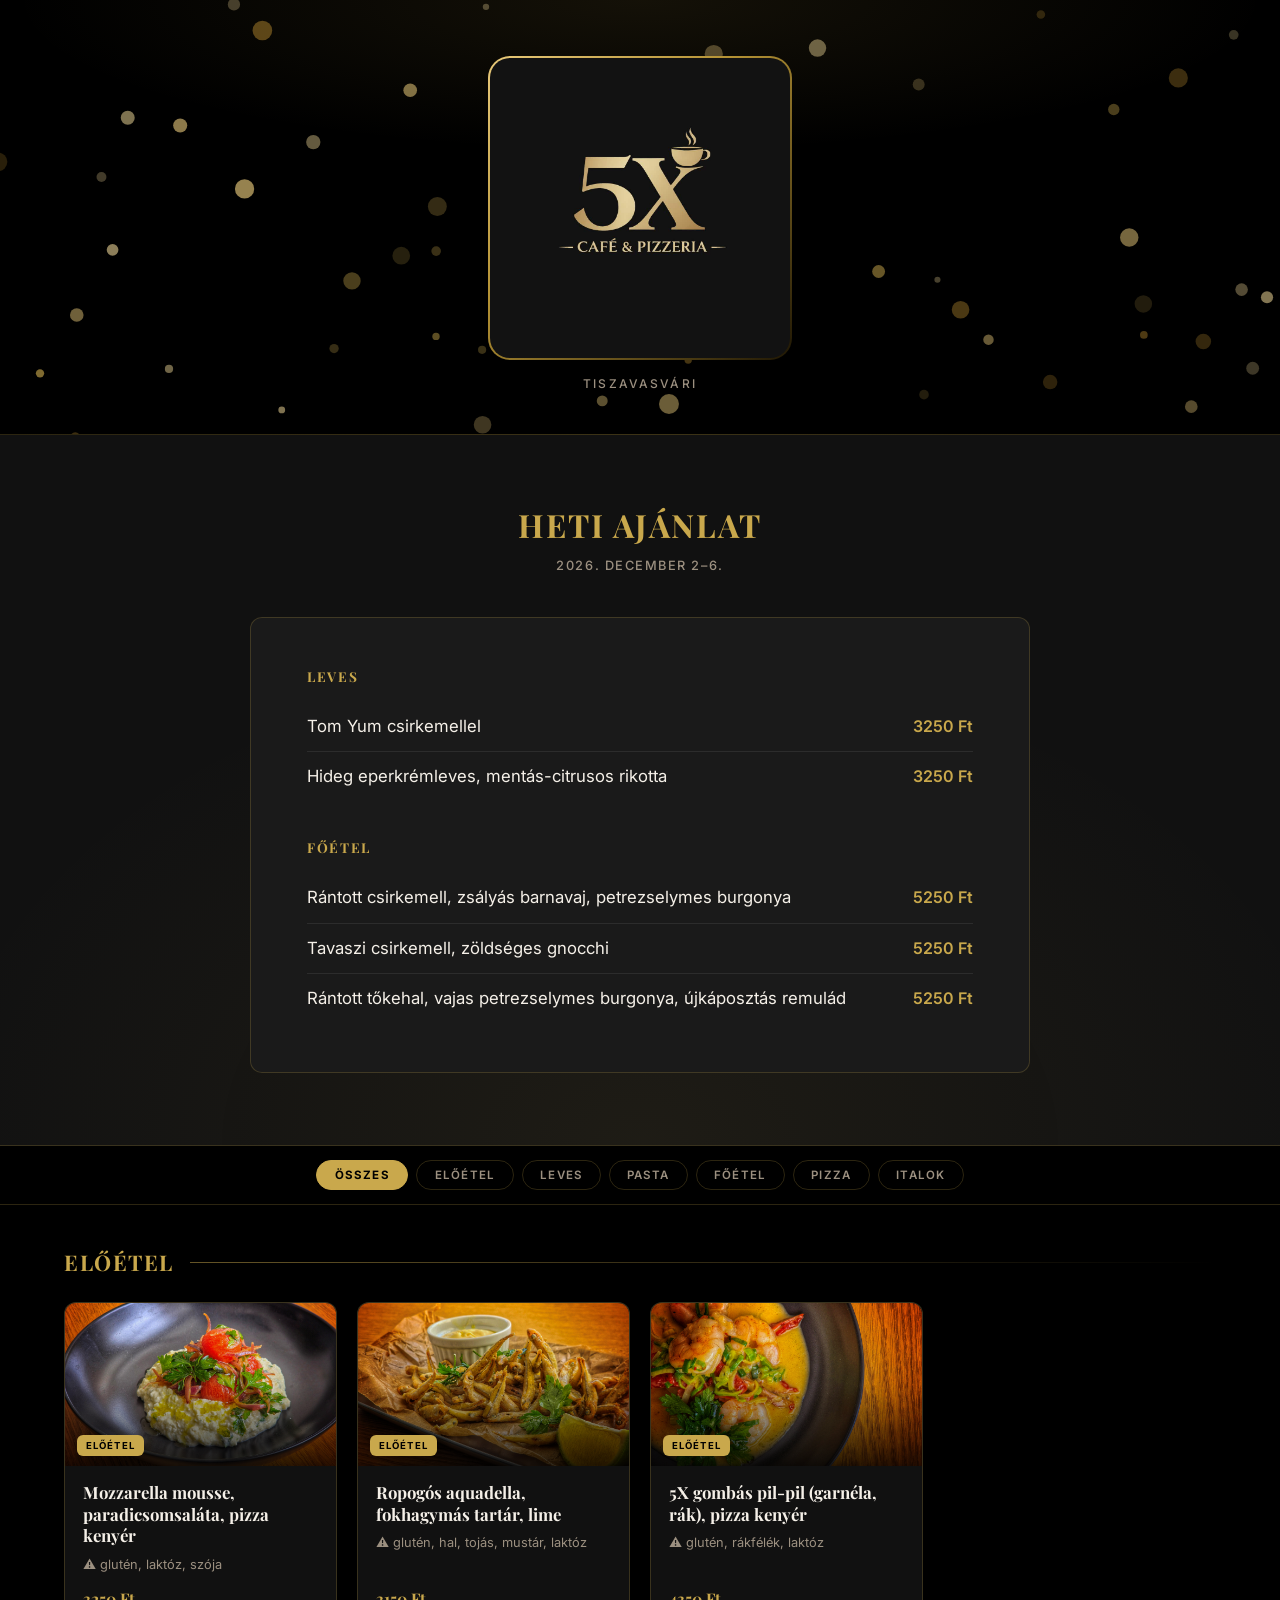
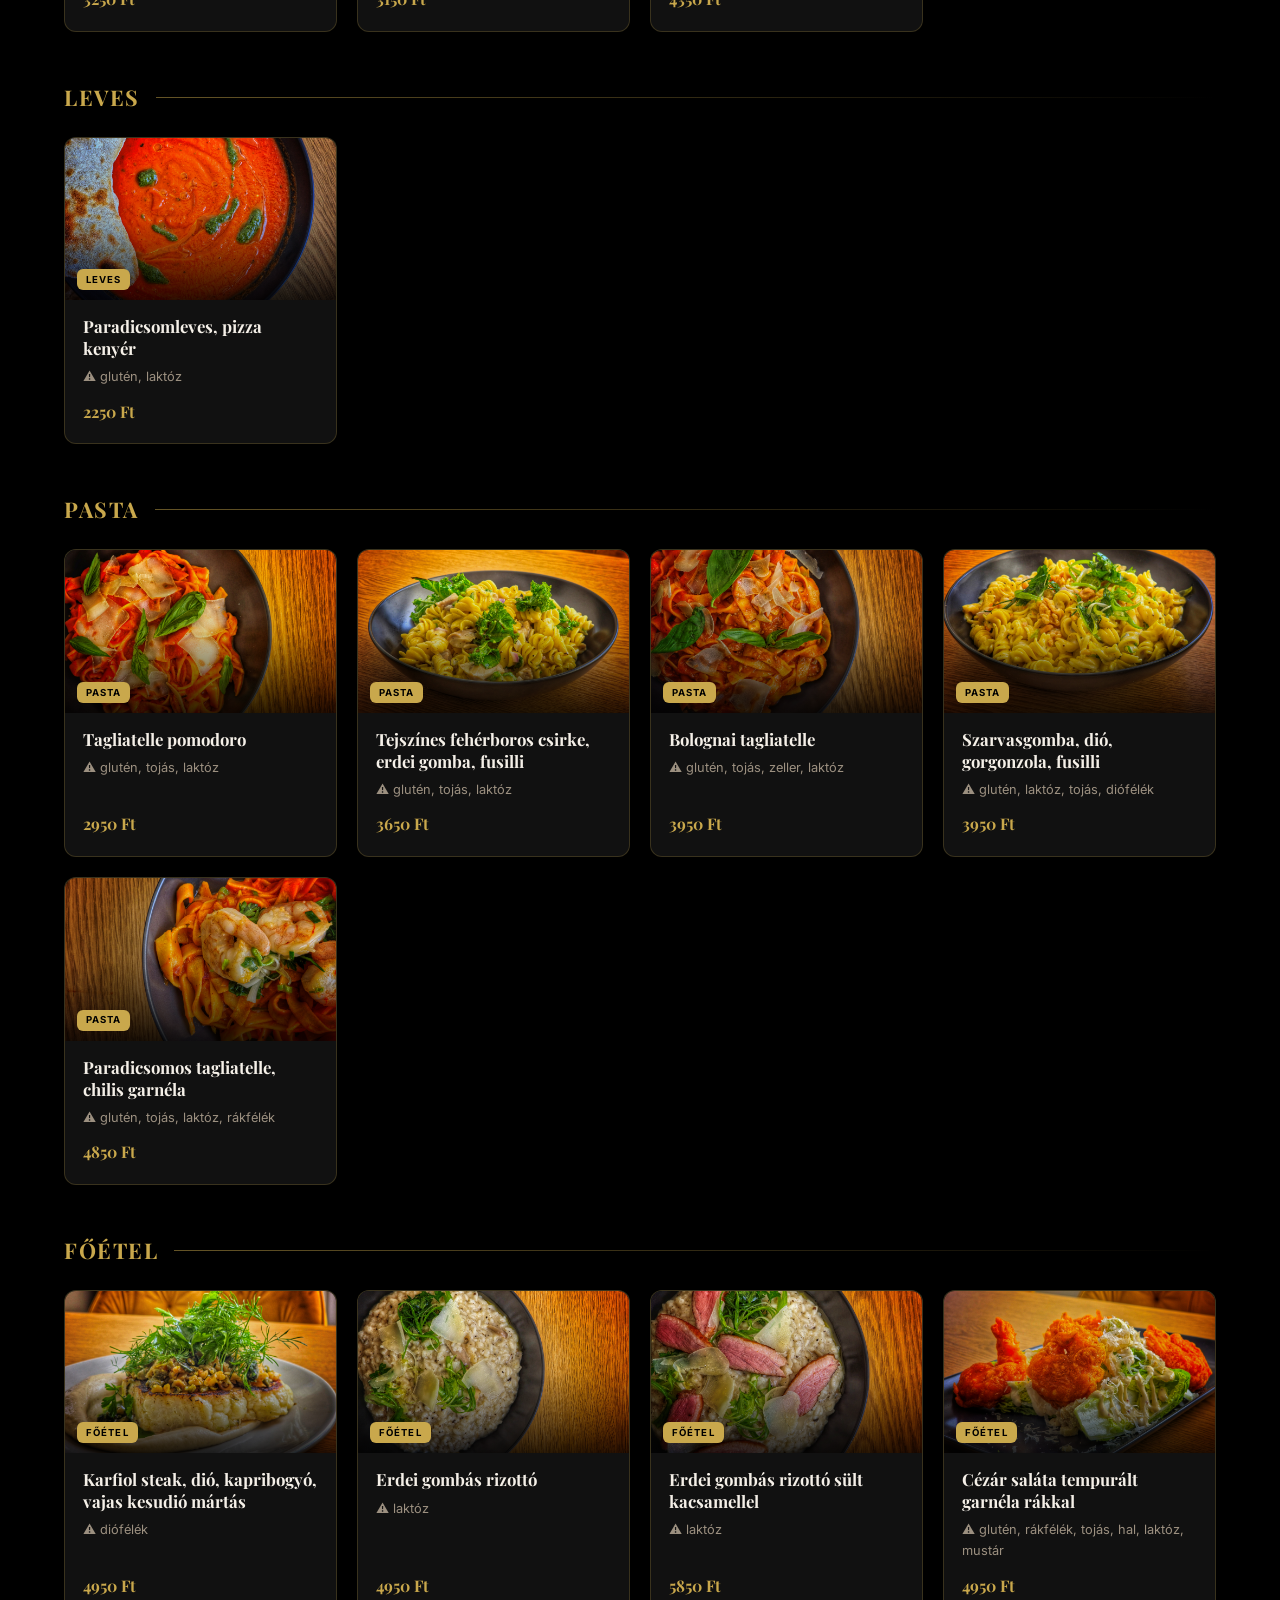
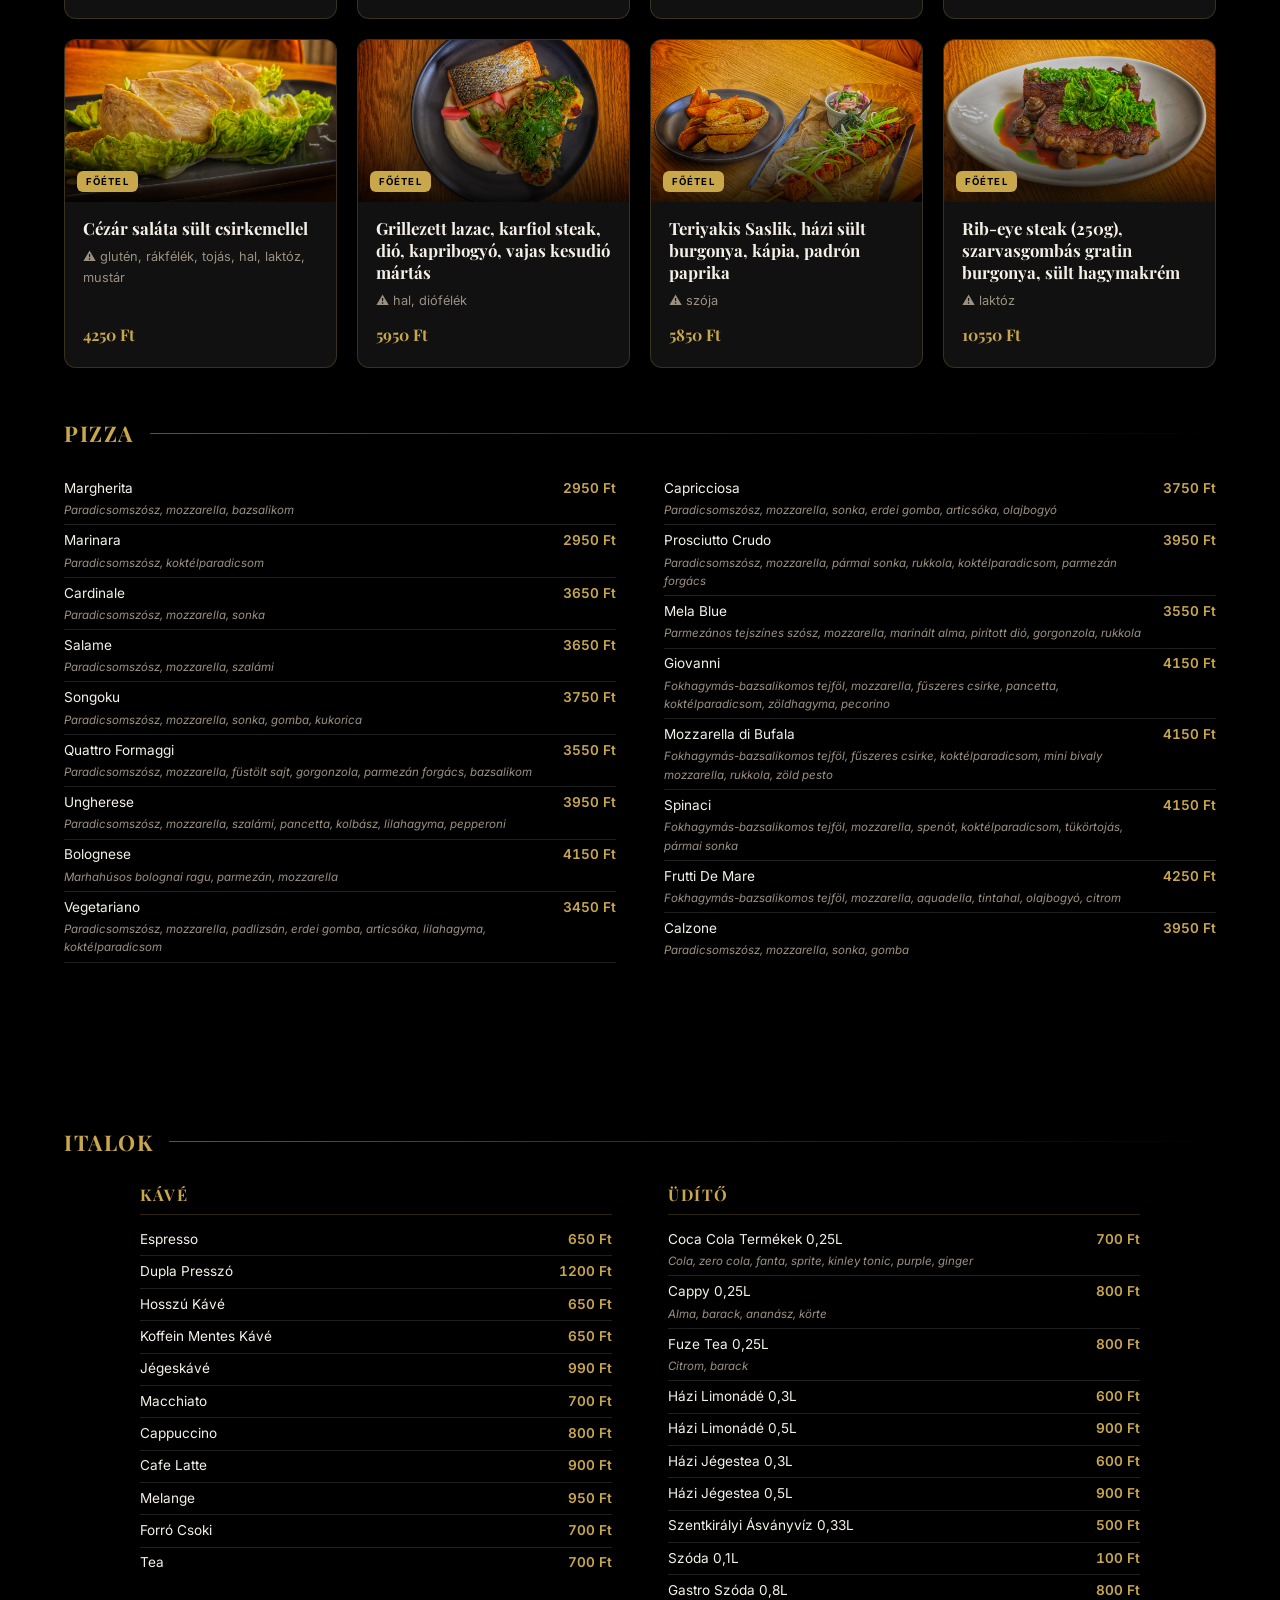
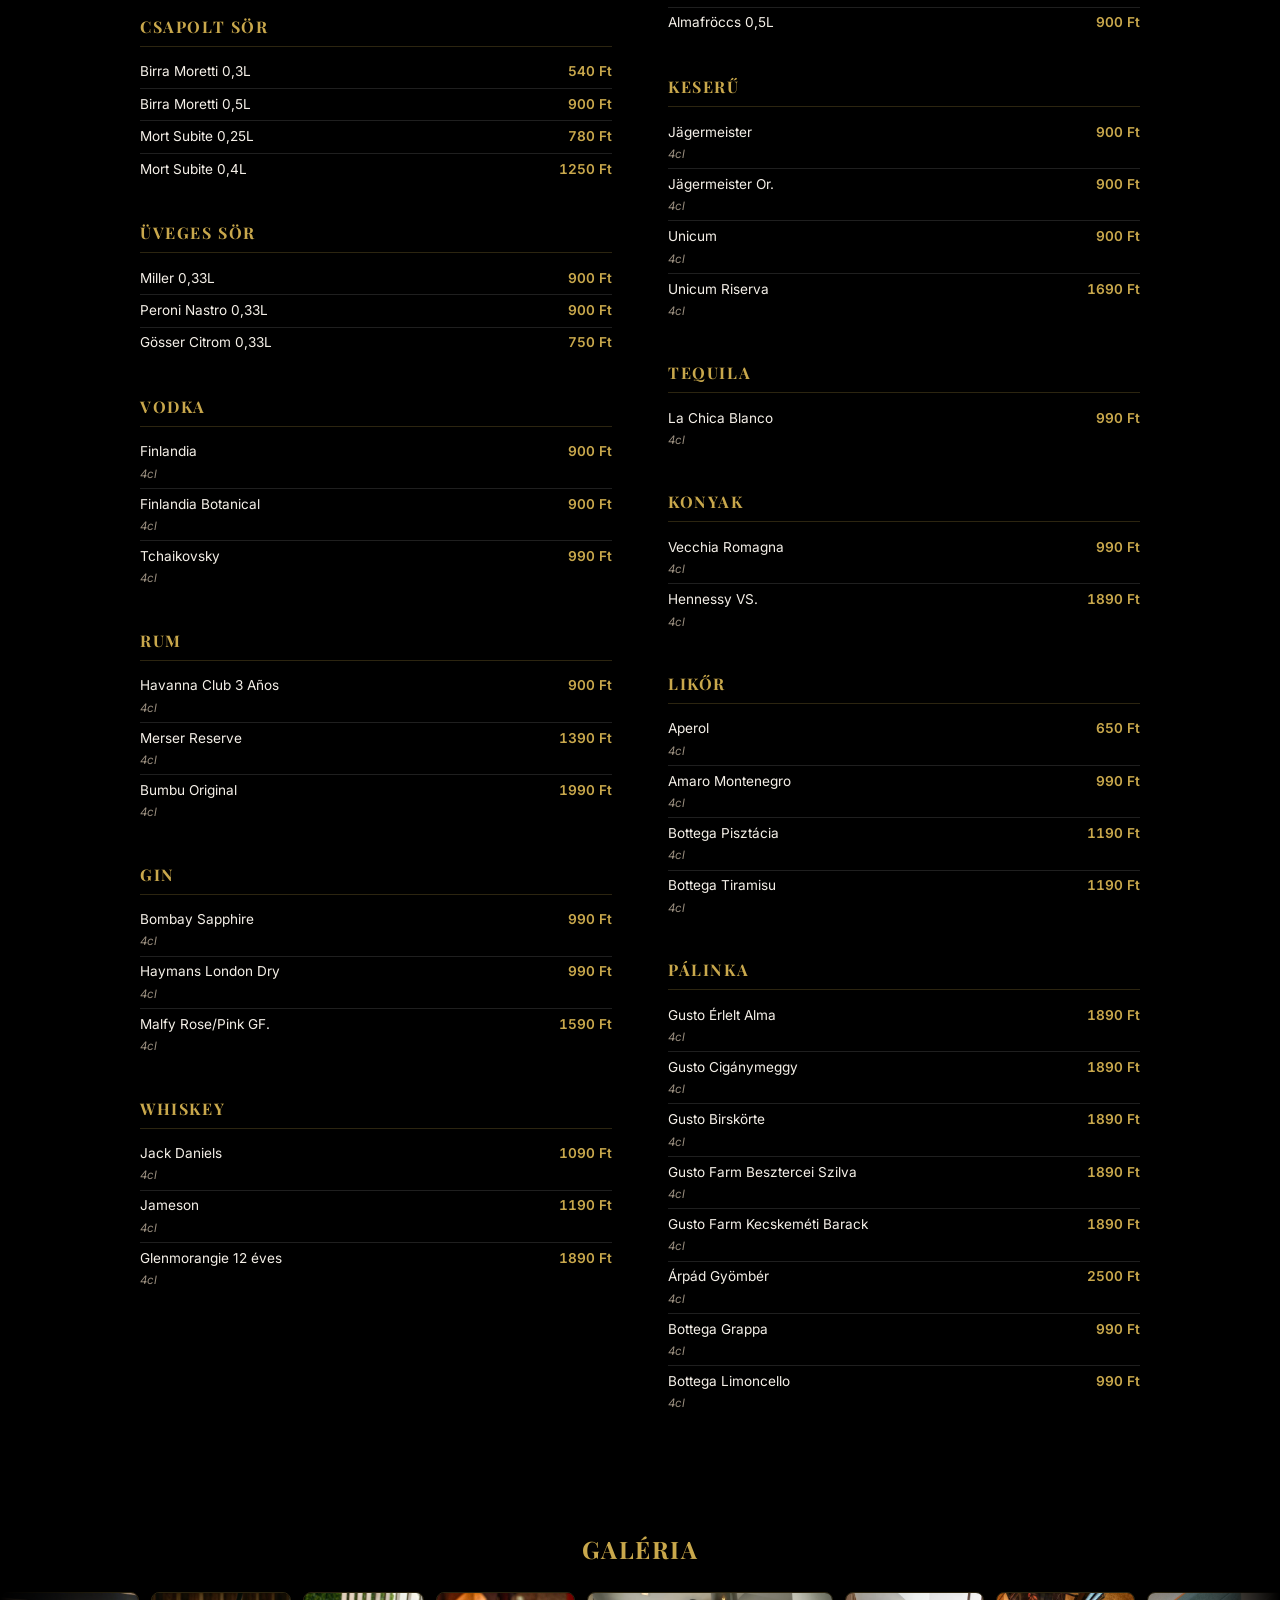
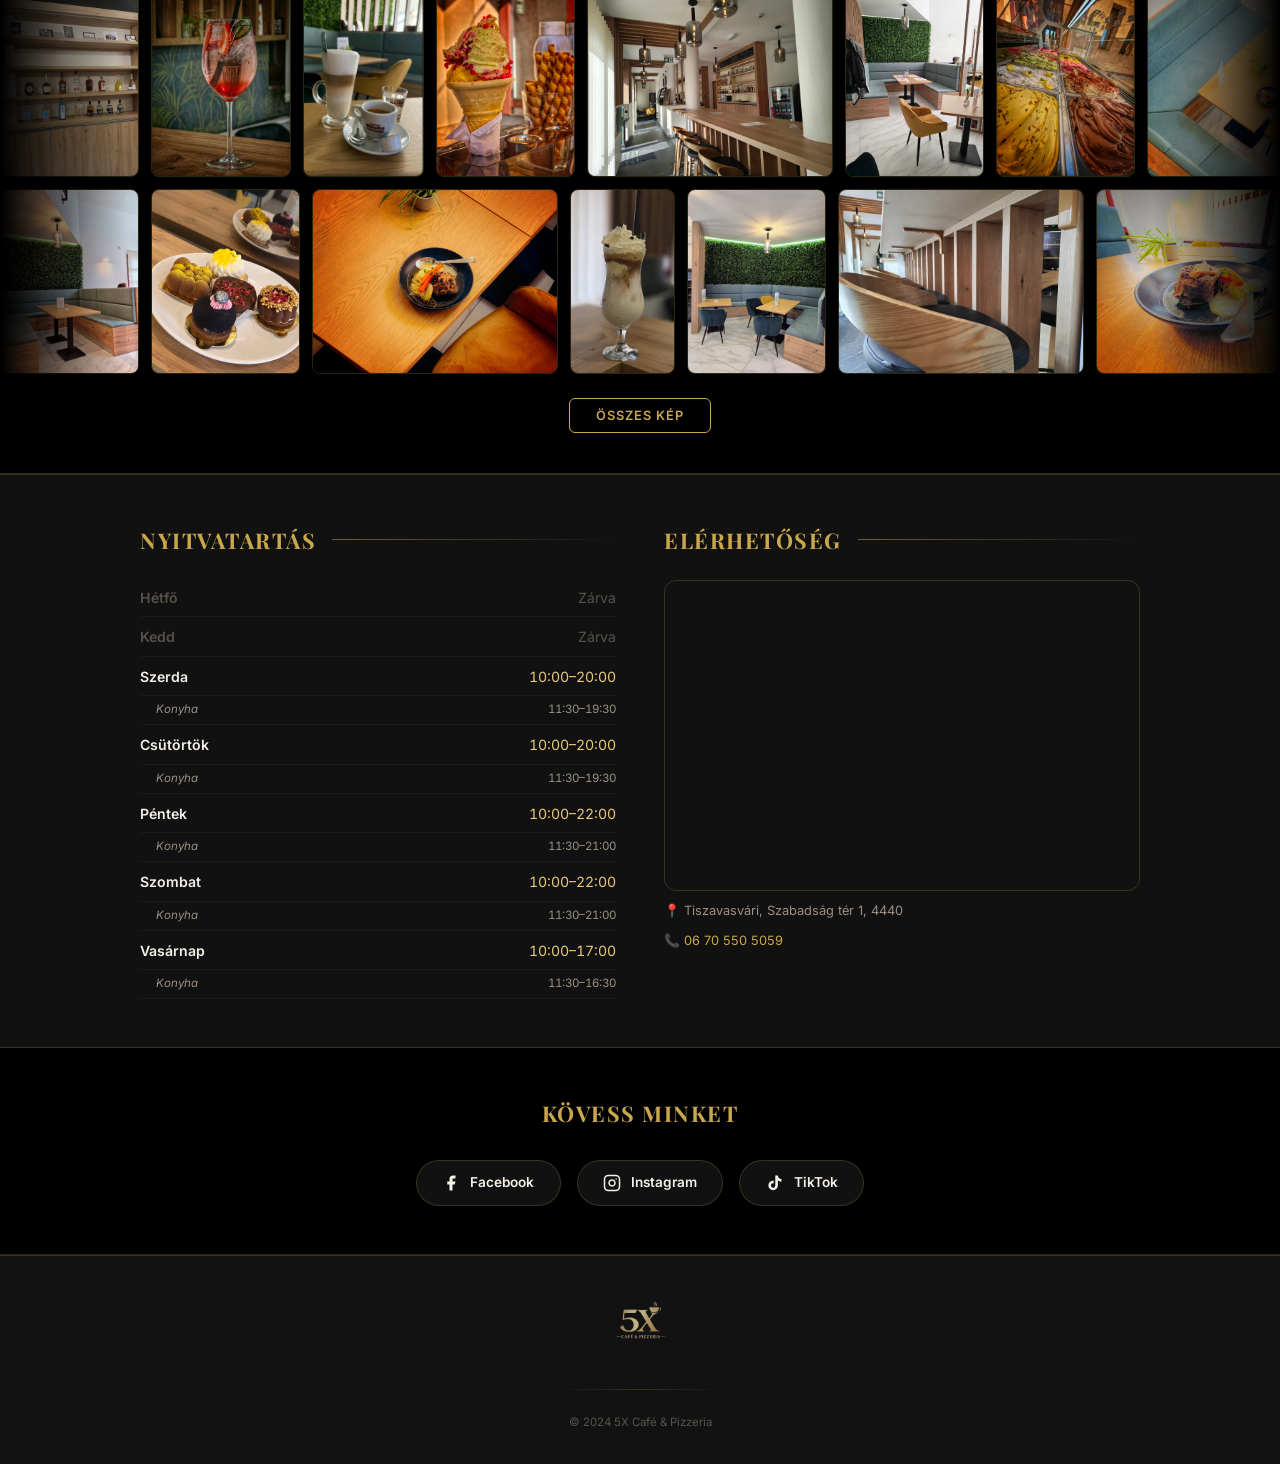
==== index.html @ 46a251c7 "Initial commit" ====
<!DOCTYPE html>
<html lang="hu">
<head>
  <meta charset="UTF-8" />
  <meta name="viewport" content="width=device-width, initial-scale=1.0" />
  <meta name="theme-color" content="#000000" />
  <title>5X Café &amp; Pizzeria</title>
  <link rel="preconnect" href="https://fonts.googleapis.com" />
  <link rel="preconnect" href="https://fonts.gstatic.com" crossorigin />
  <link href="https://fonts.googleapis.com/css2?family=Playfair+Display:ital,wght@0,700;1,400&family=Inter:wght@400;500;600&display=swap" rel="stylesheet" />
  <link rel="stylesheet" href="style.css" />
</head>
<body>

  <!-- HEADER -->
  <header class="site-header">
    <canvas class="header-particles" id="header-particles"></canvas>
    <div class="site-logo-frame">
      <img src="brand_assets/logo_1.jpg" alt="5X Café &amp; Pizzeria" class="site-logo" />
    </div>
    <p class="site-tagline">Tiszavasvári</p>
  </header>

  <!-- WEEKLY MENU -->
  <section class="weekly-section" id="weekly-section"></section>

  <!-- CATEGORY NAV -->
  <div id="nav-anchor"></div>
  <nav class="category-nav" id="category-nav" aria-label="Kategóriák"></nav>

  <!-- MENU -->
  <main class="menu-section" id="food-section">
    <div id="menu-container"></div>
  </main>

  <!-- DRINKS -->
  <section class="drinks-section" id="drinks-section" hidden>
    <div class="menu-section" style="padding-top:0;padding-bottom:0">
      <h2 class="category-heading">Italok</h2>
    </div>
    <div class="drinks-columns" id="drinks-container"></div>
  </section>

  <!-- GALLERY -->
  <section class="gallery-section" id="gallery-section"></section>

  <!-- INFO SECTION -->
  <section class="info-section">
    <div class="info-grid">

      <!-- Opening hours -->
      <div class="info-block">
        <h2 class="info-heading">Nyitvatartás</h2>
        <ul class="hours-list">
          <li class="hours-row closed">
            <span class="hours-day">Hétfő</span>
            <span class="hours-time">Zárva</span>
          </li>
          <li class="hours-row closed">
            <span class="hours-day">Kedd</span>
            <span class="hours-time">Zárva</span>
          </li>
          <li class="hours-row">
            <span class="hours-day">Szerda</span>
            <span class="hours-time">10:00–20:00</span>
          </li>
          <li class="hours-kitchen">
            <span class="hours-kitchen-label">Konyha</span>
            <span class="hours-kitchen-time">11:30–19:30</span>
          </li>
          <li class="hours-row">
            <span class="hours-day">Csütörtök</span>
            <span class="hours-time">10:00–20:00</span>
          </li>
          <li class="hours-kitchen">
            <span class="hours-kitchen-label">Konyha</span>
            <span class="hours-kitchen-time">11:30–19:30</span>
          </li>
          <li class="hours-row">
            <span class="hours-day">Péntek</span>
            <span class="hours-time">10:00–22:00</span>
          </li>
          <li class="hours-kitchen">
            <span class="hours-kitchen-label">Konyha</span>
            <span class="hours-kitchen-time">11:30–21:00</span>
          </li>
          <li class="hours-row">
            <span class="hours-day">Szombat</span>
            <span class="hours-time">10:00–22:00</span>
          </li>
          <li class="hours-kitchen">
            <span class="hours-kitchen-label">Konyha</span>
            <span class="hours-kitchen-time">11:30–21:00</span>
          </li>
          <li class="hours-row">
            <span class="hours-day">Vasárnap</span>
            <span class="hours-time">10:00–17:00</span>
          </li>
          <li class="hours-kitchen">
            <span class="hours-kitchen-label">Konyha</span>
            <span class="hours-kitchen-time">11:30–16:30</span>
          </li>
        </ul>
      </div>

      <!-- Map -->
      <div class="info-block">
        <h2 class="info-heading">Elérhetőség</h2>
        <div class="map-wrap">
          <iframe
            src="https://www.google.com/maps?q=5X+Caf%C3%A9+%26+Pizzeria+Tiszavasvári&output=embed"
            allowfullscreen
            loading="lazy"
            referrerpolicy="no-referrer-when-downgrade"
            title="5X Café &amp; Pizzeria térképen"
          ></iframe>
        </div>
        <p class="map-address">&#128205; Tiszavasvári, Szabadság tér 1, 4440</p>
        <p class="map-address"><a href="tel:+36705505059">&#128222; 06 70 550 5059</a></p>
      </div>

    </div>
  </section>

  <!-- SOCIAL SECTION -->
  <section class="social-section">
    <h2 class="social-heading">Kövess minket</h2>
    <div class="social-links">
      <a href="https://www.facebook.com/profile.php?id=61586674042817" target="_blank" rel="noopener" class="social-btn social-btn--facebook">
        <svg class="social-icon" viewBox="0 0 24 24" fill="currentColor"><path d="M18 2h-3a5 5 0 0 0-5 5v3H7v4h3v8h4v-8h3l1-4h-4V7a1 1 0 0 1 1-1h3z"/></svg>
        Facebook
      </a>
      <a href="https://www.instagram.com/5xcafepizzeria" target="_blank" rel="noopener" class="social-btn social-btn--instagram">
        <svg class="social-icon" viewBox="0 0 24 24" fill="none" stroke="currentColor" stroke-width="2" stroke-linecap="round" stroke-linejoin="round"><rect x="2" y="2" width="20" height="20" rx="5" ry="5"/><path d="M16 11.37A4 4 0 1 1 12.63 8 4 4 0 0 1 16 11.37z"/><line x1="17.5" y1="6.5" x2="17.51" y2="6.5"/></svg>
        Instagram
      </a>
      <a href="https://www.tiktok.com/@5xcafpizzria" target="_blank" rel="noopener" class="social-btn social-btn--tiktok">
        <svg class="social-icon" viewBox="0 0 24 24" fill="currentColor"><path d="M19.59 6.69a4.83 4.83 0 0 1-3.77-4.25V2h-3.45v13.67a2.89 2.89 0 0 1-2.88 2.5 2.89 2.89 0 0 1-2.89-2.89 2.89 2.89 0 0 1 2.89-2.89c.28 0 .54.04.79.1V9.01a6.33 6.33 0 0 0-.79-.05 6.34 6.34 0 0 0-6.34 6.34 6.34 6.34 0 0 0 6.34 6.34 6.34 6.34 0 0 0 6.33-6.34V8.69a8.17 8.17 0 0 0 4.78 1.52V6.75a4.85 4.85 0 0 1-1.01-.06z"/></svg>
        TikTok
      </a>
    </div>
  </section>

  <!-- FOOTER -->
  <footer class="site-footer">
    <img src="brand_assets/logo_1.jpg" alt="5X Café &amp; Pizzeria" class="footer-logo" />
    <div class="footer-divider"></div>
    <div class="footer-info">
      <span class="footer-copy">&copy; 2024 5X Café &amp; Pizzeria</span>
    </div>
  </footer>

  <!-- OVERLAY -->
  <div class="overlay" id="overlay"></div>

  <!-- LIGHTBOX -->
  <div class="lightbox" id="lightbox">
    <button class="lightbox-close" id="lightbox-close">&#x2715;</button>
    <button class="lightbox-prev" id="lightbox-prev">&#8249;</button>
    <button class="lightbox-next" id="lightbox-next">&#8250;</button>
    <div class="lightbox-content" id="lightbox-content"></div>
    <p class="lightbox-caption" id="lightbox-caption"></p>
  </div>

  <script src="script.js"></script>
</body>
</html>
---- style.css ----
/* ===== BRAND TOKENS ===== */
:root {
  --gold:        #C9A84C;
  --gold-light:  #E8C97A;
  --gold-dark:   #8B6914;
  --gold-dim:    rgba(201, 168, 76, 0.12);
  --gold-border: rgba(201, 168, 76, 0.22);

  --bg:          #000000;
  --surface:     #111111;
  --surface-2:   #1a1a1a;
  --surface-3:   #222222;

  --text:        #F5F0E8;
  --text-muted:  #9C9080;

  --radius:      12px;
  --radius-sm:   6px;
}

/* ===== RESET ===== */
*, *::before, *::after { box-sizing: border-box; margin: 0; padding: 0; }

html {
  scroll-behavior: smooth;
  overflow-anchor: none;
}

body {
  font-family: 'Inter', -apple-system, BlinkMacSystemFont, sans-serif;
  background: var(--bg);
  color: var(--text);
  line-height: 1.6;
  min-height: 100vh;
  overflow-x: hidden;
}

/* ===== NOISE TEXTURE ===== */
body::before {
  content: '';
  position: fixed;
  inset: 0;
  background-image: url("data:image/svg+xml,%3Csvg xmlns='http://www.w3.org/2000/svg' width='300' height='300'%3E%3Cfilter id='n'%3E%3CfeTurbulence type='fractalNoise' baseFrequency='0.75' numOctaves='4' stitchTiles='stitch'/%3E%3C/filter%3E%3Crect width='300' height='300' filter='url(%23n)' opacity='0.035'/%3E%3C/svg%3E");
  pointer-events: none;
  z-index: 0;
}

/* ===== HEADER ===== */
.site-header {
  position: relative;
  z-index: 1;
  display: flex;
  flex-direction: column;
  align-items: center;
  padding: 3.5rem 1.5rem 2.5rem;
  background:
    radial-gradient(ellipse 70% 50% at 50% 0%, rgba(201,168,76,0.10) 0%, transparent 70%),
    var(--bg);
  border-bottom: 1px solid var(--gold-border);
}

.header-particles {
  position: absolute;
  inset: 0;
  width: 100%;
  height: 100%;
  pointer-events: none;
  z-index: 0;
}

.site-logo-frame {
  position: relative;
  z-index: 1;
  display: inline-block;
  padding: 2px;
  border-radius: 22px;
  background: linear-gradient(
    135deg,
    #E8C97A 0%,
    #b49234 40%,
    #1f1704 100%
  );
}

.site-logo {
  display: block;
  width: min(300px, 78vw);
  height: auto;
  object-fit: contain;
  border-radius: 20px;
}

.site-tagline {
  position: relative;
  z-index: 1;
  margin-top: 0.9rem;
  font-size: 0.75rem;
  font-weight: 500;
  letter-spacing: 0.18em;
  text-transform: uppercase;
  color: var(--text-muted);
}

/* ===== WEEKLY MENU ===== */
.weekly-section {
  position: relative;
  z-index: 1;
  padding: 4rem 1.5rem 4.5rem;
  background:
    radial-gradient(ellipse 80% 100% at 50% 100%, rgba(201,168,76,0.07) 0%, transparent 70%),
    var(--surface);
  border-bottom: 1px solid var(--gold-border);
}

.weekly-header {
  display: flex;
  flex-direction: column;
  align-items: center;
  text-align: center;
  margin-bottom: 2.5rem;
}

.weekly-title {
  font-family: 'Playfair Display', Georgia, serif;
  font-size: 2rem;
  font-weight: 700;
  color: var(--gold);
  letter-spacing: 0.06em;
  text-transform: uppercase;
  margin-bottom: 0.4rem;
}

.weekly-subtitle {
  font-size: 0.8rem;
  font-weight: 500;
  letter-spacing: 0.12em;
  text-transform: uppercase;
  color: var(--text-muted);
}

.weekly-card {
  max-width: 780px;
  margin: 0 auto;
  background: var(--surface-2);
  border: 1px solid var(--gold-border);
  border-radius: var(--radius);
  overflow: hidden;
}

.weekly-card-body {
  padding: 3rem 3.5rem;
  display: flex;
  flex-direction: column;
  gap: 2.2rem;
}

.weekly-cat-name {
  font-family: 'Playfair Display', Georgia, serif;
  font-size: 0.85rem;
  font-weight: 700;
  color: var(--gold);
  letter-spacing: 0.12em;
  text-transform: uppercase;
  margin-bottom: 0.9rem;
}

.weekly-dish-list {
  list-style: none;
  display: flex;
  flex-direction: column;
  gap: 0;
}

.weekly-dish-item {
  display: grid;
  grid-template-columns: 1fr auto;
  column-gap: 2rem;
  align-items: baseline;
  padding: 0.75rem 0;
  border-bottom: 1px solid rgba(255,255,255,0.08);
}
.weekly-dish-item:last-child { border-bottom: none; }

.weekly-dish-name {
  font-size: 1.05rem;
  color: var(--text);
  line-height: 1.5;
}

.weekly-dish-price {
  font-size: 1rem;
  font-weight: 600;
  color: var(--gold);
  white-space: nowrap;
}

@media (max-width: 650px) {
  .weekly-section { padding: 2.5rem 1rem 3rem; }
  .weekly-title { font-size: 1.4rem; }
  .weekly-header { margin-bottom: 1.75rem; }
  .weekly-card-body { padding: 1.75rem 1.25rem; gap: 1.5rem; }
  .weekly-dish-name { font-size: 0.9rem; }
  .weekly-dish-price { font-size: 0.88rem; }
}

/* ===== CATEGORY NAV ===== */
.category-nav {
  position: sticky;
  top: 0;
  z-index: 100;
  display: flex;
  justify-content: center;
  flex-wrap: wrap;
  gap: 0.5rem;
  padding: 0.9rem 1.5rem;
  background: rgba(0, 0, 0, 0.94);
  backdrop-filter: blur(16px);
  -webkit-backdrop-filter: blur(16px);
  border-bottom: 1px solid var(--gold-border);
}

.category-btn {
  background: transparent;
  border: 1px solid var(--gold-border);
  color: var(--text-muted);
  font-family: 'Inter', sans-serif;
  font-size: 0.72rem;
  font-weight: 600;
  letter-spacing: 0.1em;
  text-transform: uppercase;
  padding: 0.42rem 1.1rem;
  border-radius: 999px;
  cursor: pointer;
  transition:
    background 0.18s ease,
    color 0.18s ease,
    border-color 0.18s ease,
    transform 0.12s ease;
}

.category-btn:hover {
  border-color: var(--gold);
  color: var(--gold-light);
}

.category-btn:active { transform: scale(0.96); }

.category-btn:focus-visible {
  outline: 2px solid var(--gold);
  outline-offset: 2px;
}

.category-btn.active {
  background: var(--gold);
  border-color: var(--gold);
  color: #000;
  font-weight: 700;
}

/* ===== MENU SECTION ===== */
.menu-section {
  position: relative;
  z-index: 1;
  max-width: 1200px;
  margin: 0 auto;
  padding: 2.5rem 1.5rem 5rem;
}

/* ===== CATEGORY BLOCK ===== */
.category-section { margin-bottom: 3rem; }

.category-heading {
  font-family: 'Playfair Display', Georgia, serif;
  font-size: 1.35rem;
  font-weight: 700;
  color: var(--gold);
  letter-spacing: 0.07em;
  text-transform: uppercase;
  margin-bottom: 1.4rem;
  display: flex;
  align-items: center;
  gap: 1rem;
}

.category-heading::after {
  content: '';
  flex: 1;
  height: 1px;
  background: linear-gradient(to right, rgba(201,168,76,0.5), transparent);
}

/* ===== MENU GRID ===== */
.menu-grid {
  display: grid;
  grid-template-columns: repeat(auto-fill, minmax(240px, 1fr));
  gap: 1.25rem;
}

/* ===== MENU CARD ===== */
.menu-card {
  background: var(--surface);
  border: 1px solid var(--gold-border);
  border-radius: var(--radius);
  overflow: hidden;
  cursor: pointer;
  display: flex;
  flex-direction: column;
  transition:
    transform 0.22s cubic-bezier(0.34, 1.56, 0.64, 1),
    box-shadow 0.22s ease,
    border-color 0.22s ease;
}

.menu-card:hover {
  transform: translateY(-6px);
  border-color: rgba(201, 168, 76, 0.45);
  box-shadow:
    0 16px 48px rgba(0, 0, 0, 0.55),
    0 0 0 1px rgba(201, 168, 76, 0.08),
    0 4px 20px rgba(201, 168, 76, 0.07);
}

.menu-card:active { transform: translateY(-2px); }

.menu-card:focus-visible {
  outline: 2px solid var(--gold);
  outline-offset: 2px;
}

.card-img-wrap {
  position: relative;
  padding-top: 60%;
  overflow: hidden;
  background: var(--surface-2);
}

.card-img-wrap img {
  position: absolute;
  inset: 0;
  width: 100%;
  height: 100%;
  object-fit: cover;
  transition: transform 0.4s ease;
}

.menu-card:hover .card-img-wrap img { transform: scale(1.06); }

.card-img-wrap::after {
  content: '';
  position: absolute;
  inset: 0;
  background: linear-gradient(to top, rgba(0,0,0,0.82) 0%, rgba(0,0,0,0.15) 50%, transparent 100%);
}

.card-badge {
  position: absolute;
  bottom: 10px;
  left: 12px;
  z-index: 1;
  background: var(--gold);
  color: #000;
  font-size: 0.6rem;
  font-weight: 700;
  letter-spacing: 0.12em;
  text-transform: uppercase;
  padding: 0.18rem 0.55rem;
  border-radius: var(--radius-sm);
}

.card-body {
  padding: 1rem 1.1rem 1.2rem;
  display: flex;
  flex-direction: column;
  flex: 1;
}

.card-price {
  margin-top: auto;
  padding-top: 0.7rem;
}

.card-name {
  font-family: 'Playfair Display', Georgia, serif;
  font-size: 1.05rem;
  font-weight: 700;
  color: var(--text);
  line-height: 1.3;
  margin-bottom: 0.4rem;
}

.card-desc {
  font-size: 0.8rem;
  color: var(--text-muted);
  line-height: 1.65;
  display: -webkit-box;
  -webkit-line-clamp: 2;
  -webkit-box-orient: vertical;
  line-clamp: 2;
  overflow: hidden;
}

.card-price {
  font-family: 'Playfair Display', Georgia, serif;
  font-size: 1rem;
  font-weight: 700;
  color: var(--gold);
}

/* ===== DRINKS SECTION ===== */
.drinks-section {
  position: relative;
  z-index: 1;
  background: var(--bg);
  padding: 2rem 2rem 4rem;
}

.drinks-columns {
  max-width: 1000px;
  margin: 0 auto;
  columns: 2;
  column-gap: 3.5rem;
}

.drinks-block {
  break-inside: avoid;
  margin-bottom: 2.2rem;
}

.drinks-block-heading {
  font-family: 'Playfair Display', Georgia, serif;
  font-size: 1rem;
  font-weight: 700;
  color: var(--gold);
  letter-spacing: 0.1em;
  text-transform: uppercase;
  margin-bottom: 0.6rem;
  padding-bottom: 0.4rem;
  border-bottom: 1px solid var(--gold-border);
}

.drinks-list {
  list-style: none;
}

.drinks-list--two-col {
  columns: 2;
  column-gap: 3rem;
}

.drinks-list--two-col .drinks-item {
  break-inside: avoid;
}

@media (max-width: 600px) {
  .drinks-list--two-col { columns: 1; }
}

.drinks-item {
  display: grid;
  grid-template-columns: 1fr auto;
  grid-template-areas:
    "name price"
    "sub  .";
  align-items: baseline;
  column-gap: 0.75rem;
  padding: 0.3rem 0;
  border-bottom: 1px solid rgba(255, 255, 255, 0.12);
}

.drinks-item:last-child {
  border-bottom: none;
}

.drinks-name {
  grid-area: name;
  font-size: 0.85rem;
  color: var(--text);
}

.drinks-sub {
  grid-area: sub;
  font-size: 0.72rem;
  color: var(--text-muted);
  font-style: italic;
  margin-top: 0.1rem;
}

.drinks-dots { display: none; }

.drinks-price {
  grid-area: price;
  font-size: 0.85rem;
  font-weight: 600;
  color: var(--gold);
  white-space: nowrap;
  font-variant-numeric: tabular-nums;
}

@media (max-width: 650px) {
  .drinks-columns { columns: 1; }
  .drinks-section { padding: 2rem 1.2rem 3rem; }
}

/* ===== OVERLAY ===== */
.overlay {
  position: fixed;
  inset: 0;
  background: rgba(0, 0, 0, 0.82);
  backdrop-filter: blur(6px);
  -webkit-backdrop-filter: blur(6px);
  z-index: 200;
  opacity: 0;
  pointer-events: none;
  transition: opacity 0.25s ease;
}

.overlay.active {
  opacity: 1;
  pointer-events: all;
}

/* ===== POPUP ===== */
.popup {
  position: fixed;
  top: 50%;
  left: 50%;
  transform: translate(-50%, -50%) scale(0.93);
  z-index: 300;
  background: var(--surface);
  border: 1px solid rgba(201, 168, 76, 0.35);
  border-radius: 16px;
  width: min(520px, calc(100vw - 2rem));
  max-height: calc(100dvh - 3rem);
  overflow-y: auto;
  opacity: 0;
  pointer-events: none;
  transition:
    opacity 0.25s ease,
    transform 0.28s cubic-bezier(0.34, 1.56, 0.64, 1);
  box-shadow:
    0 32px 80px rgba(0, 0, 0, 0.85),
    0 0 0 1px rgba(201, 168, 76, 0.08);
  scrollbar-width: thin;
  scrollbar-color: var(--gold-dark) transparent;
}

.popup.active {
  opacity: 1;
  pointer-events: all;
  transform: translate(-50%, -50%) scale(1);
}

.popup-img-wrap {
  position: relative;
  padding-top: 52%;
  overflow: hidden;
  border-radius: 16px 16px 0 0;
  background: var(--surface-2);
}

.popup-img-wrap img {
  position: absolute;
  inset: 0;
  width: 100%;
  height: 100%;
  object-fit: cover;
}

.popup-img-wrap::after {
  content: '';
  position: absolute;
  inset: 0;
  background: linear-gradient(to top, rgba(17,17,17,0.95) 0%, transparent 55%);
}

.popup-body {
  padding: 1.4rem 1.6rem 2rem;
}

.popup-badge {
  display: inline-block;
  background: var(--gold-dim);
  border: 1px solid rgba(201, 168, 76, 0.4);
  color: var(--gold);
  font-size: 0.62rem;
  font-weight: 700;
  letter-spacing: 0.13em;
  text-transform: uppercase;
  padding: 0.18rem 0.65rem;
  border-radius: var(--radius-sm);
  margin-bottom: 0.75rem;
}

.popup-name {
  font-family: 'Playfair Display', Georgia, serif;
  font-size: 1.65rem;
  font-weight: 700;
  color: var(--text);
  line-height: 1.2;
  letter-spacing: -0.02em;
  margin-bottom: 0.65rem;
}

.popup-desc {
  font-size: 0.88rem;
  color: var(--text-muted);
  line-height: 1.8;
}

.popup-allergen-label {
  font-weight: 600;
  color: var(--text-muted);
  font-size: 0.8rem;
}

.popup-price {
  margin-top: 1.1rem;
  font-family: 'Playfair Display', Georgia, serif;
  font-size: 1.45rem;
  font-weight: 700;
  color: var(--gold);
}

.popup-close {
  position: absolute;
  top: 12px;
  right: 12px;
  z-index: 10;
  width: 36px;
  height: 36px;
  display: flex;
  align-items: center;
  justify-content: center;
  background: rgba(0, 0, 0, 0.65);
  backdrop-filter: blur(4px);
  border: 1px solid rgba(255, 255, 255, 0.15);
  border-radius: 50%;
  color: var(--text);
  font-size: 1rem;
  line-height: 1;
  cursor: pointer;
  transition: background 0.15s ease, border-color 0.15s ease, transform 0.12s ease;
}

.popup-close:hover {
  background: rgba(201, 168, 76, 0.18);
  border-color: var(--gold);
}

.popup-close:active { transform: scale(0.92); }

/* ===== GALLERY ===== */
.gallery-section {
  position: relative;
  z-index: 1;
  padding: 3rem 0 2.5rem;
  background: var(--bg);
  border-bottom: 1px solid var(--gold-border);
}

.gallery-header {
  display: flex;
  flex-direction: column;
  align-items: center;
  text-align: center;
  margin-bottom: 1.5rem;
  padding: 0 1.5rem;
}

.gallery-title {
  font-family: 'Playfair Display', Georgia, serif;
  font-size: 1.5rem;
  font-weight: 700;
  color: var(--gold);
  letter-spacing: 0.06em;
  text-transform: uppercase;
}

/* Marquee strip */
.gallery-strip-wrap {
  display: flex;
  flex-direction: column;
  gap: 0.75rem;
  overflow: hidden;
  -webkit-mask-image: linear-gradient(to right, transparent 0%, black 10%, black 90%, transparent 100%);
  mask-image: linear-gradient(to right, transparent 0%, black 10%, black 90%, transparent 100%);
}

.gallery-row-outer {
  overflow: hidden;
}

@keyframes gallery-scroll {
  from { transform: translateX(0); }
  to   { transform: translateX(-50%); }
}

.gallery-row-track {
  display: flex;
  gap: 0.75rem;
  width: max-content;
  will-change: transform;
}

.gallery-tile {
  flex-shrink: 0;
  cursor: pointer;
  display: flex;
  flex-direction: column;
  align-items: flex-start;
}

.gallery-tile-img {
  position: relative;
  height: 185px;
  overflow: hidden;
  border-radius: 8px;
  border: 1px solid var(--gold-border);
}

.gallery-tile-img img {
  height: 100%;
  width: auto;
  display: block;
  transition: transform 0.35s ease;
  pointer-events: none;
}

.gallery-tile:hover .gallery-tile-img img {
  transform: scale(1.05);
}

.gallery-tile-caption {
  font-size: 0.72rem;
  color: var(--text-muted);
  padding: 0.3rem 0.1rem 0;
  white-space: nowrap;
  overflow: hidden;
  text-overflow: ellipsis;
}

/* Play icon */
.gallery-play-icon {
  position: absolute;
  top: 50%;
  left: 50%;
  transform: translate(-50%, -50%);
  width: 44px;
  height: 44px;
  background: rgba(201,168,76,0.85);
  border-radius: 50%;
  display: flex;
  align-items: center;
  justify-content: center;
  pointer-events: none;
}
.gallery-play-icon svg {
  width: 18px;
  height: 18px;
  fill: #000;
  margin-left: 3px;
}

/* "Összes kép" button */
.gallery-footer {
  display: flex;
  justify-content: center;
  margin-top: 1.5rem;
  padding: 0 1.5rem;
}
.gallery-more-btn {
  background: transparent;
  border: 1px solid var(--gold);
  color: var(--gold);
  font-family: 'Inter', sans-serif;
  font-size: 0.8rem;
  font-weight: 600;
  letter-spacing: 0.08em;
  text-transform: uppercase;
  padding: 0.55rem 1.6rem;
  border-radius: 6px;
  cursor: pointer;
  transition: background 0.2s ease, color 0.2s ease;
}
.gallery-more-btn:hover { background: var(--gold); color: #000; }

/* "Összes kép" full-screen overlay */
.gallery-all-overlay {
  position: fixed;
  inset: 0;
  z-index: 350;
  background: rgba(0,0,0,0.94);
  overflow-y: auto;
  padding: 1.25rem 1rem 2rem;
}
.gallery-all-header {
  display: flex;
  align-items: center;
  justify-content: space-between;
  max-width: 900px;
  margin: 0 auto 1.25rem;
}
.gallery-all-title {
  font-family: 'Playfair Display', Georgia, serif;
  color: var(--gold);
  font-size: 1.2rem;
  font-weight: 700;
  letter-spacing: 0.06em;
  text-transform: uppercase;
}
.gallery-all-close {
  background: none;
  border: 1px solid rgba(255,255,255,0.3);
  color: #fff;
  width: 36px;
  height: 36px;
  border-radius: 50%;
  cursor: pointer;
  font-size: 1rem;
  display: flex;
  align-items: center;
  justify-content: center;
  transition: border-color 0.2s ease, background 0.2s ease;
}
.gallery-all-close:hover { background: rgba(255,255,255,0.1); border-color: #fff; }

.gallery-all-grid {
  display: grid;
  grid-template-columns: repeat(3, 1fr);
  gap: 0.5rem;
  max-width: 900px;
  margin: 0 auto;
}
.gallery-all-thumb {
  aspect-ratio: 1;
  overflow: hidden;
  border-radius: 8px;
  cursor: pointer;
  background: var(--surface-2);
}
.gallery-all-thumb img {
  width: 100%;
  height: 100%;
  object-fit: cover;
  display: block;
  transition: transform 0.3s ease;
}
.gallery-all-thumb:hover img { transform: scale(1.06); }

@media (max-width: 600px) {
  .gallery-tile-img { height: 125px; }
  .gallery-all-grid { grid-template-columns: repeat(2, 1fr); }
}

/* ===== LIGHTBOX ===== */
.lightbox {
  position: fixed;
  inset: 0;
  z-index: 400;
  background: rgba(0,0,0,0.95);
  display: flex;
  flex-direction: column;
  align-items: center;
  justify-content: center;
  opacity: 0;
  pointer-events: none;
  transition: opacity 0.25s ease;
}

.lightbox.active {
  opacity: 1;
  pointer-events: all;
}

.lightbox-content {
  max-width: min(90vw, 1000px);
  max-height: 80vh;
  display: flex;
  align-items: center;
  justify-content: center;
}

.lightbox-content img {
  max-width: 100%;
  max-height: 80vh;
  border-radius: 8px;
  object-fit: contain;
}

.lightbox-content video {
  max-width: 100%;
  max-height: 80vh;
  border-radius: 8px;
  outline: none;
}

.lightbox-caption {
  margin-top: 1rem;
  font-size: 0.82rem;
  color: var(--text-muted);
  text-align: center;
}

.lightbox-close {
  position: fixed;
  top: 1rem;
  right: 1.2rem;
  background: rgba(255,255,255,0.1);
  border: 1px solid rgba(255,255,255,0.2);
  color: #fff;
  width: 40px;
  height: 40px;
  border-radius: 50%;
  font-size: 1rem;
  cursor: pointer;
  display: flex;
  align-items: center;
  justify-content: center;
  transition: background 0.15s ease;
}
.lightbox-close:hover { background: rgba(201,168,76,0.25); border-color: var(--gold); }

.lightbox-prev,
.lightbox-next {
  position: fixed;
  top: 50%;
  transform: translateY(-50%);
  background: rgba(255,255,255,0.08);
  border: 1px solid rgba(255,255,255,0.15);
  color: #fff;
  width: 44px;
  height: 44px;
  border-radius: 50%;
  font-size: 1.6rem;
  line-height: 1;
  cursor: pointer;
  display: flex;
  align-items: center;
  justify-content: center;
  transition: background 0.15s ease;
}
.lightbox-prev { left: 1rem; }
.lightbox-next { right: 1rem; }
.lightbox-prev:hover,
.lightbox-next:hover { background: rgba(201,168,76,0.2); border-color: var(--gold); }
.lightbox-prev:active,
.lightbox-next:active { transform: translateY(-50%) scale(0.94); }

/* ===== INFO SECTION ===== */
.info-section {
  position: relative;
  z-index: 1;
  background: var(--surface);
  border-top: 1px solid var(--gold-border);
  border-bottom: 1px solid var(--gold-border);
  padding: 3rem 1.5rem;
}

.info-grid {
  display: grid;
  grid-template-columns: 1fr 1fr;
  gap: 3rem;
  max-width: 1000px;
  margin: 0 auto;
}

.info-heading {
  font-family: 'Playfair Display', Georgia, serif;
  font-size: 1.35rem;
  font-weight: 700;
  color: var(--gold);
  letter-spacing: 0.07em;
  text-transform: uppercase;
  margin-bottom: 1.4rem;
  display: flex;
  align-items: center;
  gap: 1rem;
}

.info-heading::after {
  content: '';
  flex: 1;
  height: 1px;
  background: linear-gradient(to right, rgba(201,168,76,0.5), transparent);
}

/* Hours list */
.hours-list {
  list-style: none;
  display: flex;
  flex-direction: column;
  gap: 0.1rem;
}

.hours-row {
  display: flex;
  justify-content: space-between;
  align-items: baseline;
  padding: 0.45rem 0;
  border-bottom: 1px solid rgba(255,255,255,0.04);
}

.hours-row.closed .hours-day,
.hours-row.closed .hours-time {
  color: var(--text-muted);
  opacity: 0.5;
}

.hours-day {
  font-weight: 600;
  font-size: 0.88rem;
  color: var(--text);
}

.hours-time {
  font-size: 0.88rem;
  color: var(--gold-light);
  font-variant-numeric: tabular-nums;
}

.hours-kitchen {
  display: flex;
  justify-content: space-between;
  padding: 0.15rem 0 0.35rem 1rem;
  border-bottom: 1px solid rgba(255,255,255,0.04);
}

.hours-kitchen-label {
  font-size: 0.72rem;
  color: var(--text-muted);
  font-style: italic;
}

.hours-kitchen-time {
  font-size: 0.72rem;
  color: var(--text-muted);
  font-variant-numeric: tabular-nums;
}

/* Map */
.map-wrap {
  position: relative;
  width: 100%;
  padding-top: 65%;
  border-radius: var(--radius);
  overflow: hidden;
  border: 1px solid var(--gold-border);
}

.map-wrap iframe {
  position: absolute;
  inset: 0;
  width: 100%;
  height: 100%;
  border: none;
  filter: grayscale(30%) brightness(0.9);
}

.map-address {
  margin-top: 0.6rem;
  font-size: 0.8rem;
  color: var(--text-muted);
}

.map-address a {
  color: var(--gold);
  text-decoration: none;
  transition: color 0.15s ease;
}
.map-address a:hover { color: var(--gold-light); }

@media (max-width: 700px) {
  .info-grid {
    grid-template-columns: 1fr;
    gap: 2.5rem;
  }
}

/* ===== SOCIAL SECTION ===== */
.social-section {
  position: relative;
  z-index: 1;
  display: flex;
  flex-direction: column;
  align-items: center;
  padding: 3rem 1.5rem;
  background: var(--bg);
  border-bottom: 1px solid var(--gold-border);
}

.social-heading {
  font-family: 'Playfair Display', Georgia, serif;
  font-size: 1.35rem;
  font-weight: 700;
  color: var(--gold);
  letter-spacing: 0.07em;
  text-transform: uppercase;
  margin-bottom: 1.8rem;
}

.social-links {
  display: flex;
  gap: 1rem;
  flex-wrap: wrap;
  justify-content: center;
}

.social-btn {
  display: flex;
  align-items: center;
  gap: 0.6rem;
  padding: 0.7rem 1.6rem;
  border-radius: 999px;
  font-family: 'Inter', sans-serif;
  font-size: 0.85rem;
  font-weight: 600;
  text-decoration: none;
  border: 1px solid var(--gold-border);
  color: var(--text);
  background: var(--surface);
  transition: transform 0.15s ease, background 0.18s ease, border-color 0.18s ease;
}

.social-btn:hover {
  transform: translateY(-3px);
  border-color: var(--gold);
}

.social-btn:active { transform: translateY(0); }

.social-btn--facebook:hover { background: rgba(24, 119, 242, 0.12); border-color: #1877f2; }
.social-btn--instagram:hover { background: rgba(225, 48, 108, 0.12); border-color: #e1306c; }
.social-btn--tiktok:hover { background: rgba(255, 255, 255, 0.07); border-color: #fff; }

.social-icon {
  width: 18px;
  height: 18px;
  flex-shrink: 0;
}

/* ===== FOOTER ===== */
.site-footer {
  position: relative;
  z-index: 1;
  display: flex;
  flex-direction: column;
  align-items: center;
  padding: 1.5rem 1.5rem 2rem;
  border-top: 1px solid var(--gold-border);
  background: #121212;
}

.footer-logo {
  width: 90px;
  height: auto;
  border-radius: 4px;
  opacity: 0.85;
}

.footer-divider {
  width: 160px;
  height: 1px;
  background: linear-gradient(to right, transparent, var(--gold-border), transparent);
  margin: 1.2rem 0;
}

.footer-info {
  display: flex;
  flex-direction: column;
  align-items: center;
  gap: 0.35rem;
  font-size: 0.82rem;
  color: var(--text-muted);
}

.footer-info a {
  color: var(--gold);
  text-decoration: none;
  transition: color 0.15s ease;
}
.footer-info a:hover { color: var(--gold-light); }

.footer-copy {
  margin-top: 0.25rem;
  font-size: 0.72rem;
  opacity: 0.5;
}

/* ===== SCROLLBAR ===== */
::-webkit-scrollbar { width: 5px; }
::-webkit-scrollbar-track { background: transparent; }
::-webkit-scrollbar-thumb { background: var(--gold-dark); border-radius: 3px; }

/* ===== MOBILE ===== */
@media (max-width: 600px) {
  .site-header { padding: 2.5rem 1rem 1.8rem; }
  .site-logo { width: 210px; }
  .menu-section { padding: 1.8rem 1rem 4rem; }

  .menu-grid {
    grid-template-columns: repeat(auto-fill, minmax(155px, 1fr));
    gap: 0.9rem;
  }

  .card-name { font-size: 0.92rem; }
  .card-body { padding: 0.8rem 0.85rem 1rem; }

  .popup { border-radius: 12px; }
  .popup-name { font-size: 1.3rem; }
  .popup-body { padding: 1.1rem 1.2rem 1.6rem; }

  .category-nav { padding: 0.7rem 1rem; gap: 0.4rem; }
}
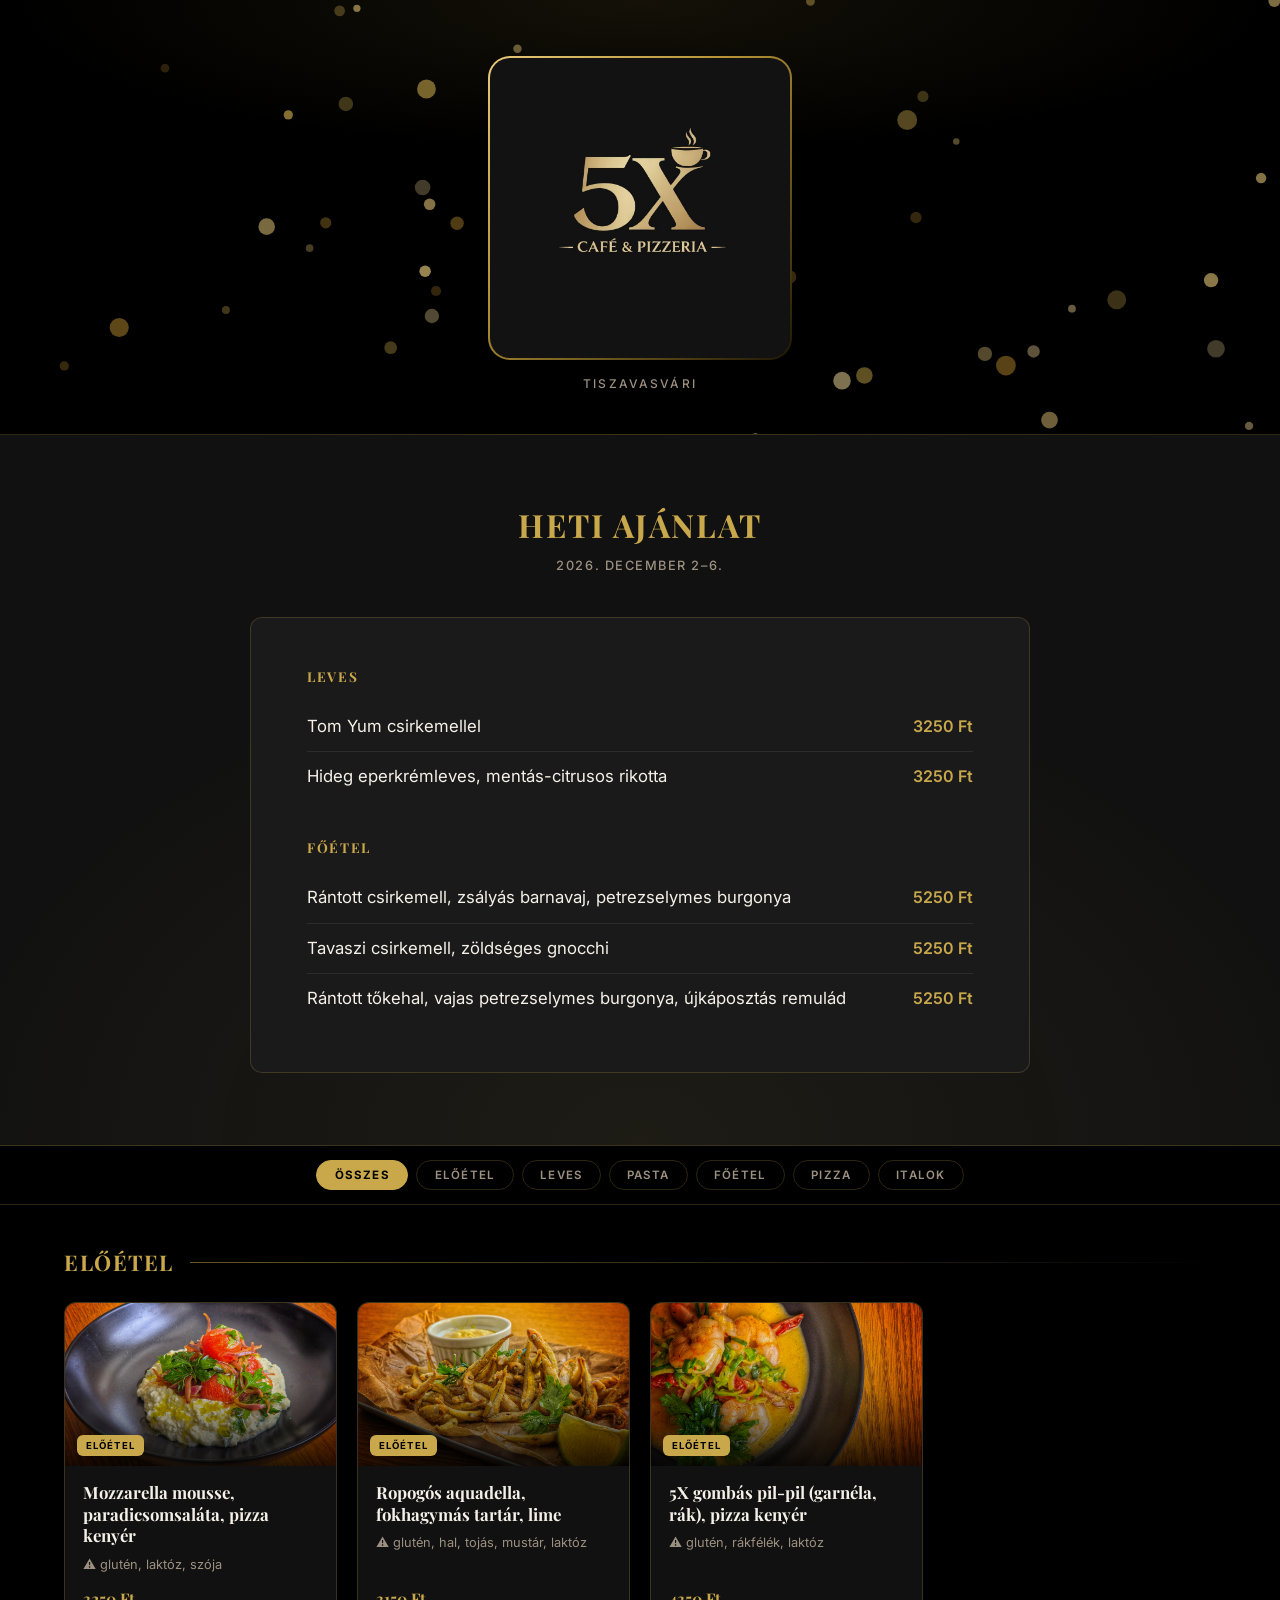
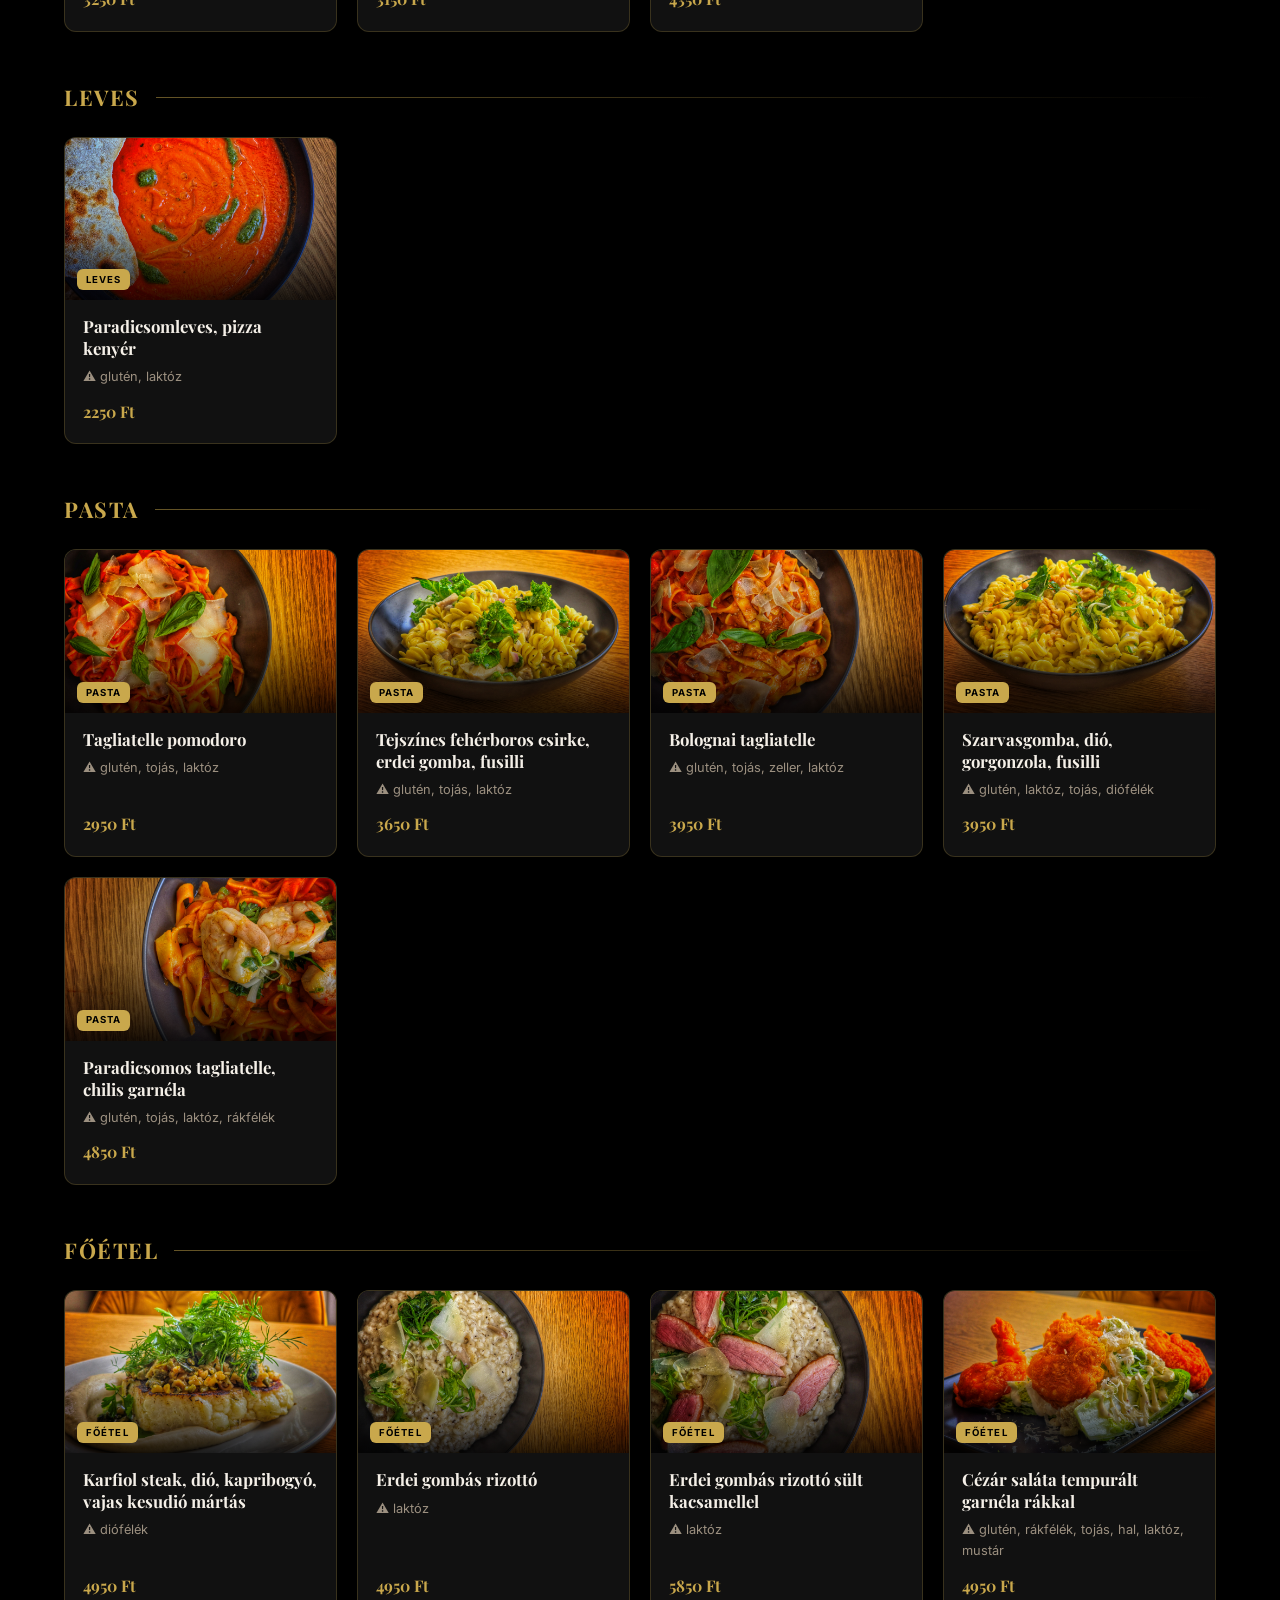
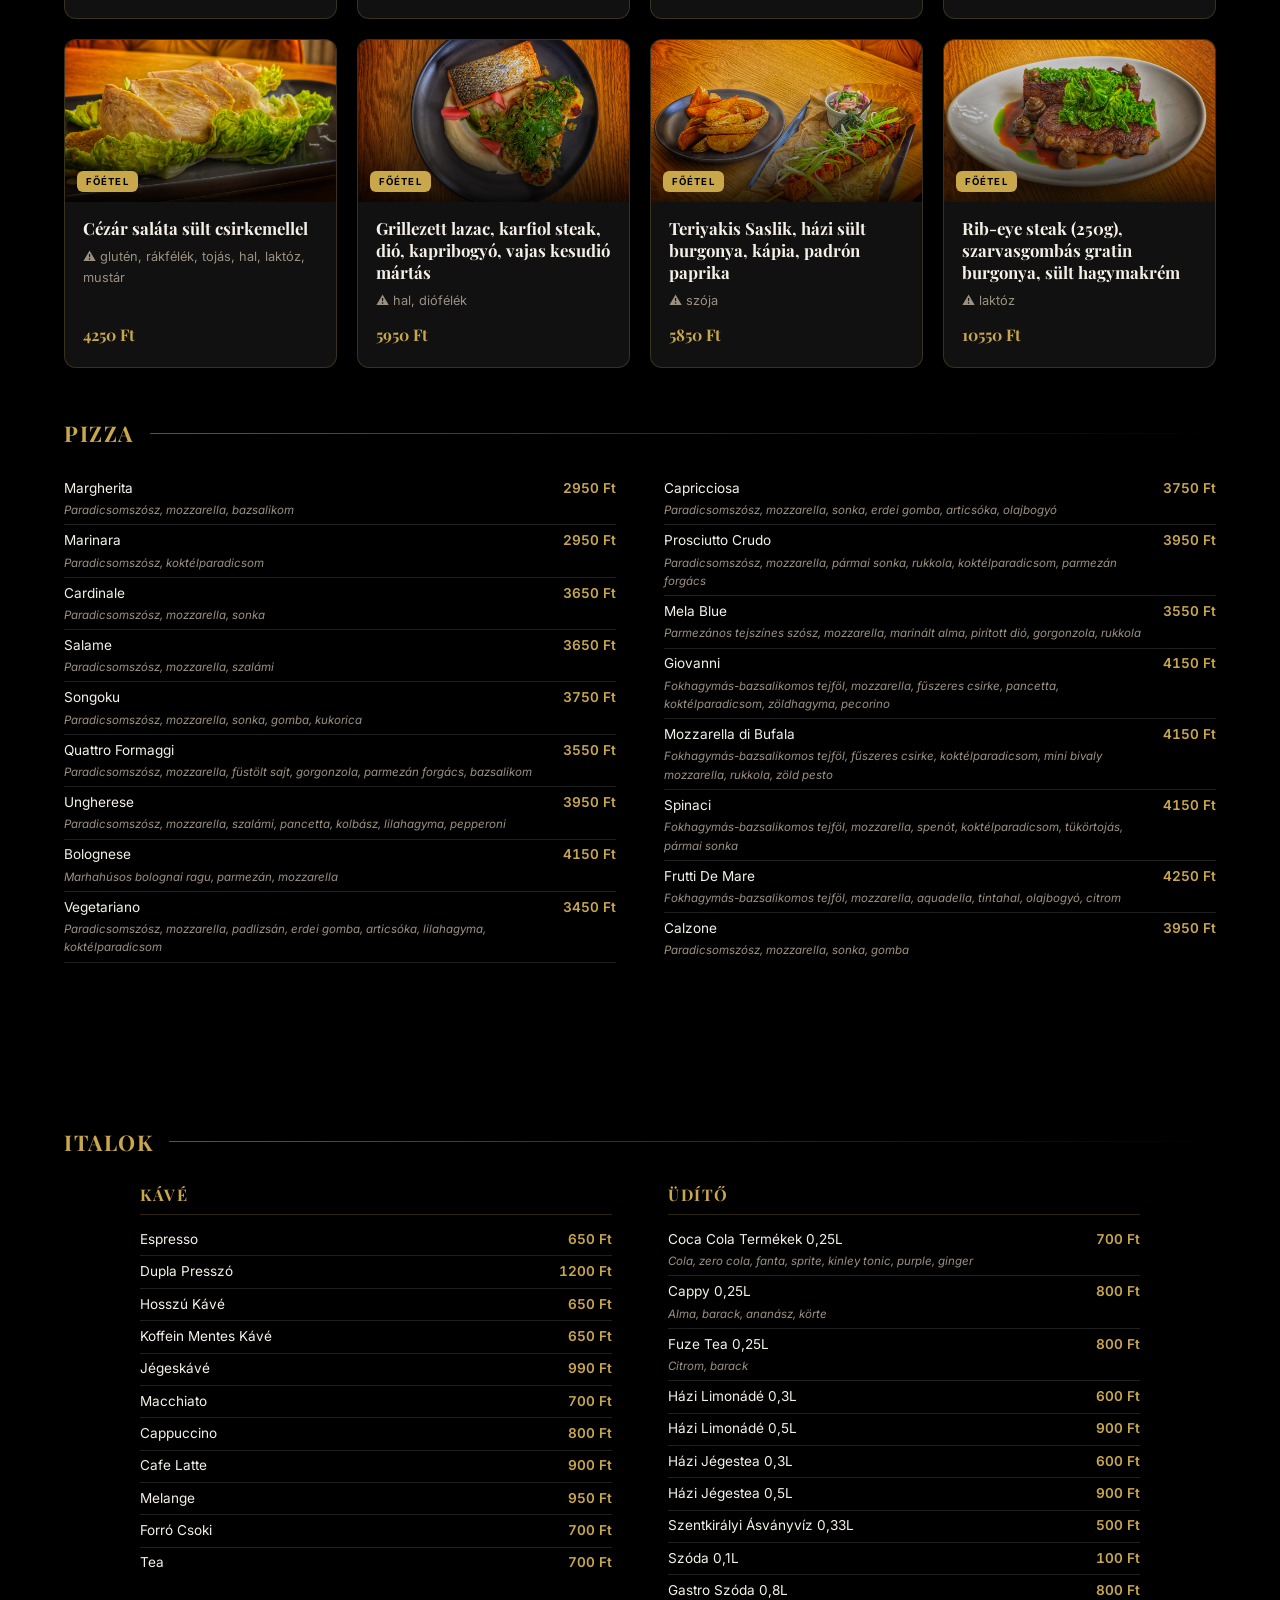
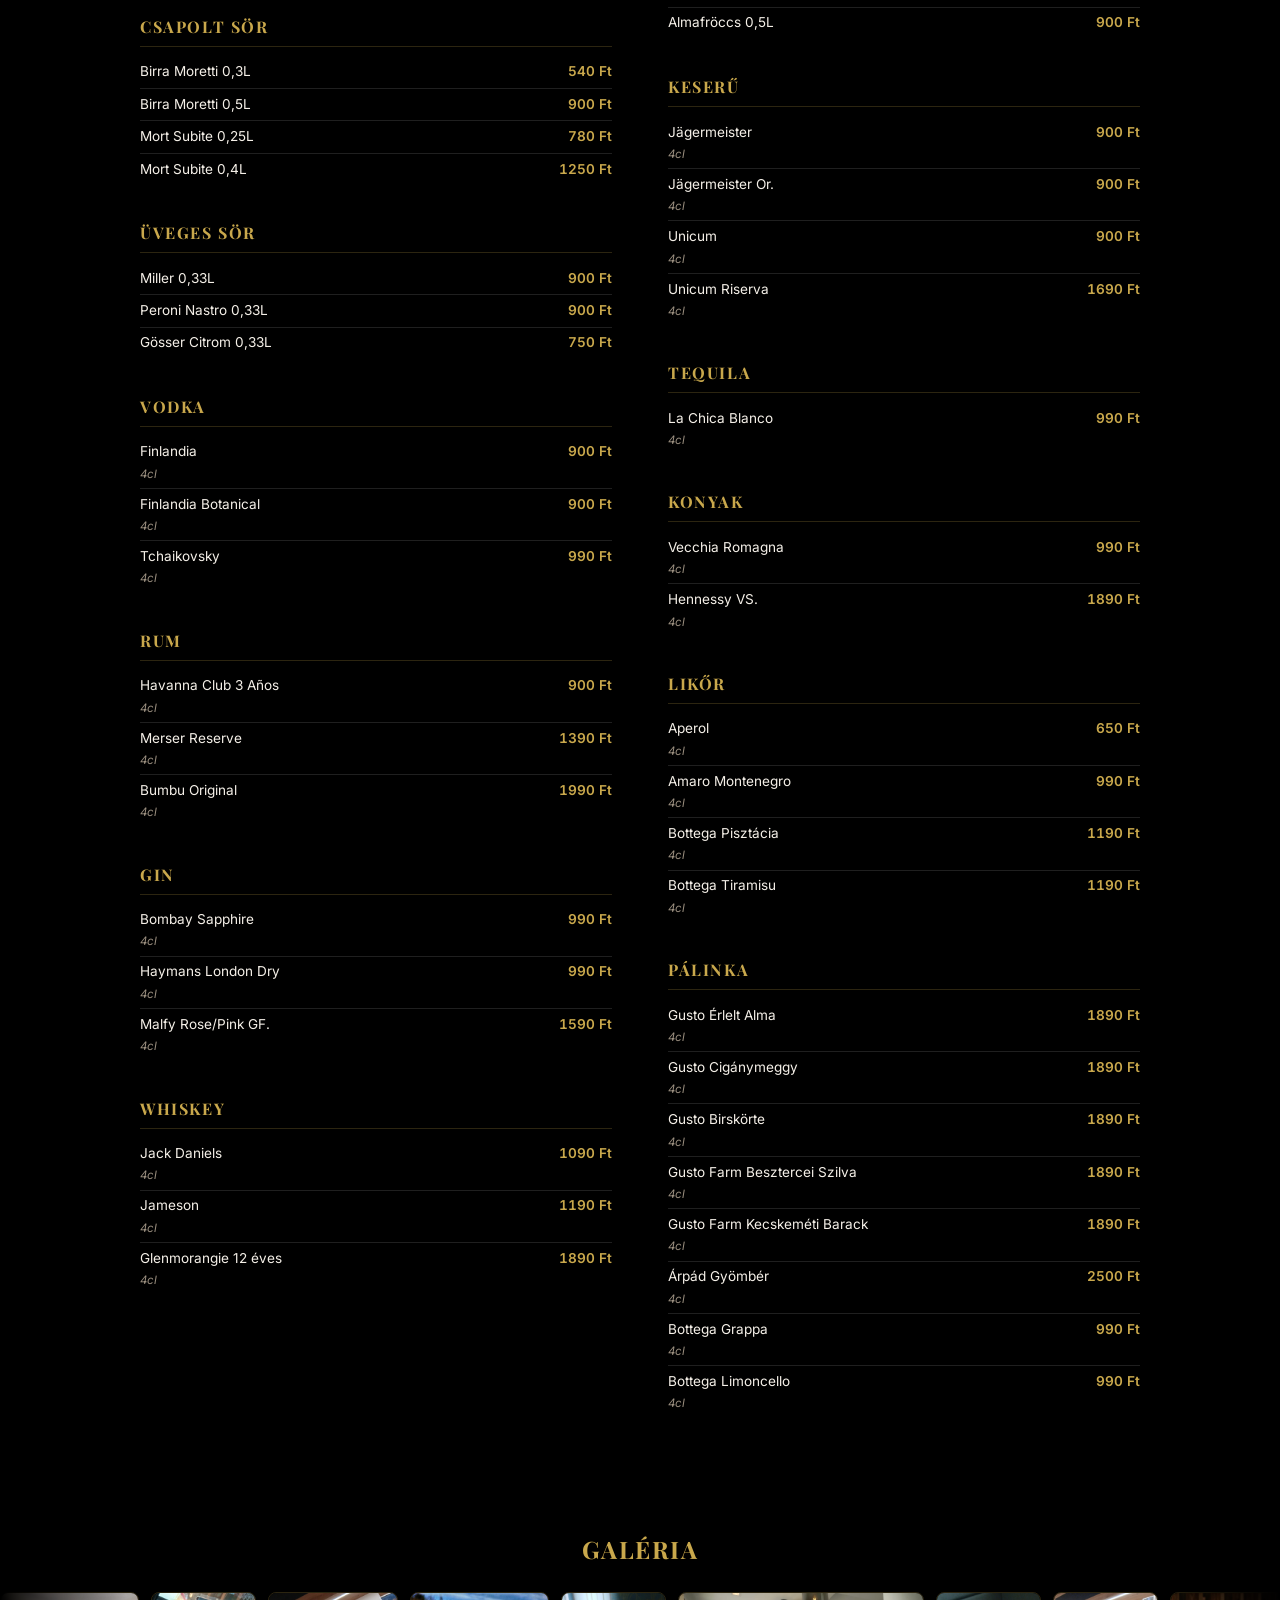
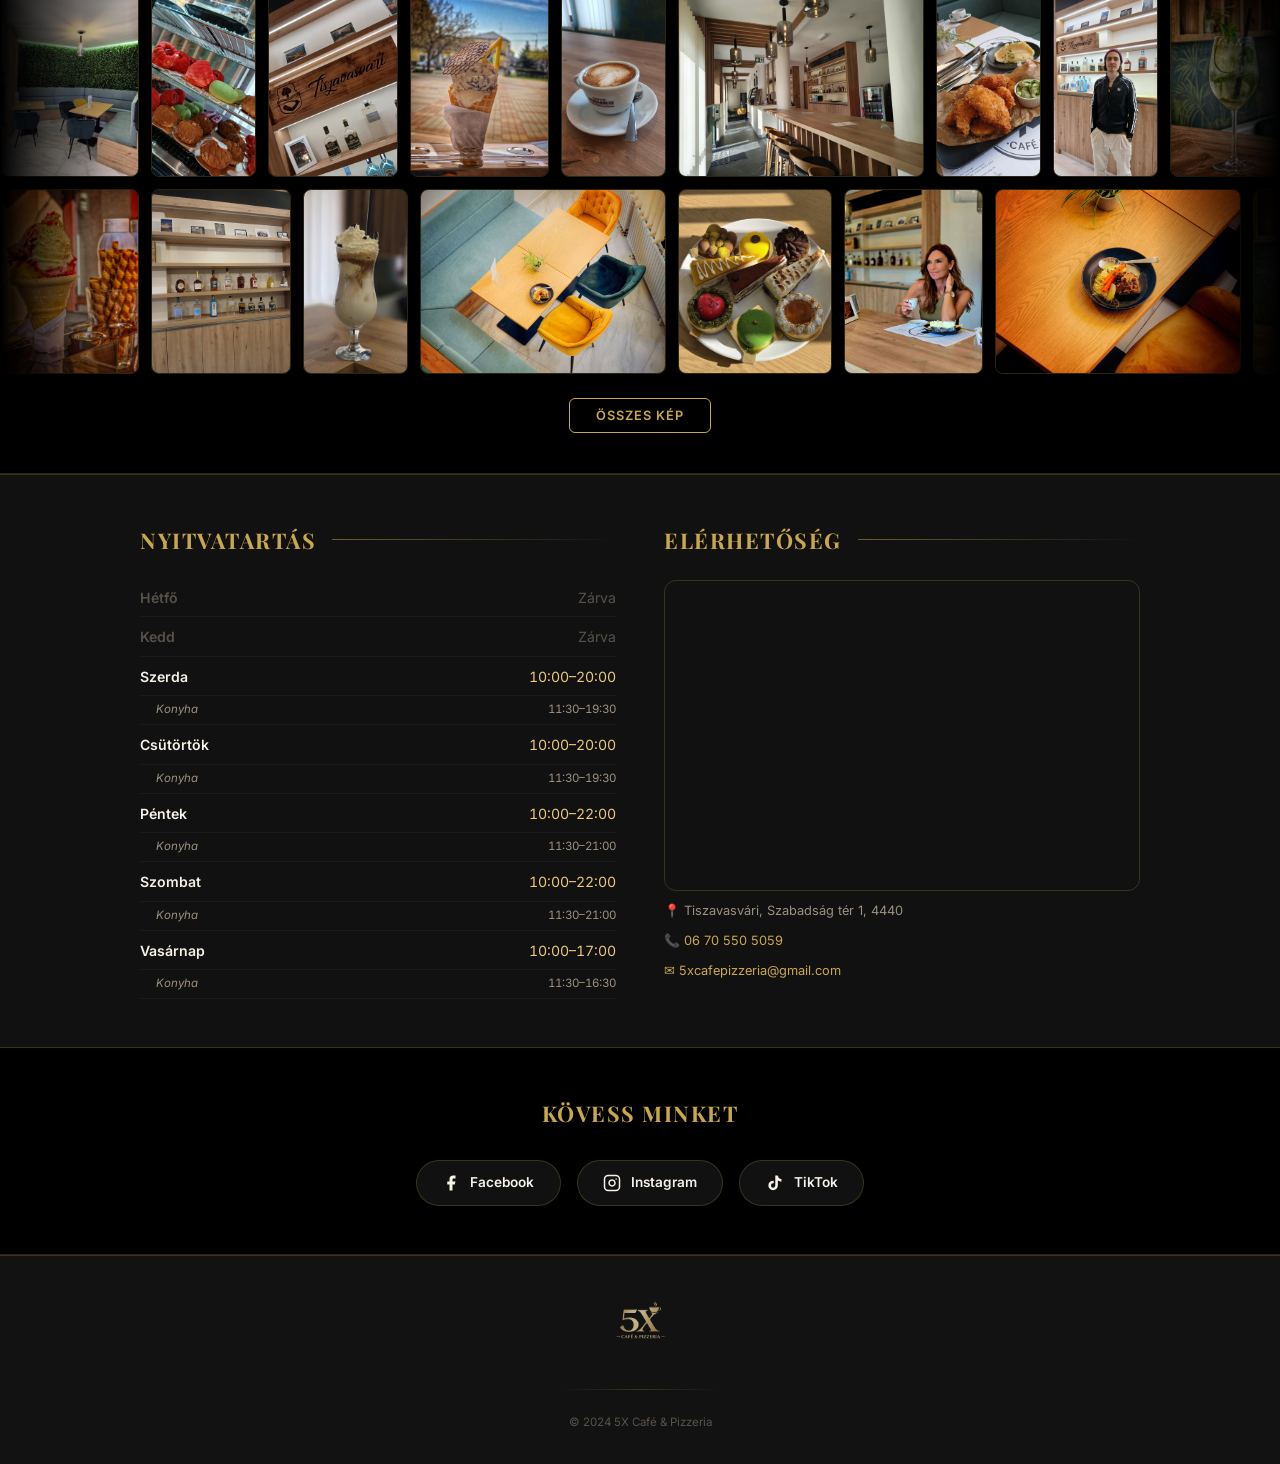
==== commit b62d5495: "Add email address to contact section" ====
--- a/index.html
+++ b/index.html
@@ -117,6 +117,7 @@
         </div>
         <p class="map-address">&#128205; Tiszavasvári, Szabadság tér 1, 4440</p>
         <p class="map-address"><a href="tel:+36705505059">&#128222; 06 70 550 5059</a></p>
+        <p class="map-address"><a href="mailto:5xcafepizzeria@gmail.com">&#9993; 5xcafepizzeria@gmail.com</a></p>
       </div>
 
     </div>
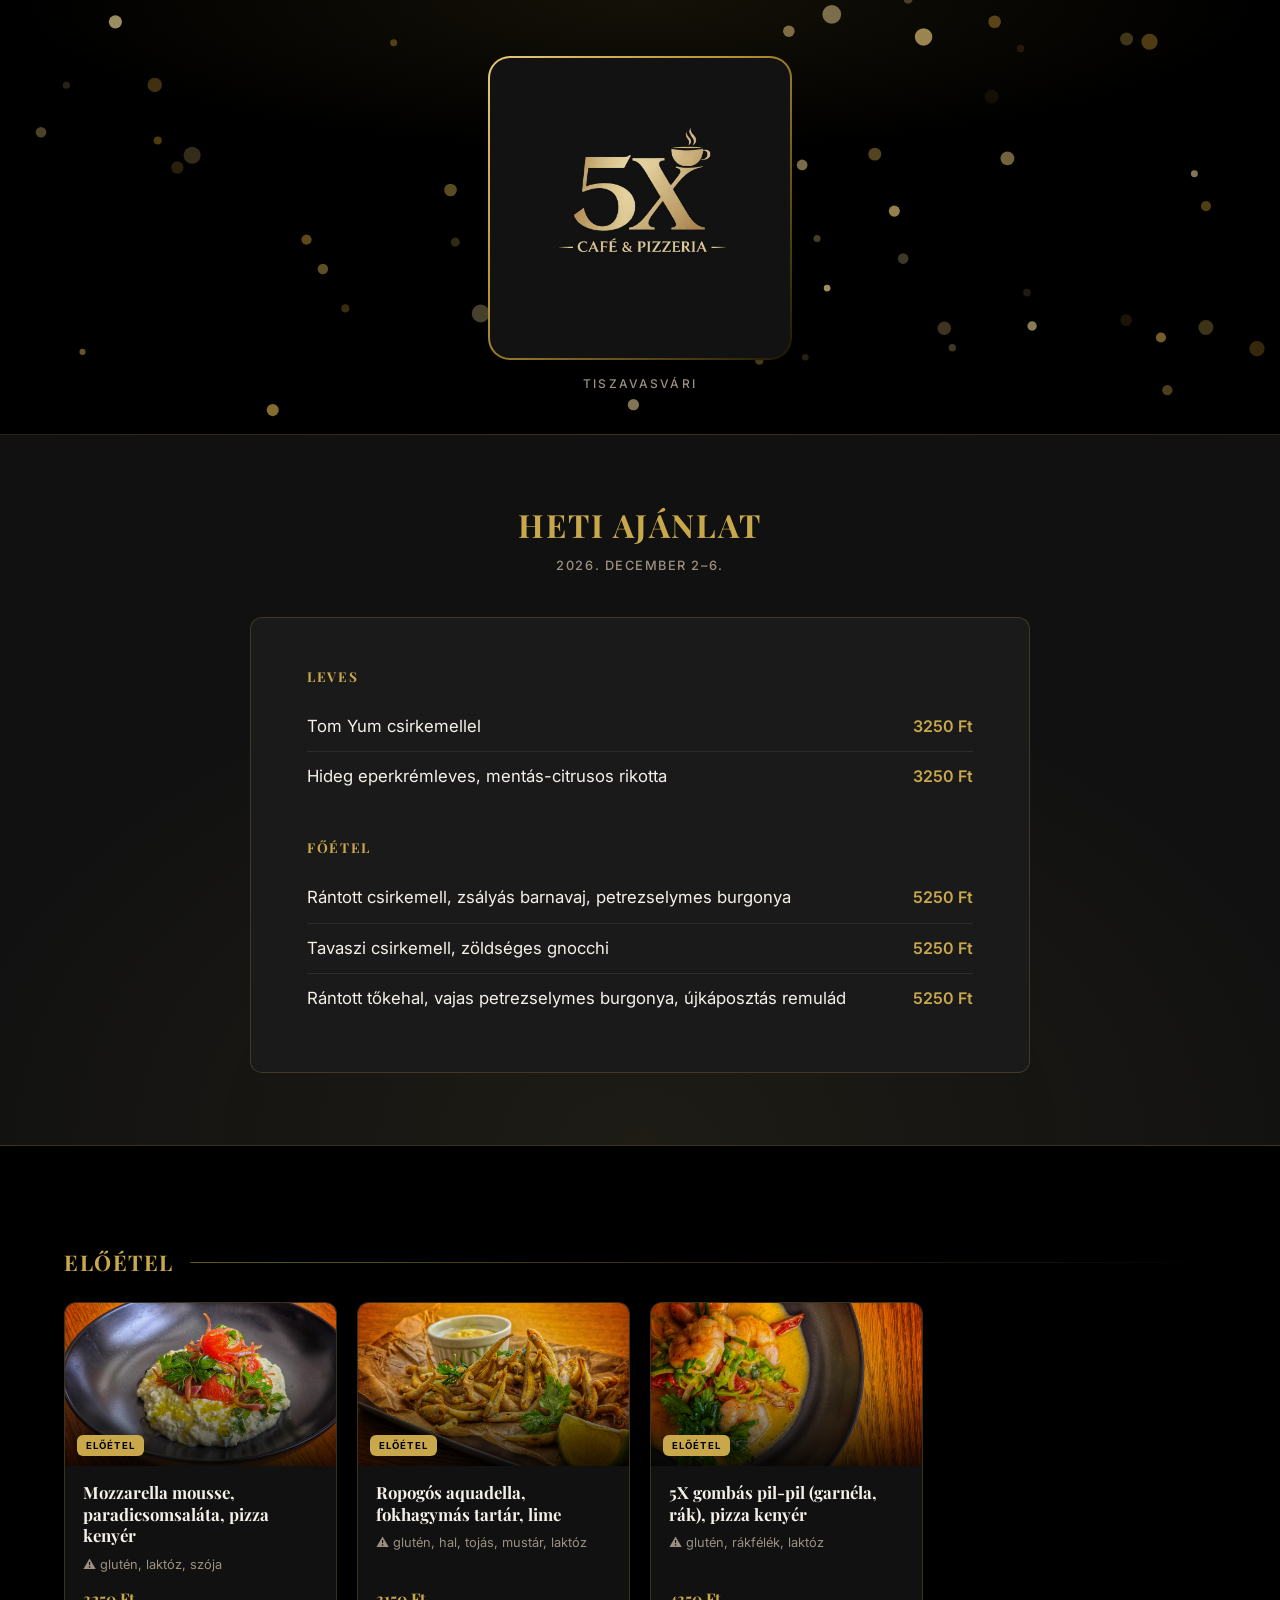
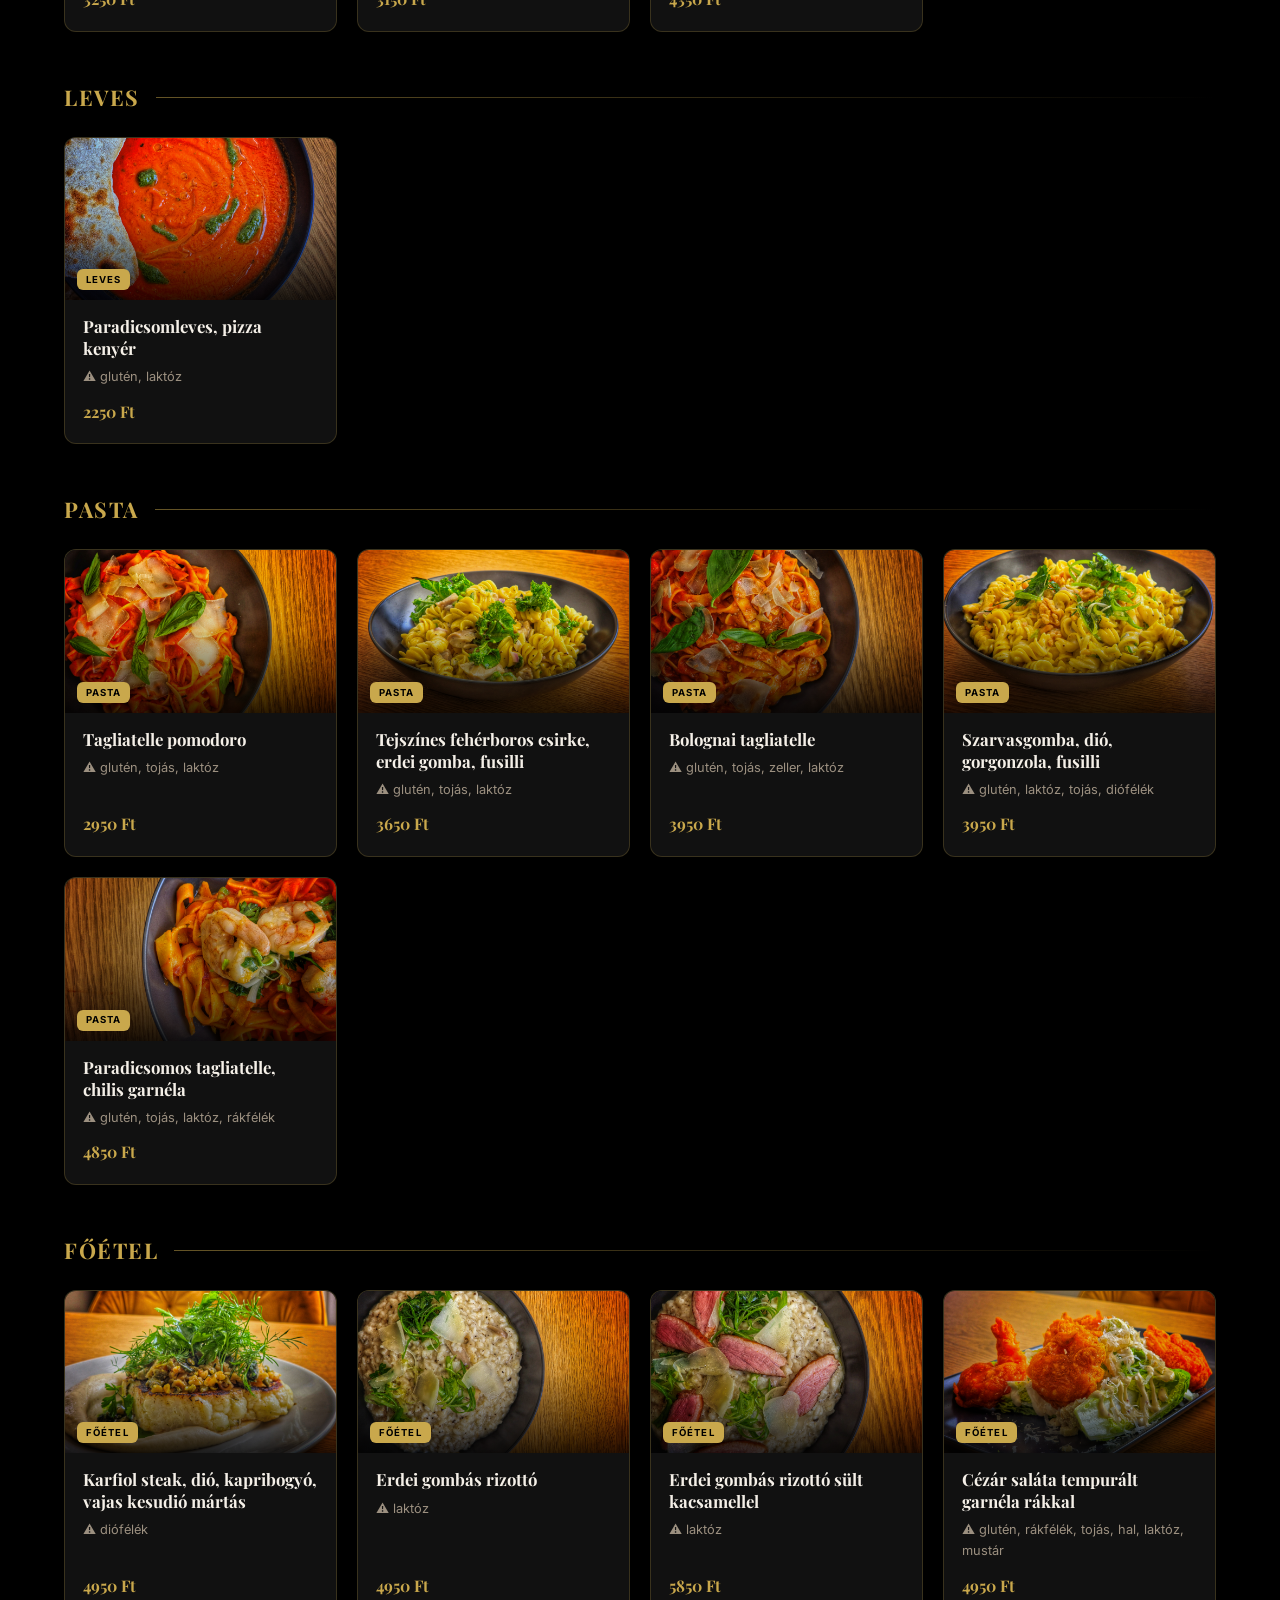
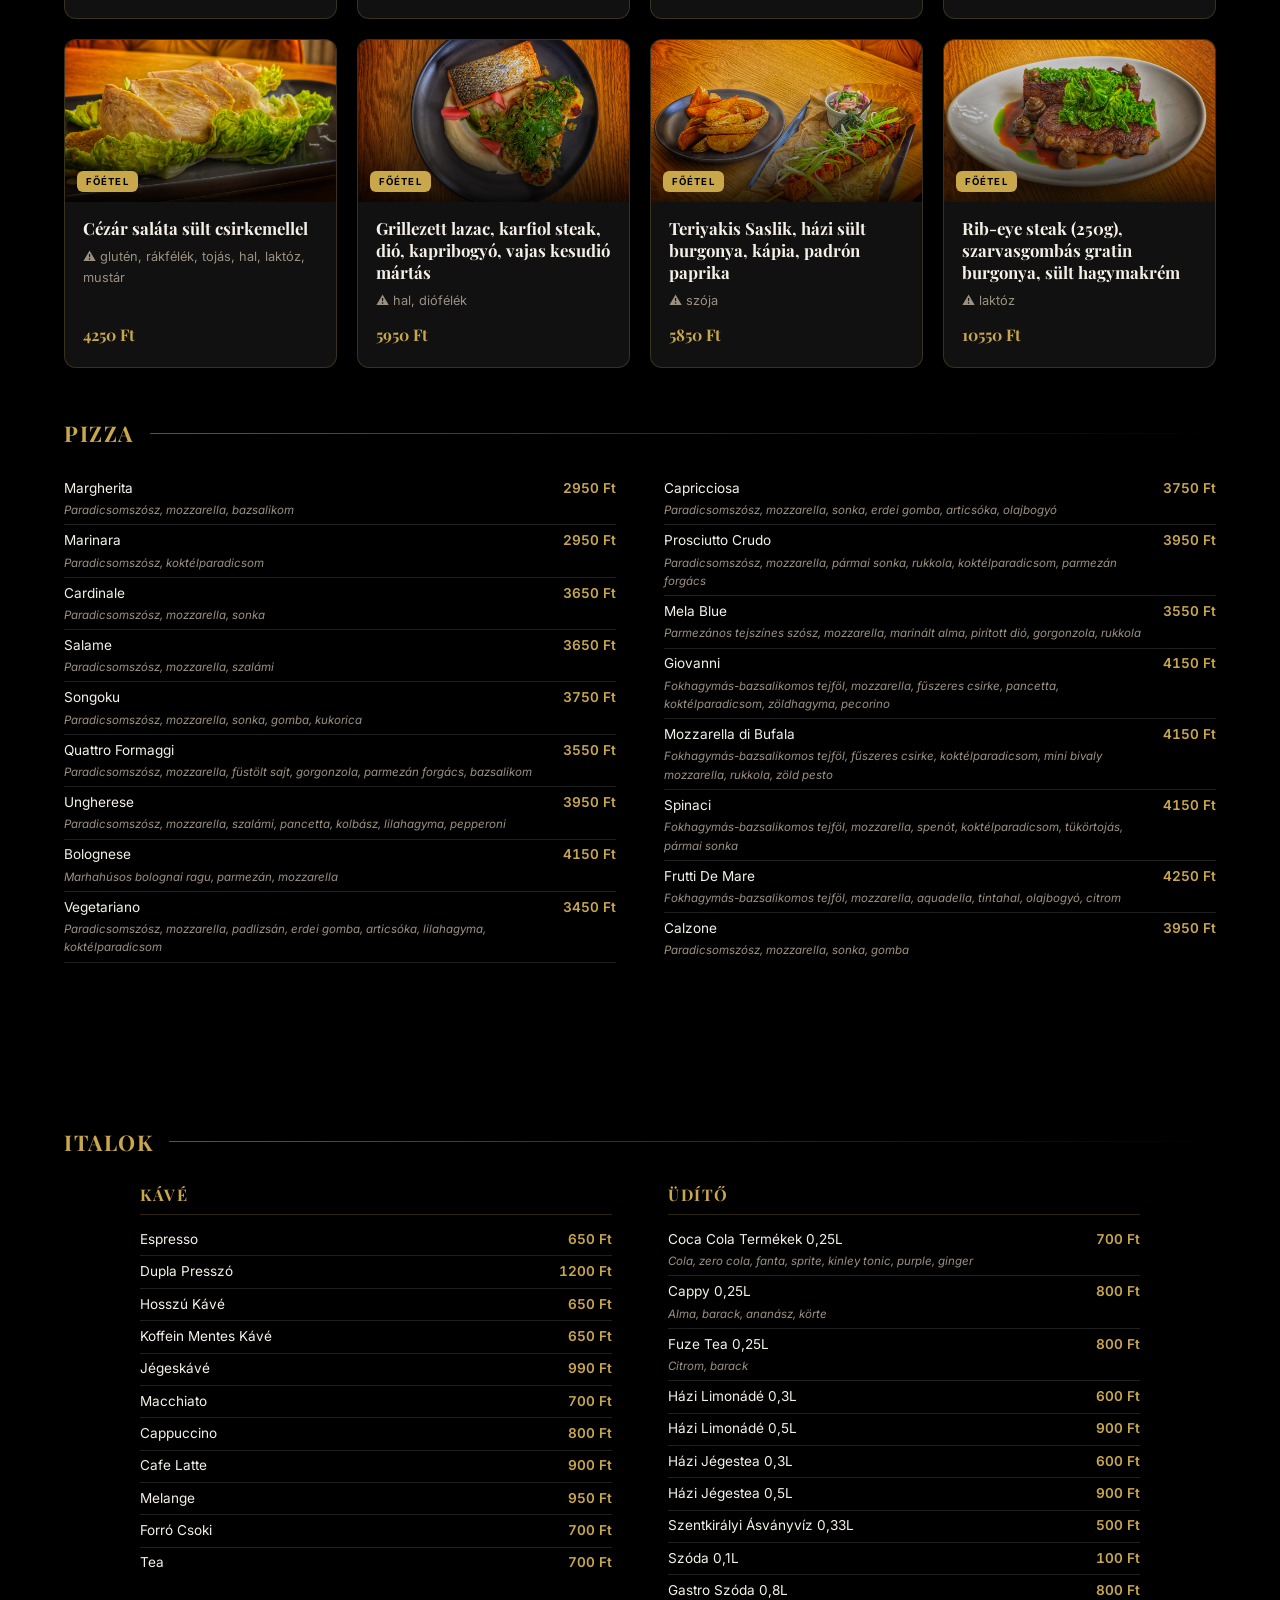
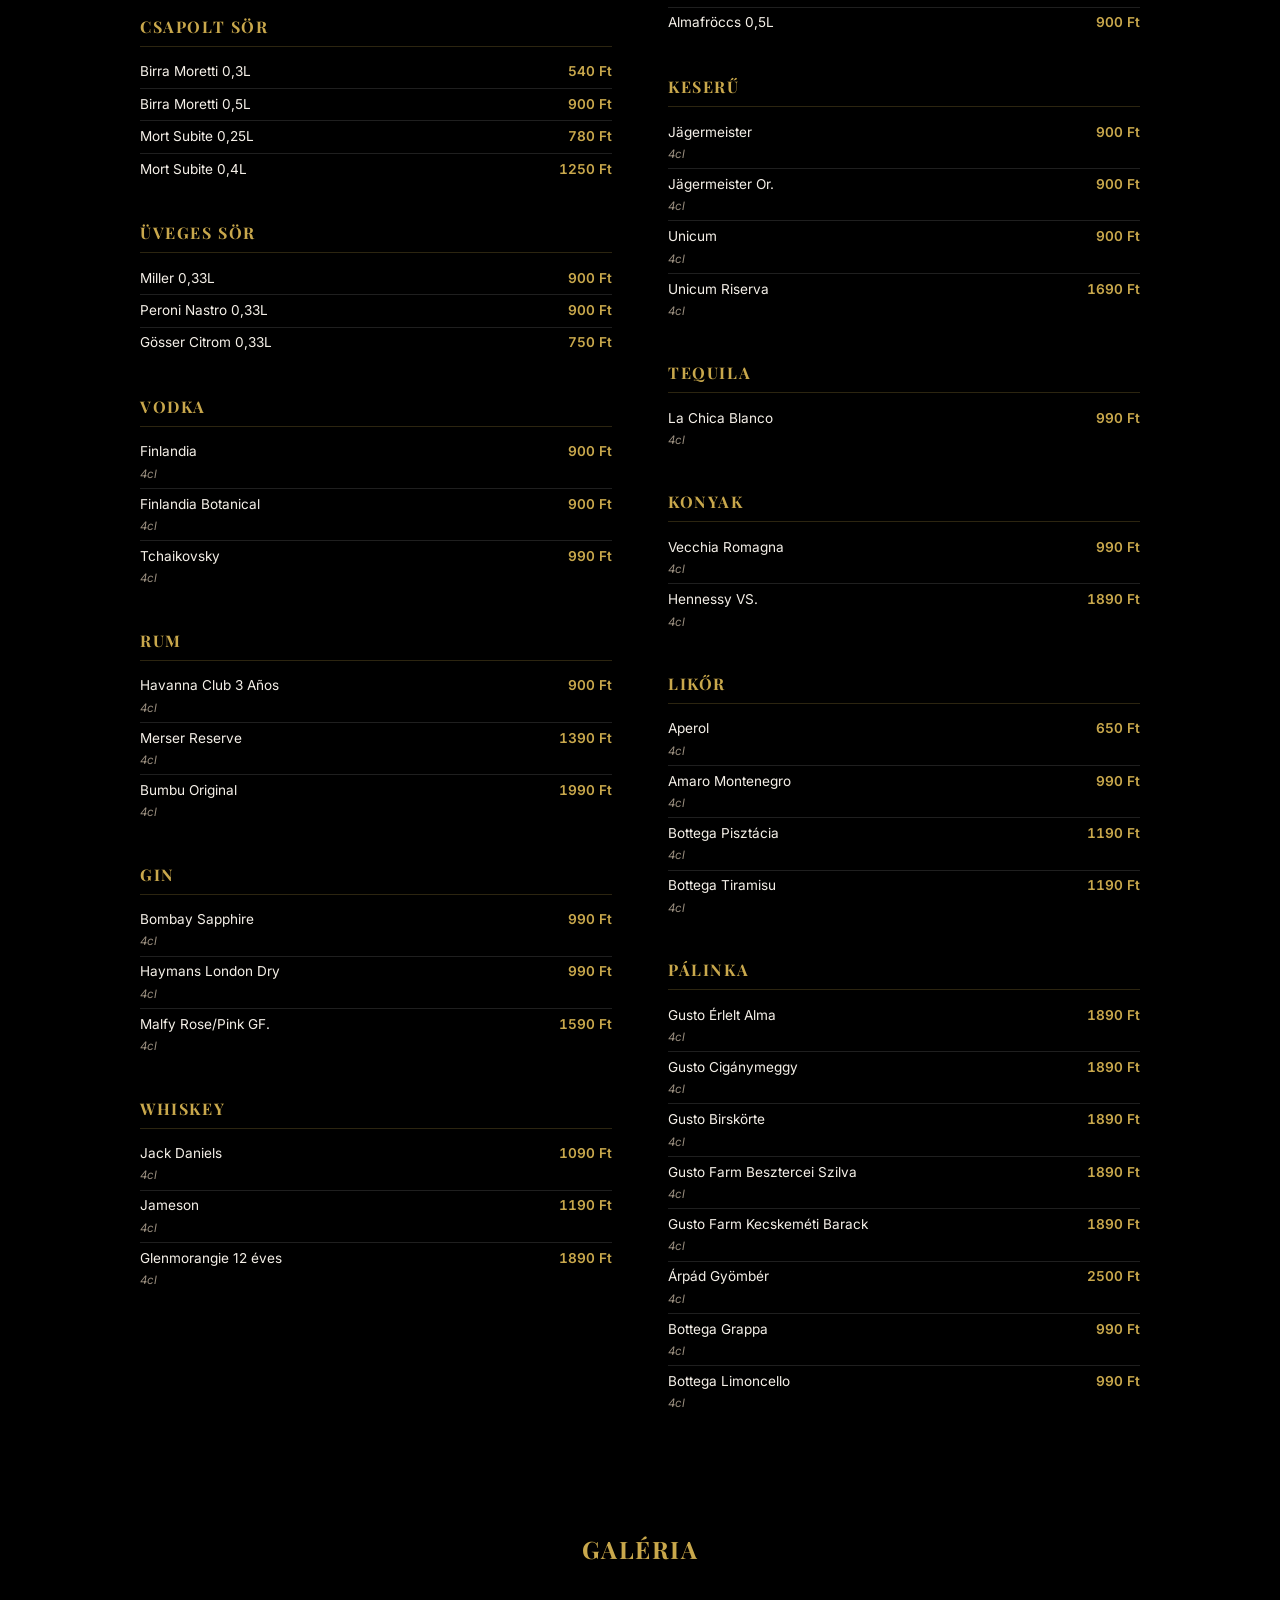
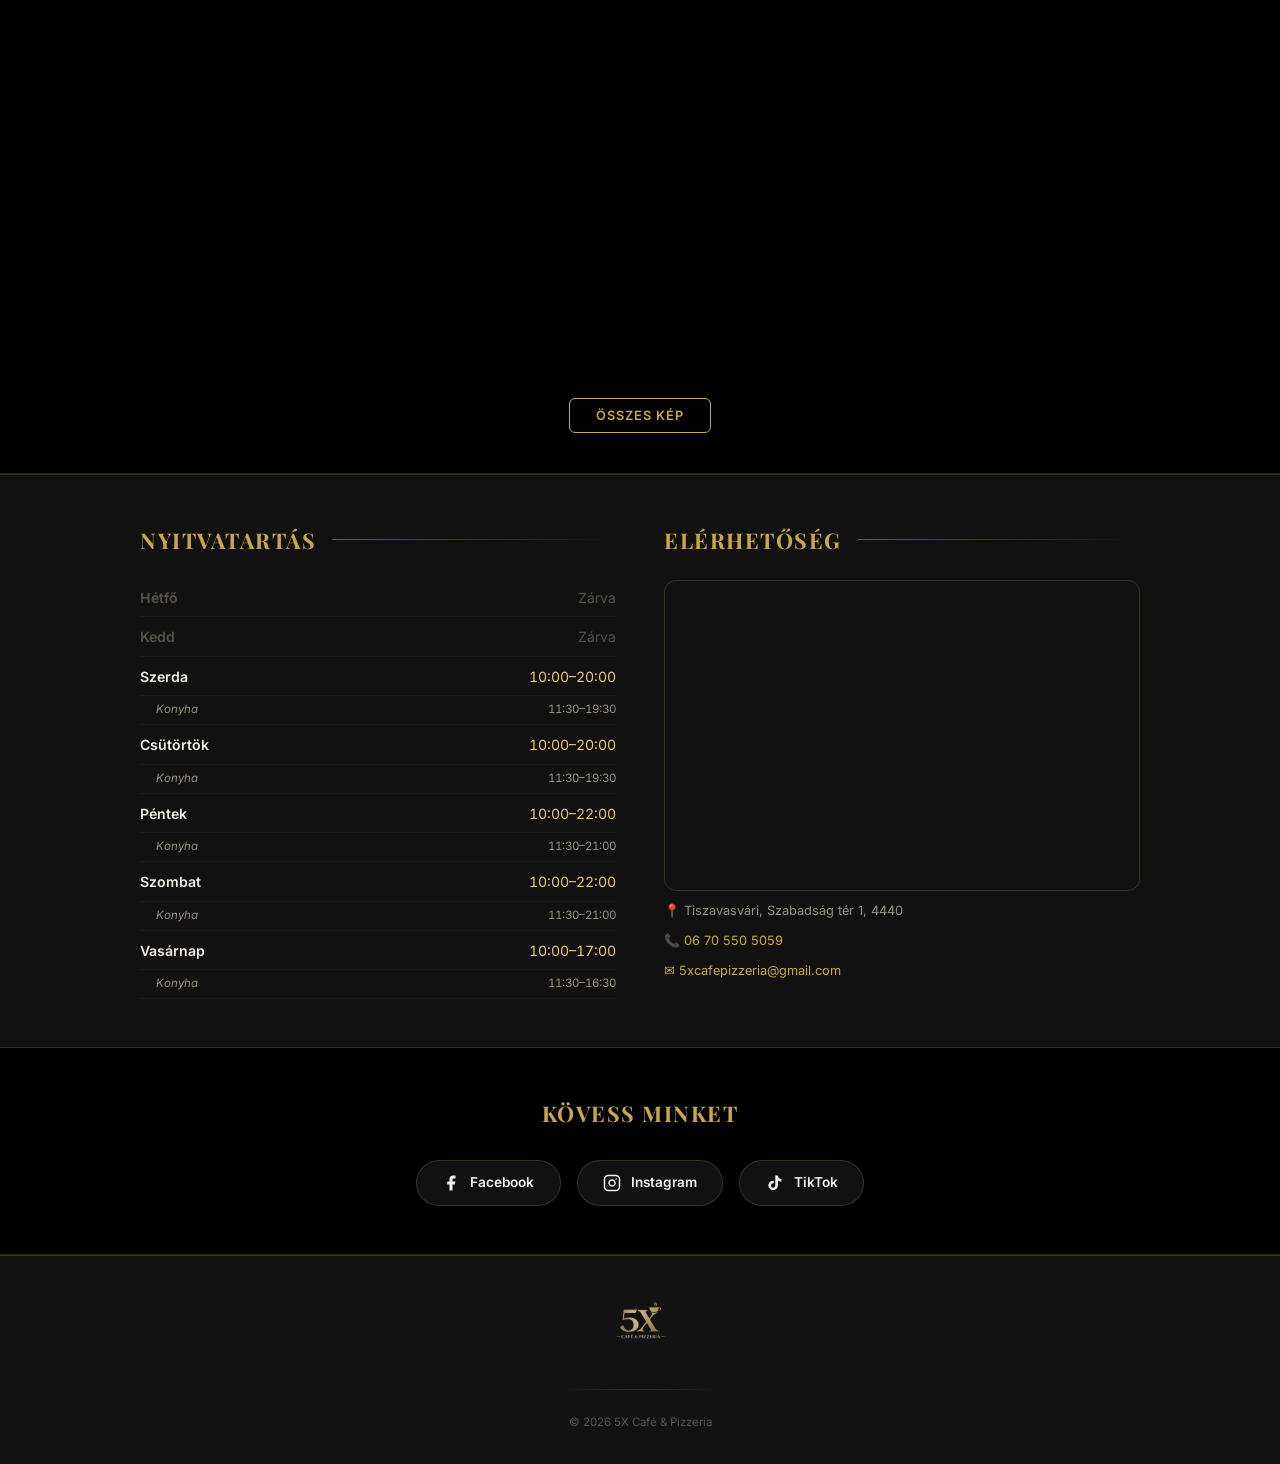
==== commit 4d72ae2a: "Update copyright year to 2026" ====
--- a/index.html
+++ b/index.html
@@ -147,7 +147,7 @@
     <img src="brand_assets/logo_1.jpg" alt="5X Café &amp; Pizzeria" class="footer-logo" />
     <div class="footer-divider"></div>
     <div class="footer-info">
-      <span class="footer-copy">&copy; 2024 5X Café &amp; Pizzeria</span>
+      <span class="footer-copy">&copy; 2026 5X Café &amp; Pizzeria</span>
     </div>
   </footer>
 
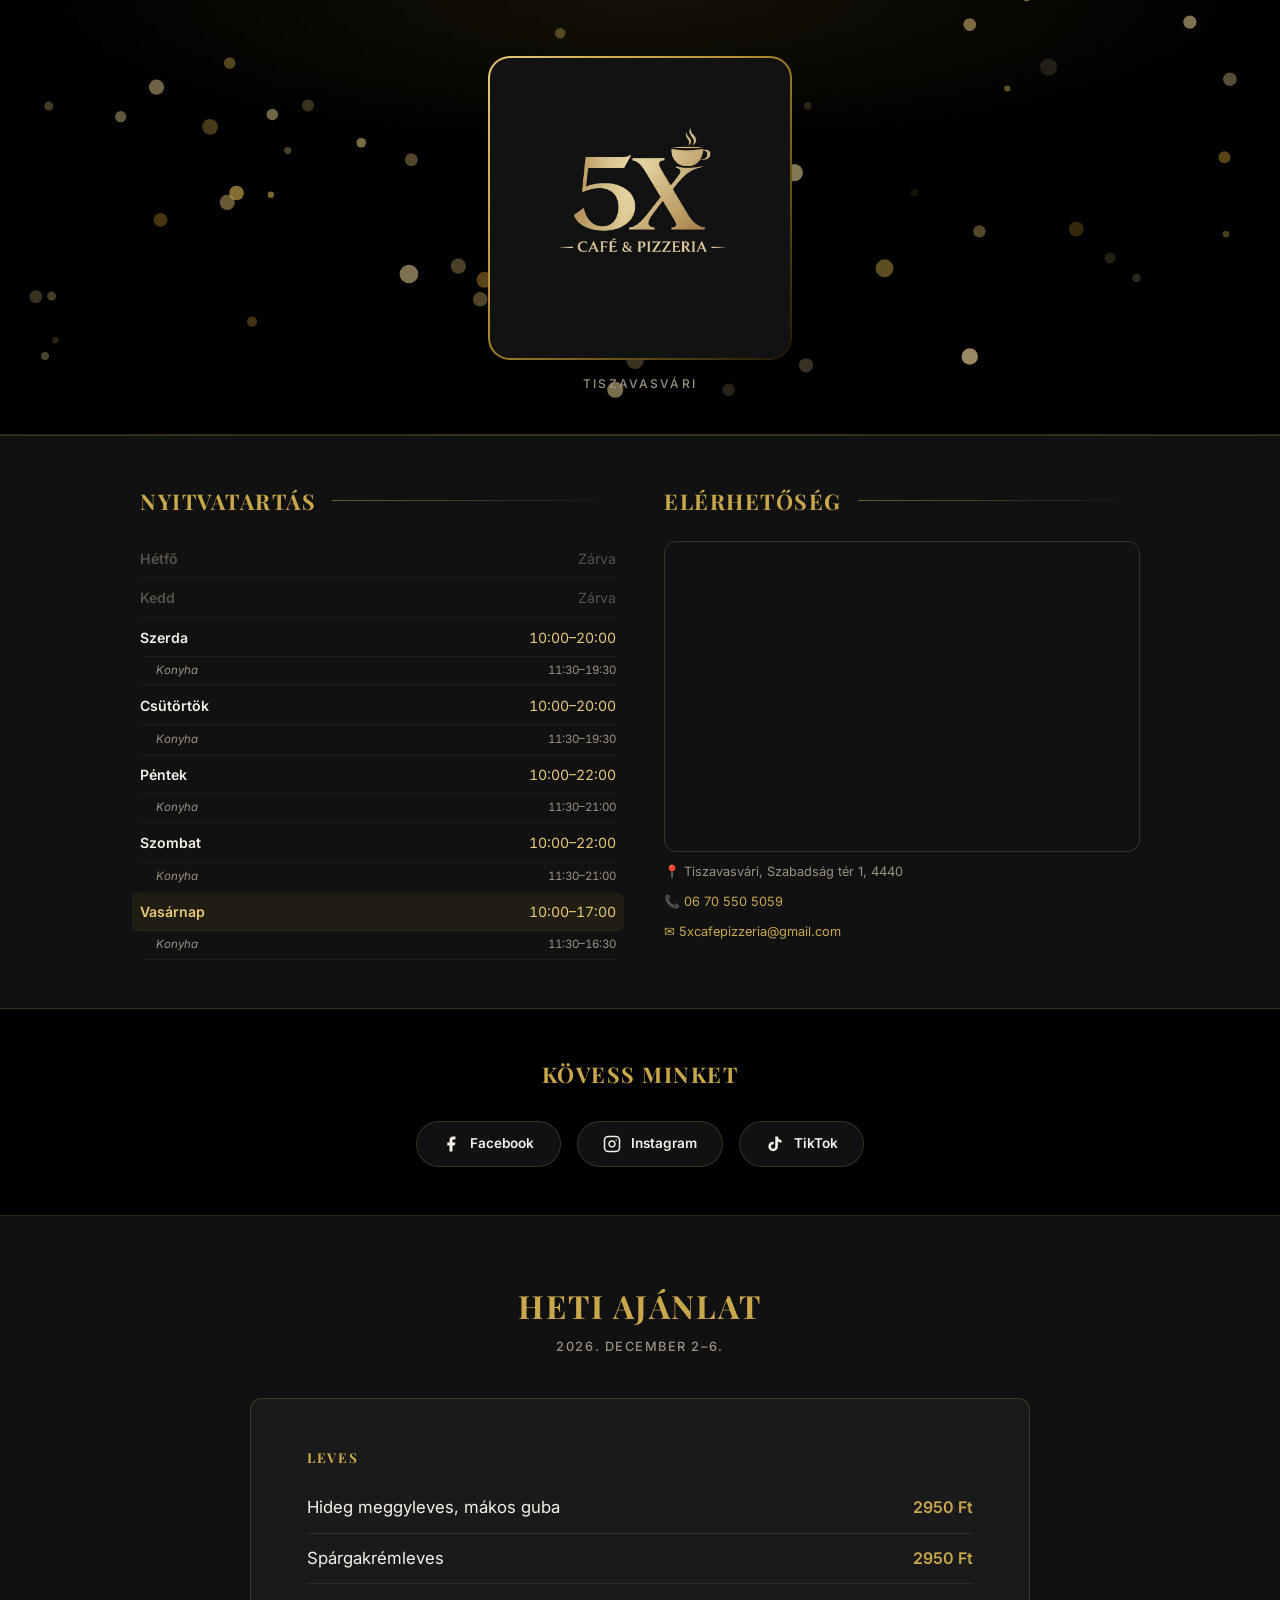
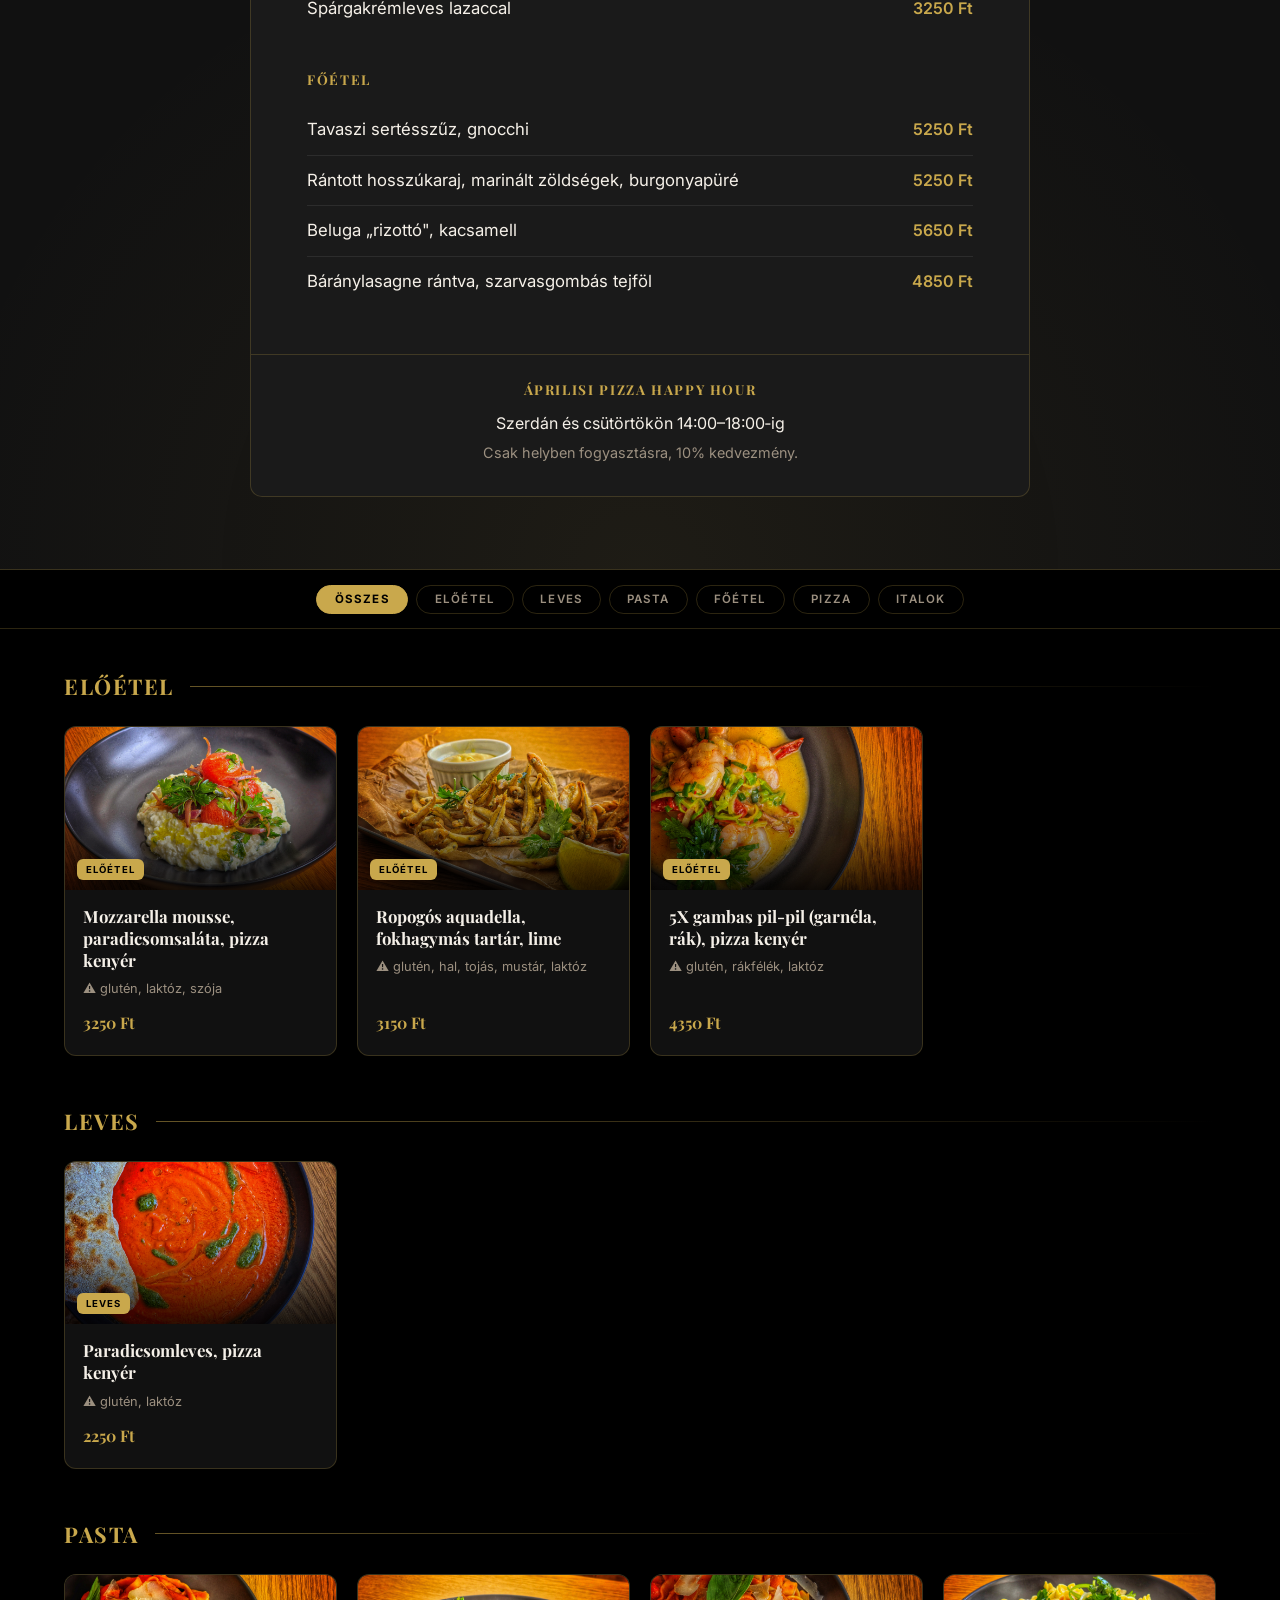
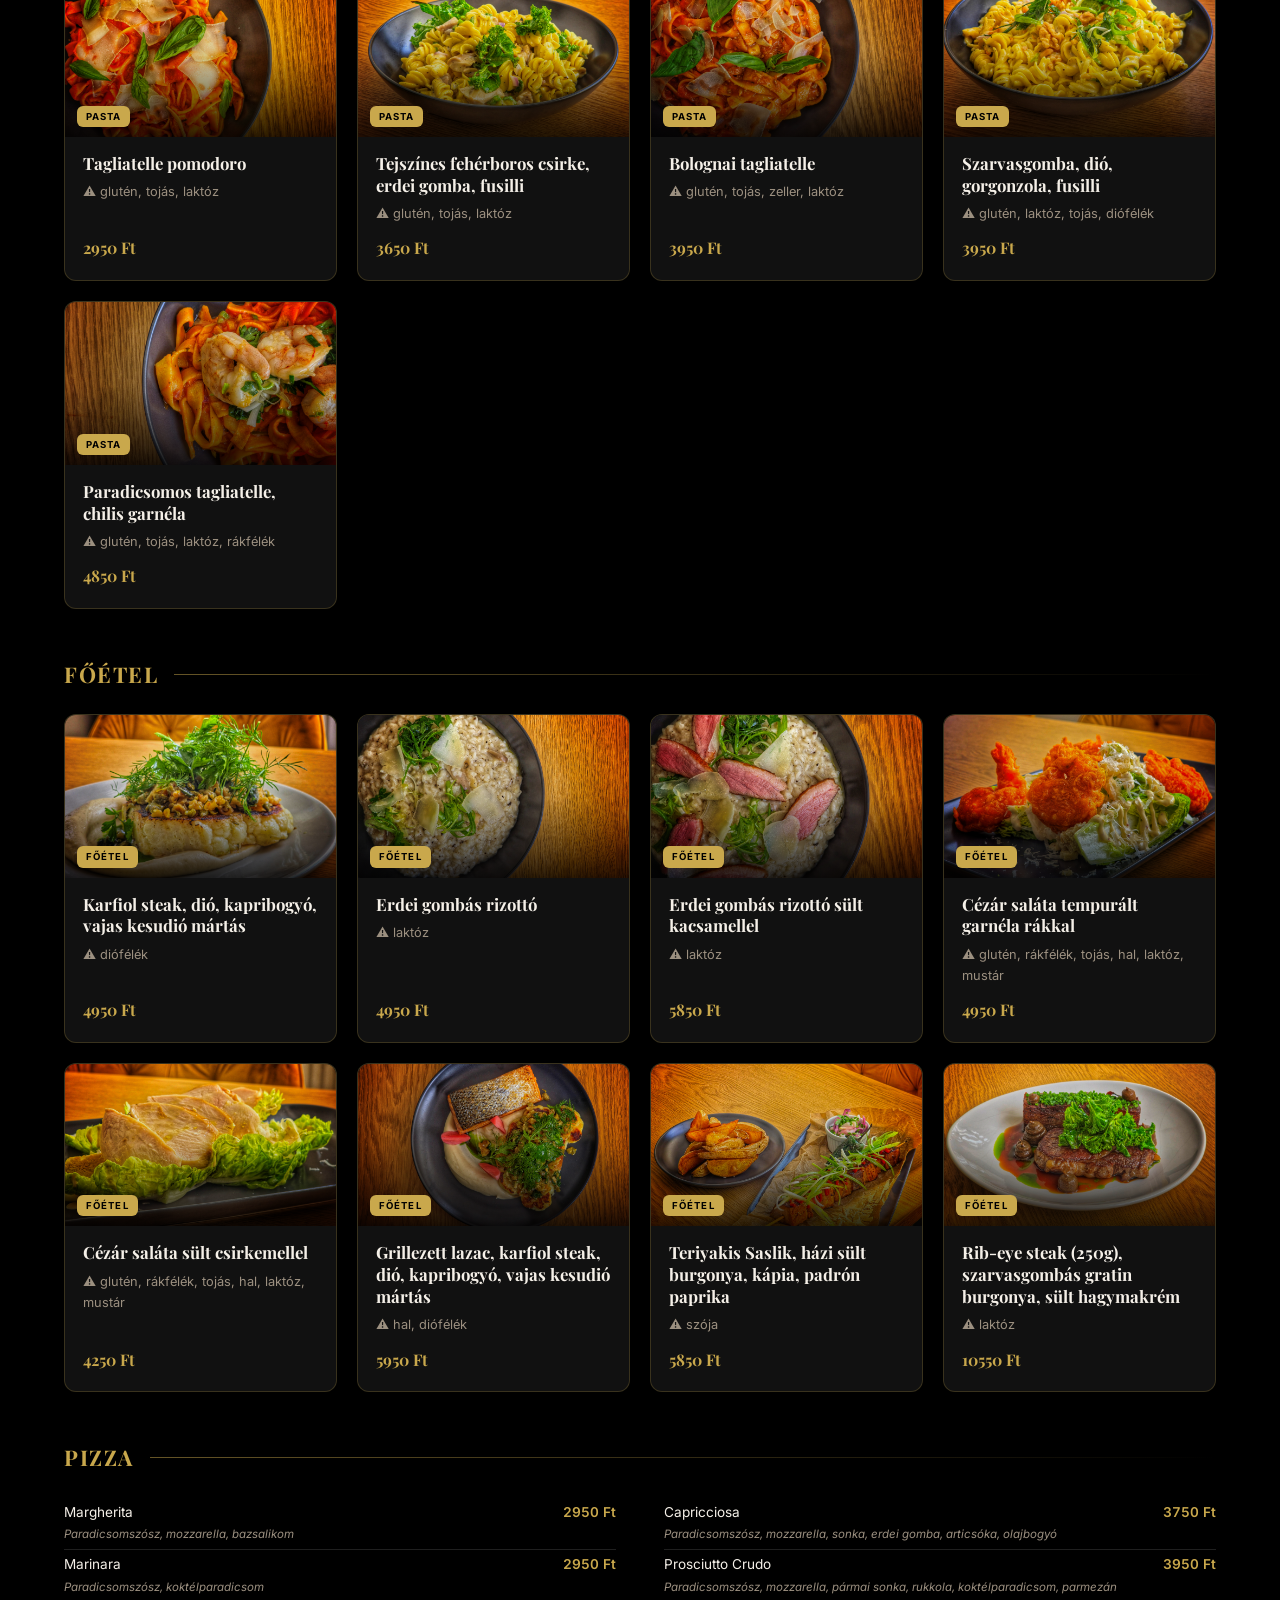
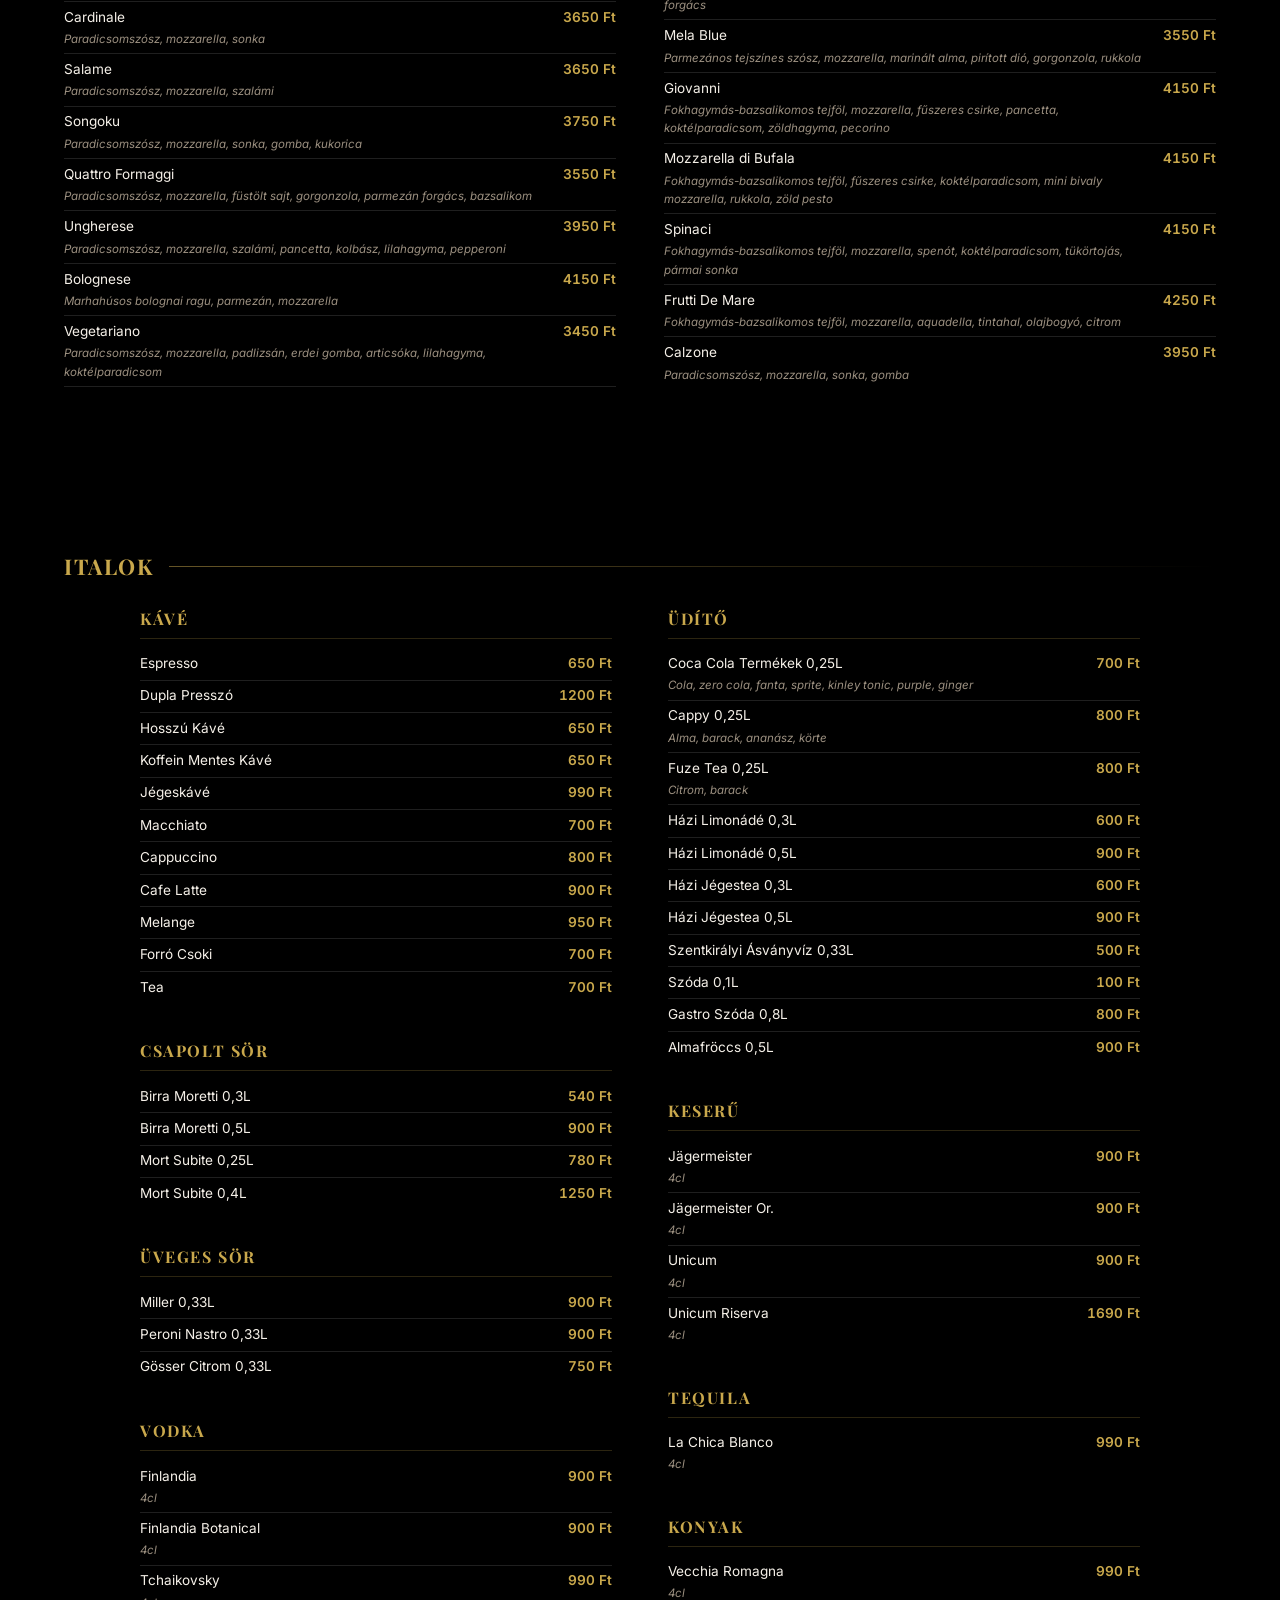
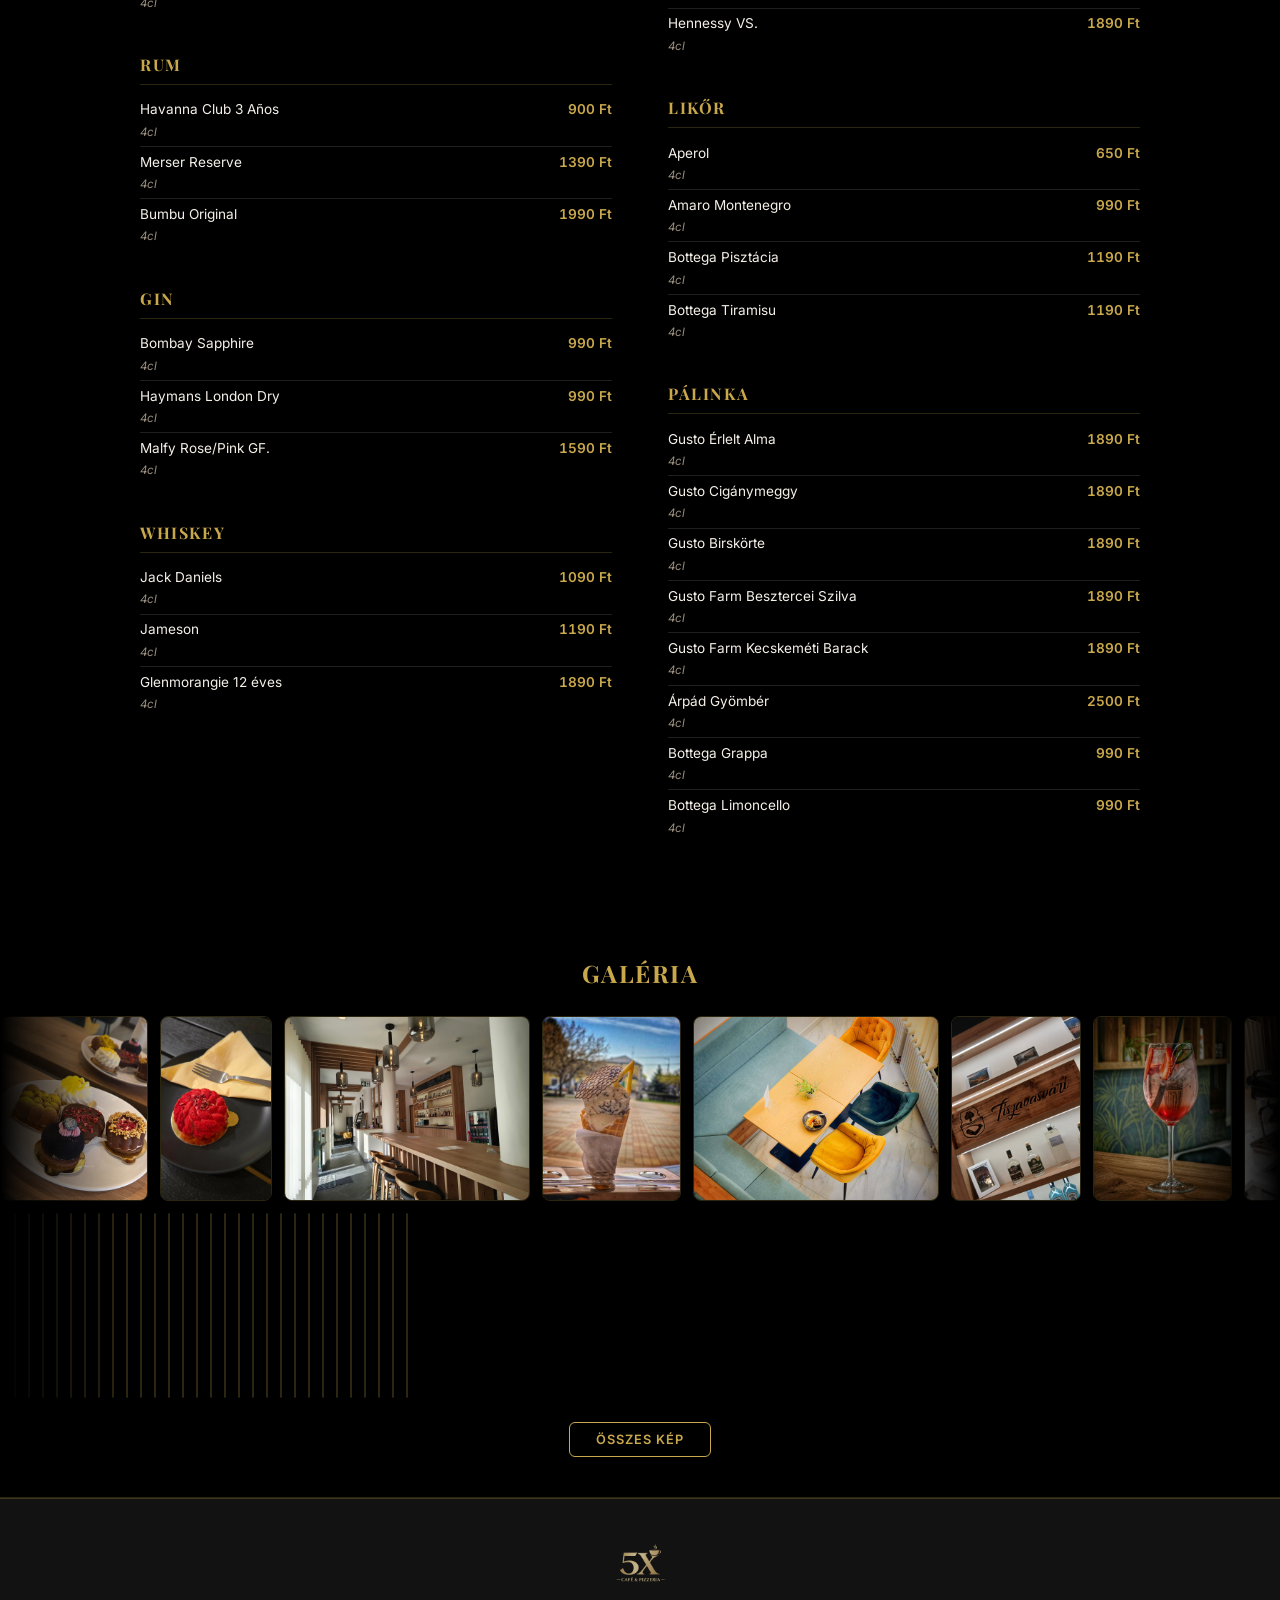
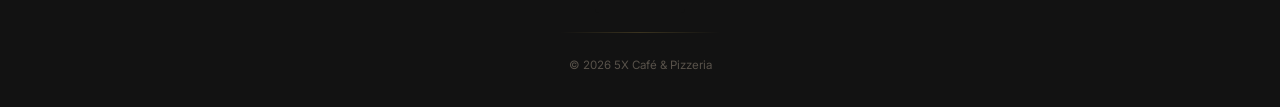
==== commit 569d94eb: "Move contact & social to top, highlight today in opening hours" ====
--- a/index.html
+++ b/index.html
@@ -21,29 +21,6 @@
     <p class="site-tagline">Tiszavasvári</p>
   </header>
 
-  <!-- WEEKLY MENU -->
-  <section class="weekly-section" id="weekly-section"></section>
-
-  <!-- CATEGORY NAV -->
-  <div id="nav-anchor"></div>
-  <nav class="category-nav" id="category-nav" aria-label="Kategóriák"></nav>
-
-  <!-- MENU -->
-  <main class="menu-section" id="food-section">
-    <div id="menu-container"></div>
-  </main>
-
-  <!-- DRINKS -->
-  <section class="drinks-section" id="drinks-section" hidden>
-    <div class="menu-section" style="padding-top:0;padding-bottom:0">
-      <h2 class="category-heading">Italok</h2>
-    </div>
-    <div class="drinks-columns" id="drinks-container"></div>
-  </section>
-
-  <!-- GALLERY -->
-  <section class="gallery-section" id="gallery-section"></section>
-
   <!-- INFO SECTION -->
   <section class="info-section">
     <div class="info-grid">
@@ -52,15 +29,15 @@
       <div class="info-block">
         <h2 class="info-heading">Nyitvatartás</h2>
         <ul class="hours-list">
-          <li class="hours-row closed">
+          <li class="hours-row closed" data-day="1">
             <span class="hours-day">Hétfő</span>
             <span class="hours-time">Zárva</span>
           </li>
-          <li class="hours-row closed">
+          <li class="hours-row closed" data-day="2">
             <span class="hours-day">Kedd</span>
             <span class="hours-time">Zárva</span>
           </li>
-          <li class="hours-row">
+          <li class="hours-row" data-day="3">
             <span class="hours-day">Szerda</span>
             <span class="hours-time">10:00–20:00</span>
           </li>
@@ -68,7 +45,7 @@
             <span class="hours-kitchen-label">Konyha</span>
             <span class="hours-kitchen-time">11:30–19:30</span>
           </li>
-          <li class="hours-row">
+          <li class="hours-row" data-day="4">
             <span class="hours-day">Csütörtök</span>
             <span class="hours-time">10:00–20:00</span>
           </li>
@@ -76,7 +53,7 @@
             <span class="hours-kitchen-label">Konyha</span>
             <span class="hours-kitchen-time">11:30–19:30</span>
           </li>
-          <li class="hours-row">
+          <li class="hours-row" data-day="5">
             <span class="hours-day">Péntek</span>
             <span class="hours-time">10:00–22:00</span>
           </li>
@@ -84,7 +61,7 @@
             <span class="hours-kitchen-label">Konyha</span>
             <span class="hours-kitchen-time">11:30–21:00</span>
           </li>
-          <li class="hours-row">
+          <li class="hours-row" data-day="6">
             <span class="hours-day">Szombat</span>
             <span class="hours-time">10:00–22:00</span>
           </li>
@@ -92,7 +69,7 @@
             <span class="hours-kitchen-label">Konyha</span>
             <span class="hours-kitchen-time">11:30–21:00</span>
           </li>
-          <li class="hours-row">
+          <li class="hours-row" data-day="0">
             <span class="hours-day">Vasárnap</span>
             <span class="hours-time">10:00–17:00</span>
           </li>
@@ -142,6 +119,29 @@
     </div>
   </section>
 
+  <!-- WEEKLY MENU -->
+  <section class="weekly-section" id="weekly-section"></section>
+
+  <!-- CATEGORY NAV -->
+  <div id="nav-anchor"></div>
+  <nav class="category-nav" id="category-nav" aria-label="Kategóriák"></nav>
+
+  <!-- MENU -->
+  <main class="menu-section" id="food-section">
+    <div id="menu-container"></div>
+  </main>
+
+  <!-- DRINKS -->
+  <section class="drinks-section" id="drinks-section" hidden>
+    <div class="menu-section" style="padding-top:0;padding-bottom:0">
+      <h2 class="category-heading">Italok</h2>
+    </div>
+    <div class="drinks-columns" id="drinks-container"></div>
+  </section>
+
+  <!-- GALLERY -->
+  <section class="gallery-section" id="gallery-section"></section>
+
   <!-- FOOTER -->
   <footer class="site-footer">
     <img src="brand_assets/logo_1.jpg" alt="5X Café &amp; Pizzeria" class="footer-logo" />
--- a/style.css
+++ b/style.css
@@ -194,6 +194,36 @@
   white-space: nowrap;
 }
 
+.weekly-promo {
+  border-top: 1px solid var(--gold-border);
+  padding: 1.5rem 3.5rem 2rem;
+  display: flex;
+  flex-direction: column;
+  gap: 0.3rem;
+  text-align: center;
+  align-items: center;
+}
+
+.weekly-promo-title {
+  font-family: 'Playfair Display', Georgia, serif;
+  font-size: 0.85rem;
+  font-weight: 700;
+  color: var(--gold);
+  letter-spacing: 0.12em;
+  text-transform: uppercase;
+  margin-bottom: 0.3rem;
+}
+
+.weekly-promo-desc {
+  font-size: 1rem;
+  color: var(--text);
+}
+
+.weekly-promo-note {
+  font-size: 0.9rem;
+  color: var(--text-muted, rgba(255,255,255,0.55));
+}
+
 @media (max-width: 650px) {
   .weekly-section { padding: 2.5rem 1rem 3rem; }
   .weekly-title { font-size: 1.4rem; }
@@ -201,6 +231,7 @@
   .weekly-card-body { padding: 1.75rem 1.25rem; gap: 1.5rem; }
   .weekly-dish-name { font-size: 0.9rem; }
   .weekly-dish-price { font-size: 0.88rem; }
+  .weekly-promo { padding: 1.25rem 1.25rem 1.5rem; }
 }
 
 /* ===== CATEGORY NAV ===== */
@@ -1006,6 +1037,19 @@
   opacity: 0.5;
 }
 
+.hours-row.today {
+  background: rgba(212,175,55,0.08);
+  border-radius: 6px;
+  padding-left: 0.5rem;
+  padding-right: 0.5rem;
+  margin-left: -0.5rem;
+  margin-right: -0.5rem;
+}
+
+.hours-row.today .hours-day {
+  color: var(--gold-light);
+}
+
 .hours-day {
   font-weight: 600;
   font-size: 0.88rem;
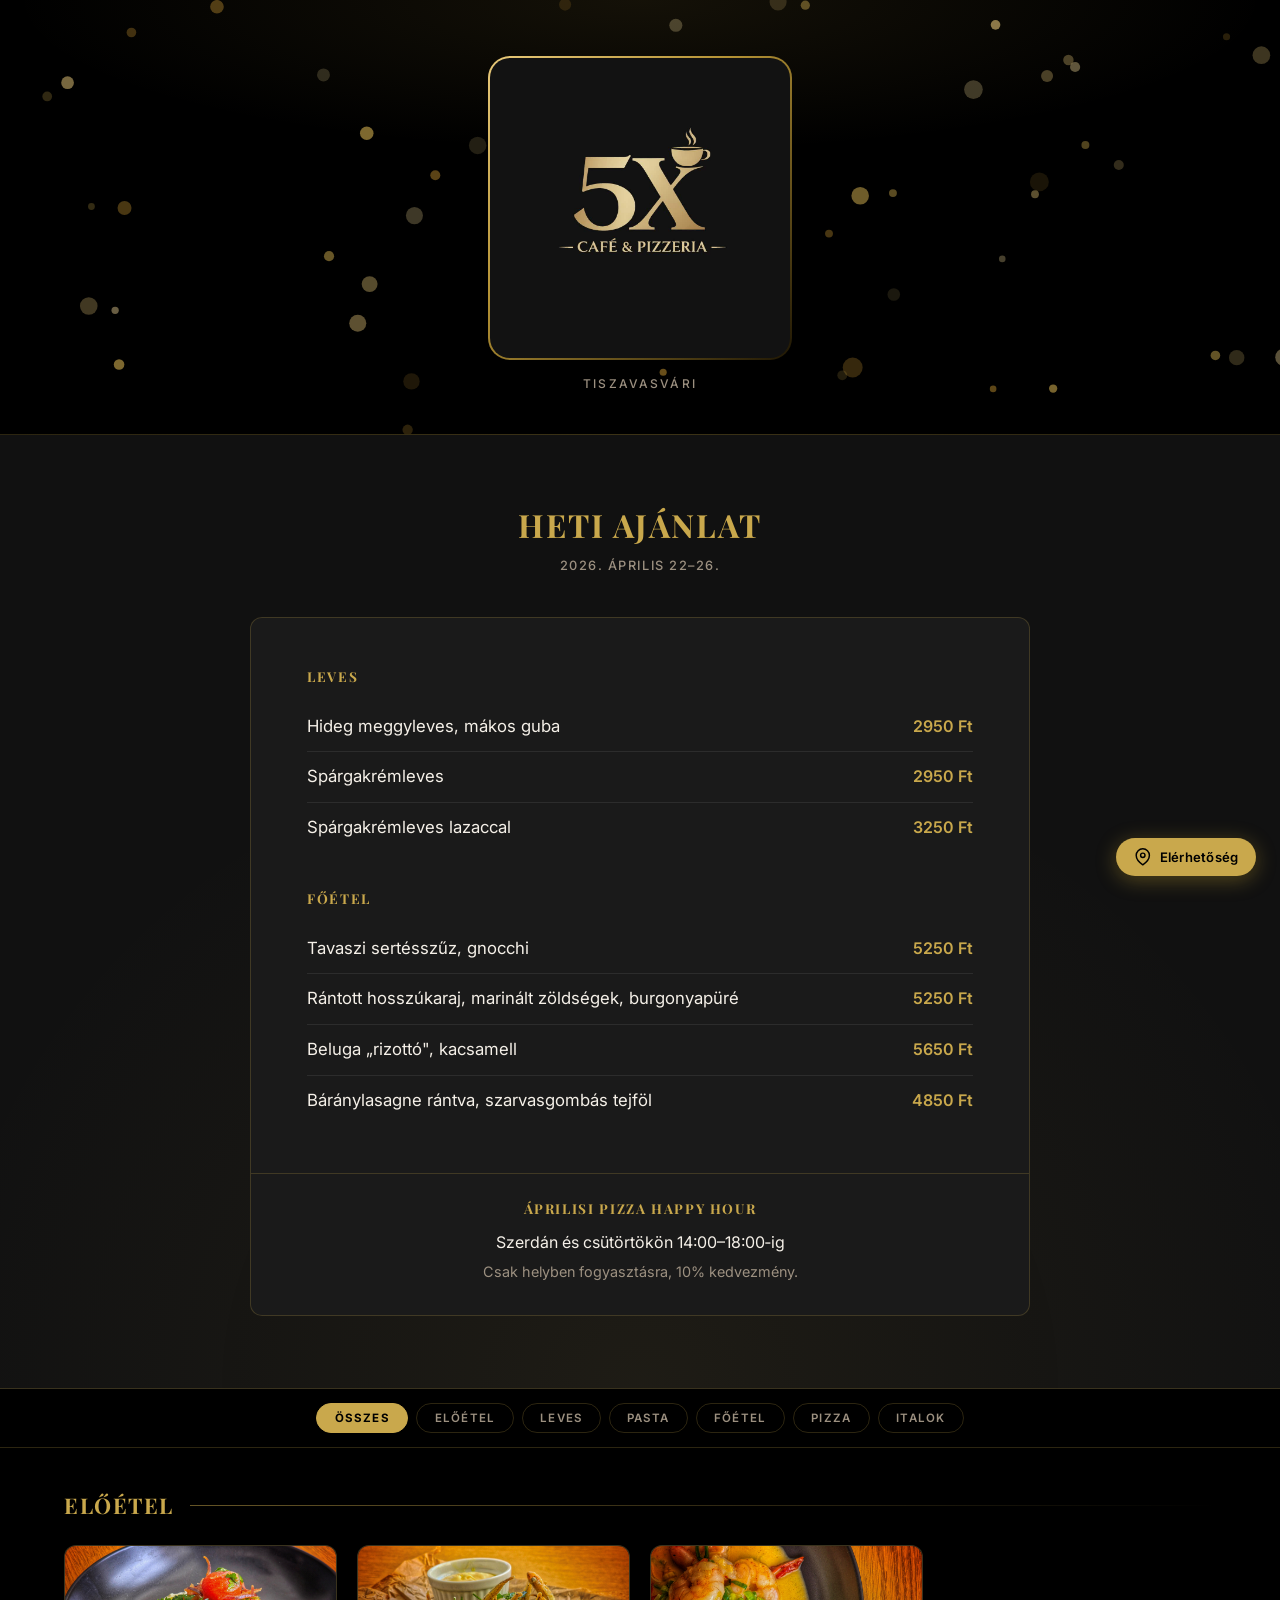
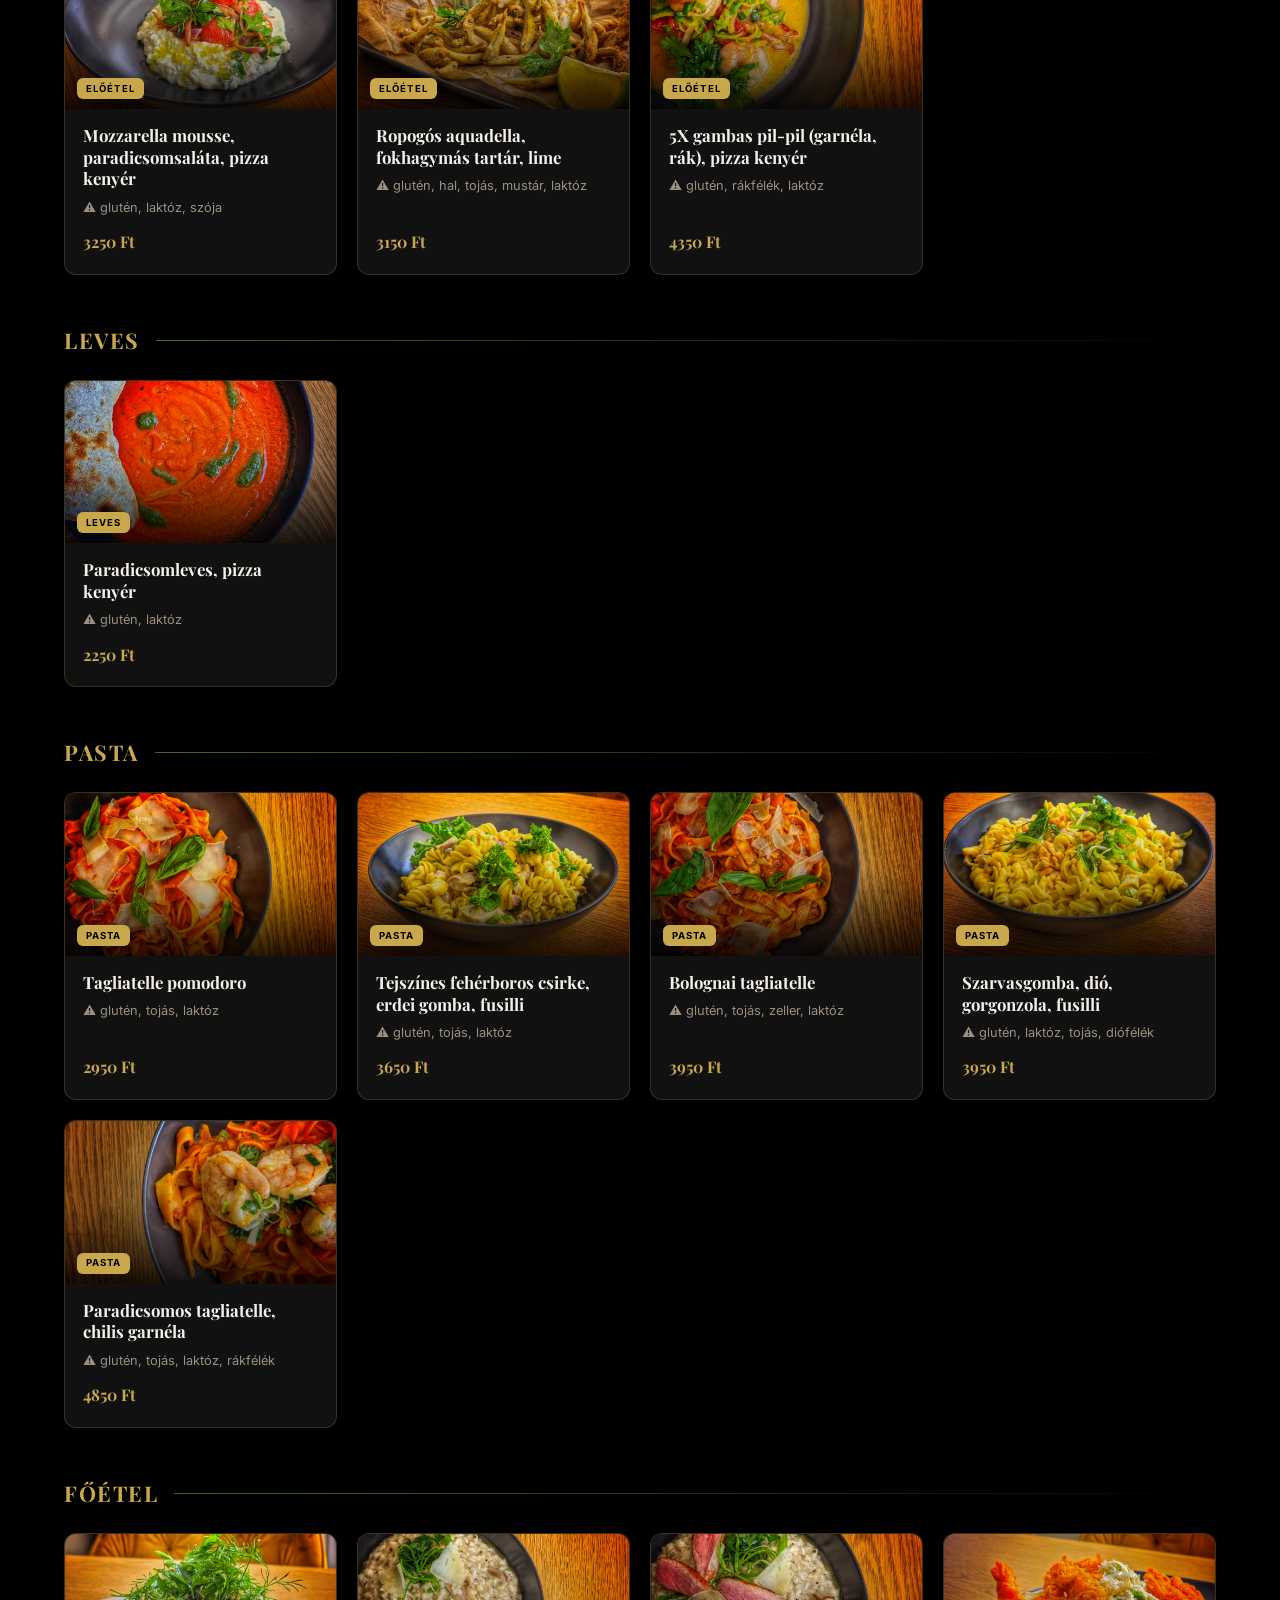
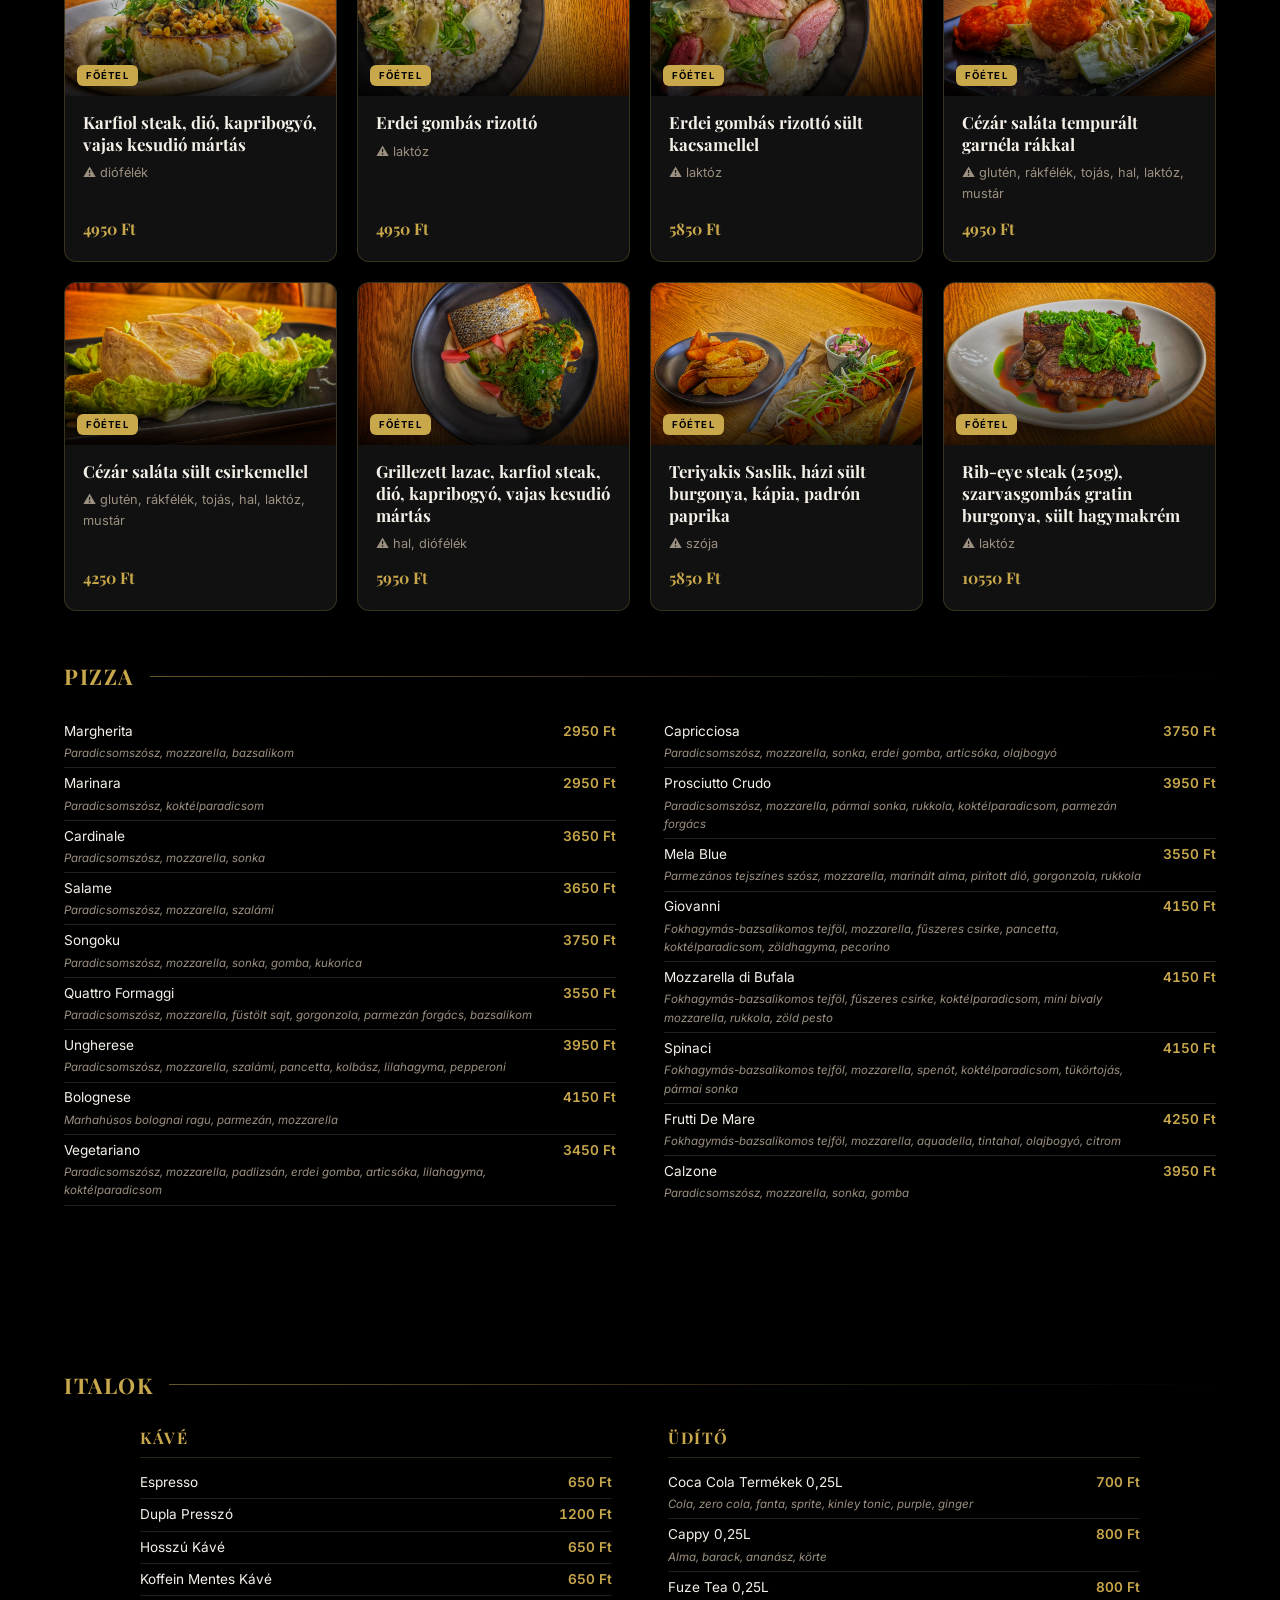
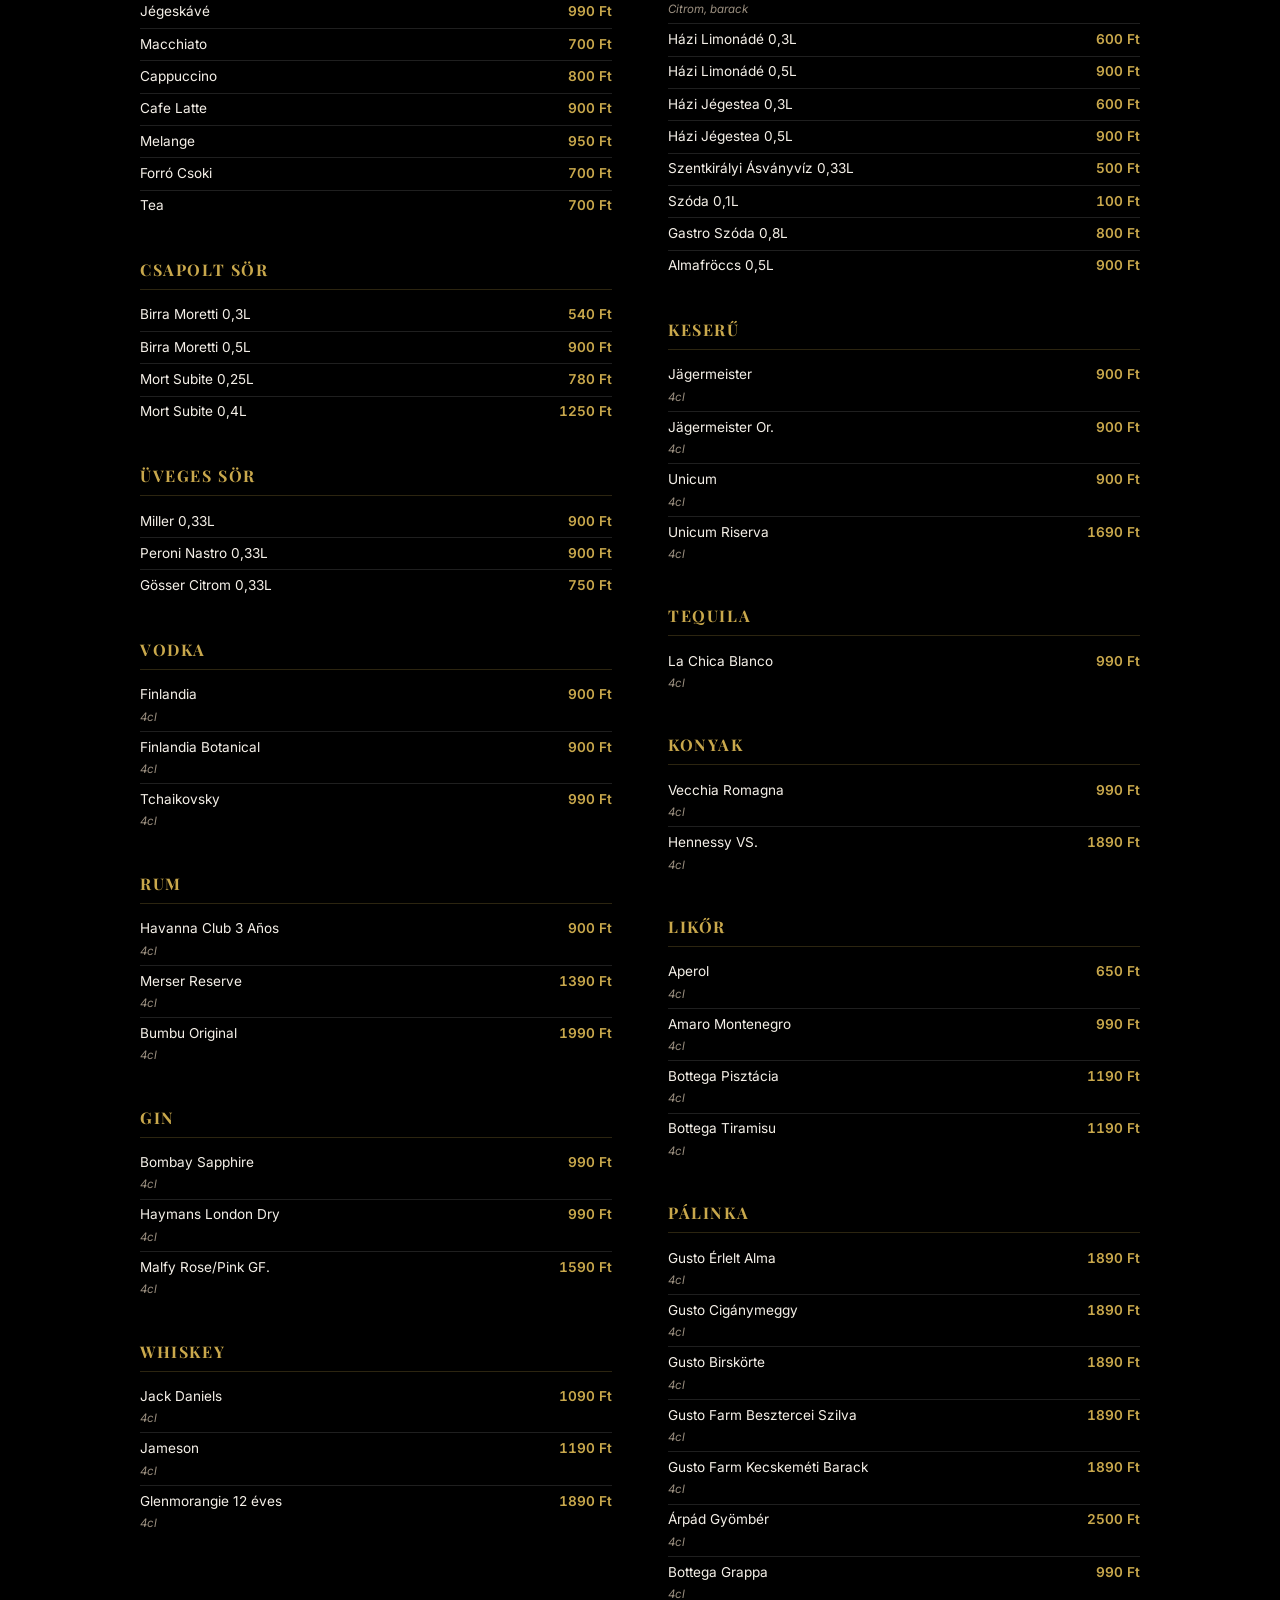
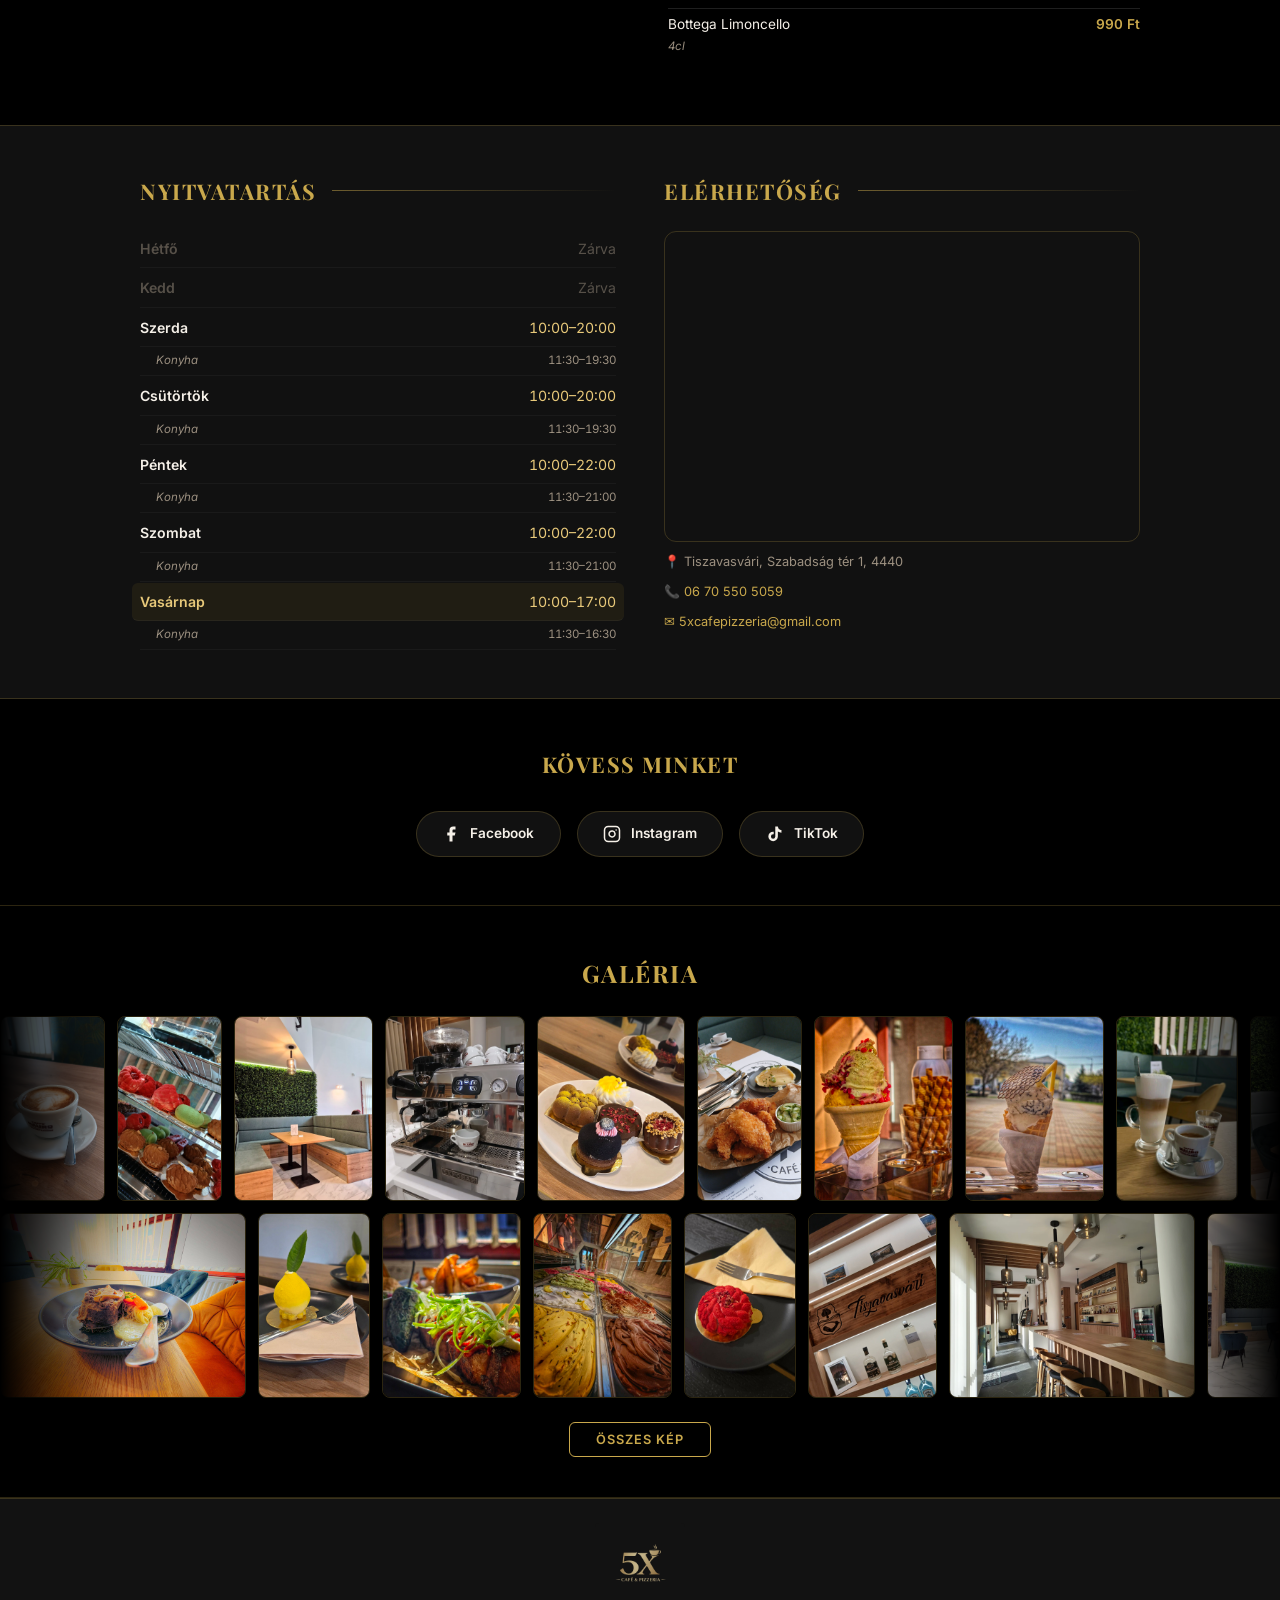
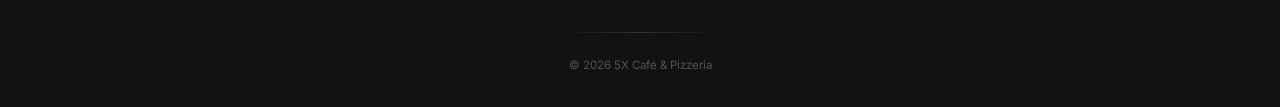
==== commit 14734163: "Add elérhetőség button" ====
--- a/index.html
+++ b/index.html
@@ -21,8 +21,28 @@
     <p class="site-tagline">Tiszavasvári</p>
   </header>
 
+  <!-- WEEKLY MENU -->
+  <section class="weekly-section" id="weekly-section"></section>
+
+  <!-- CATEGORY NAV -->
+  <div id="nav-anchor"></div>
+  <nav class="category-nav" id="category-nav" aria-label="Kategóriák"></nav>
+
+  <!-- MENU -->
+  <main class="menu-section" id="food-section">
+    <div id="menu-container"></div>
+  </main>
+
+  <!-- DRINKS -->
+  <section class="drinks-section" id="drinks-section" hidden>
+    <div class="menu-section" style="padding-top:0;padding-bottom:0">
+      <h2 class="category-heading">Italok</h2>
+    </div>
+    <div class="drinks-columns" id="drinks-container"></div>
+  </section>
+
   <!-- INFO SECTION -->
-  <section class="info-section">
+  <section class="info-section" id="info-section">
     <div class="info-grid">
 
       <!-- Opening hours -->
@@ -81,7 +101,7 @@
       </div>
 
       <!-- Map -->
-      <div class="info-block">
+      <div class="info-block" id="elerhetoseg">
         <h2 class="info-heading">Elérhetőség</h2>
         <div class="map-wrap">
           <iframe
@@ -119,26 +139,6 @@
     </div>
   </section>
 
-  <!-- WEEKLY MENU -->
-  <section class="weekly-section" id="weekly-section"></section>
-
-  <!-- CATEGORY NAV -->
-  <div id="nav-anchor"></div>
-  <nav class="category-nav" id="category-nav" aria-label="Kategóriák"></nav>
-
-  <!-- MENU -->
-  <main class="menu-section" id="food-section">
-    <div id="menu-container"></div>
-  </main>
-
-  <!-- DRINKS -->
-  <section class="drinks-section" id="drinks-section" hidden>
-    <div class="menu-section" style="padding-top:0;padding-bottom:0">
-      <h2 class="category-heading">Italok</h2>
-    </div>
-    <div class="drinks-columns" id="drinks-container"></div>
-  </section>
-
   <!-- GALLERY -->
   <section class="gallery-section" id="gallery-section"></section>
 
@@ -163,6 +163,14 @@
     <p class="lightbox-caption" id="lightbox-caption"></p>
   </div>
 
+  <!-- CONTACT FAB -->
+  <button class="contact-fab" onclick="document.getElementById('elerhetoseg').scrollIntoView({behavior:'smooth'})" aria-label="Ugrás az elérhetőségekhez">
+    <svg viewBox="0 0 24 24" fill="none" stroke="currentColor" stroke-width="2" stroke-linecap="round" stroke-linejoin="round">
+      <path d="M21 10c0 7-9 13-9 13s-9-6-9-13a9 9 0 0 1 18 0z"/><circle cx="12" cy="10" r="3"/>
+    </svg>
+    <span>Elérhetőség</span>
+  </button>
+
   <script src="script.js"></script>
 </body>
 </html>
--- a/style.css
+++ b/style.css
@@ -1183,6 +1183,49 @@
 }
 
 /* ===== FOOTER ===== */
+/* Contact FAB */
+.contact-fab {
+  position: fixed;
+  bottom: 1.5rem;
+  right: 1.5rem;
+  z-index: 900;
+  display: flex;
+  align-items: center;
+  gap: 0.5rem;
+  padding: 0.65rem 1.1rem;
+  background: var(--gold);
+  color: #000;
+  border: none;
+  border-radius: 2rem;
+  font-family: var(--font-sans);
+  font-size: 0.82rem;
+  font-weight: 600;
+  letter-spacing: 0.02em;
+  cursor: pointer;
+  box-shadow: 0 4px 20px rgba(212,175,55,0.35), 0 1px 4px rgba(0,0,0,0.4);
+  transition: transform 0.2s cubic-bezier(.34,1.56,.64,1), box-shadow 0.2s ease;
+}
+
+.contact-fab svg {
+  width: 1.1rem;
+  height: 1.1rem;
+  flex-shrink: 0;
+}
+
+.contact-fab:hover {
+  transform: translateY(-3px);
+  box-shadow: 0 8px 28px rgba(212,175,55,0.45), 0 2px 6px rgba(0,0,0,0.4);
+}
+
+.contact-fab:active {
+  transform: translateY(-1px);
+}
+
+.contact-fab:focus-visible {
+  outline: 2px solid var(--gold-light);
+  outline-offset: 3px;
+}
+
 .site-footer {
   position: relative;
   z-index: 1;
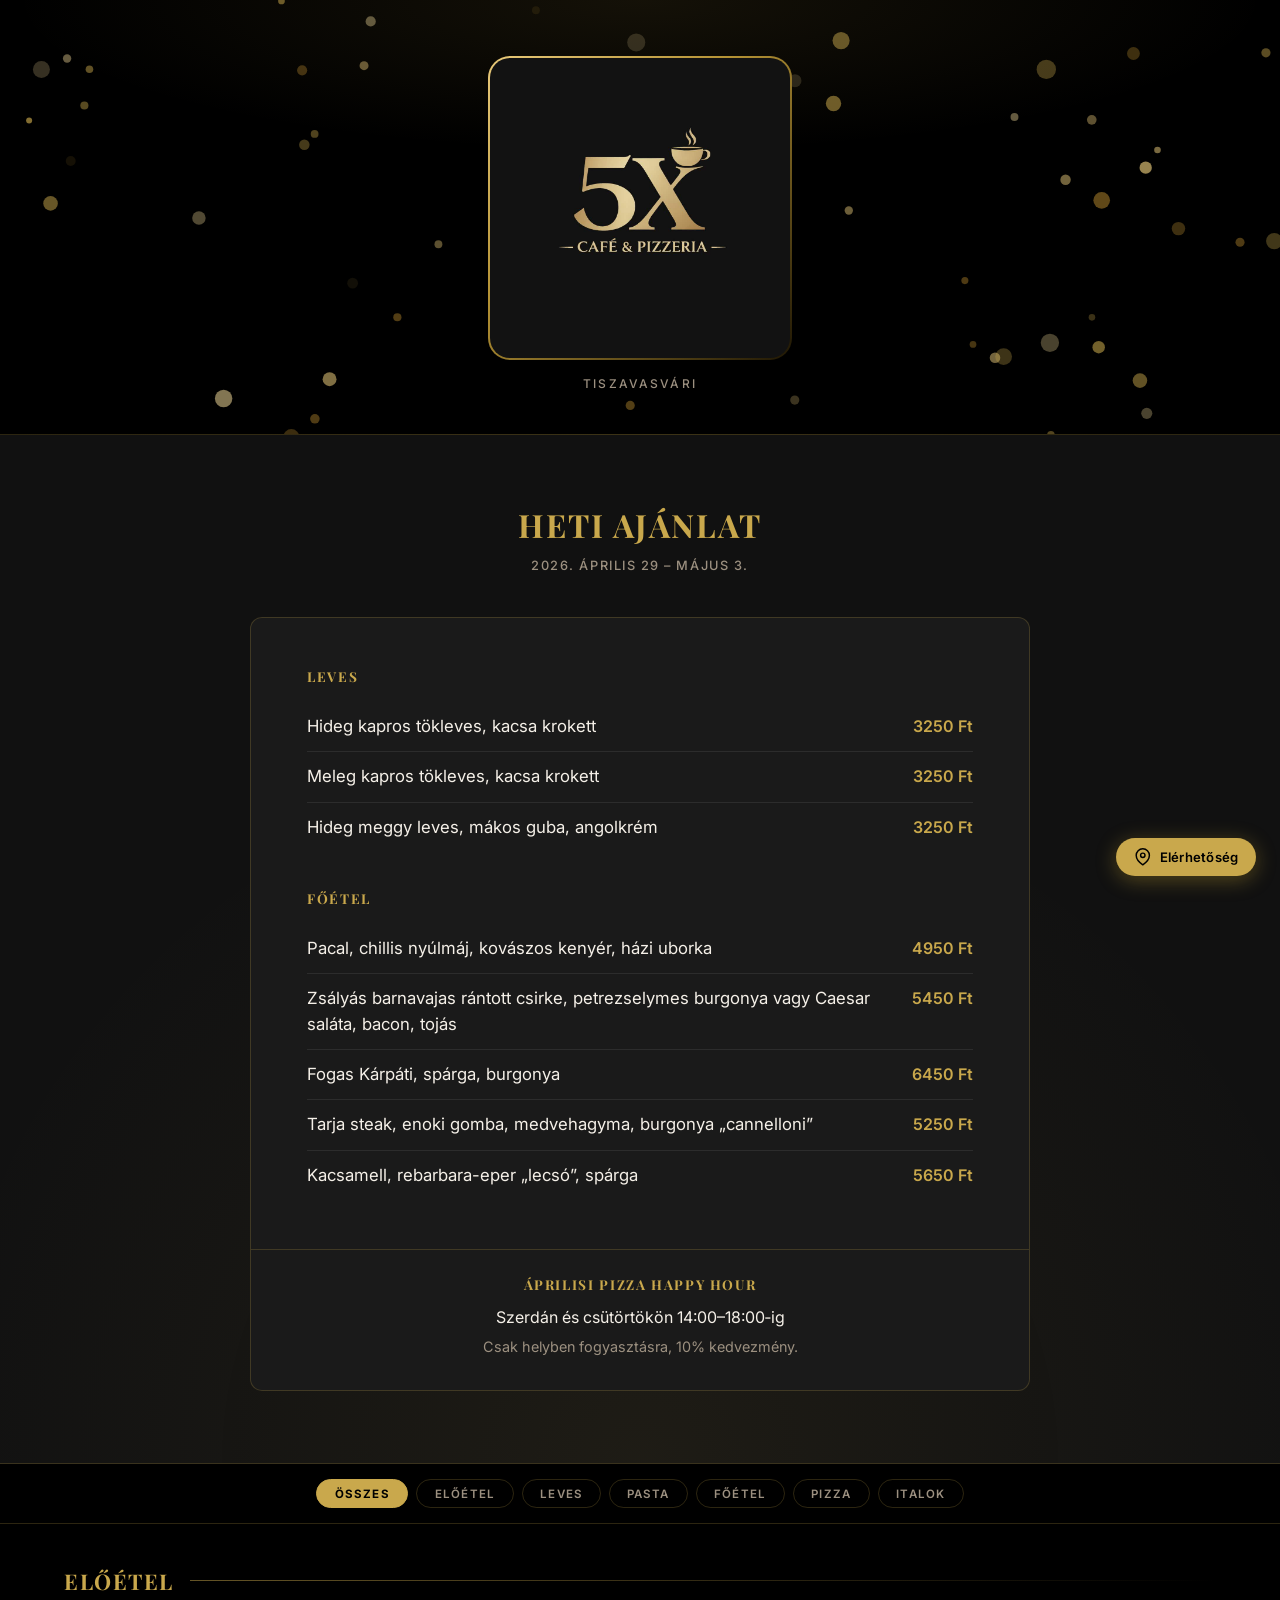
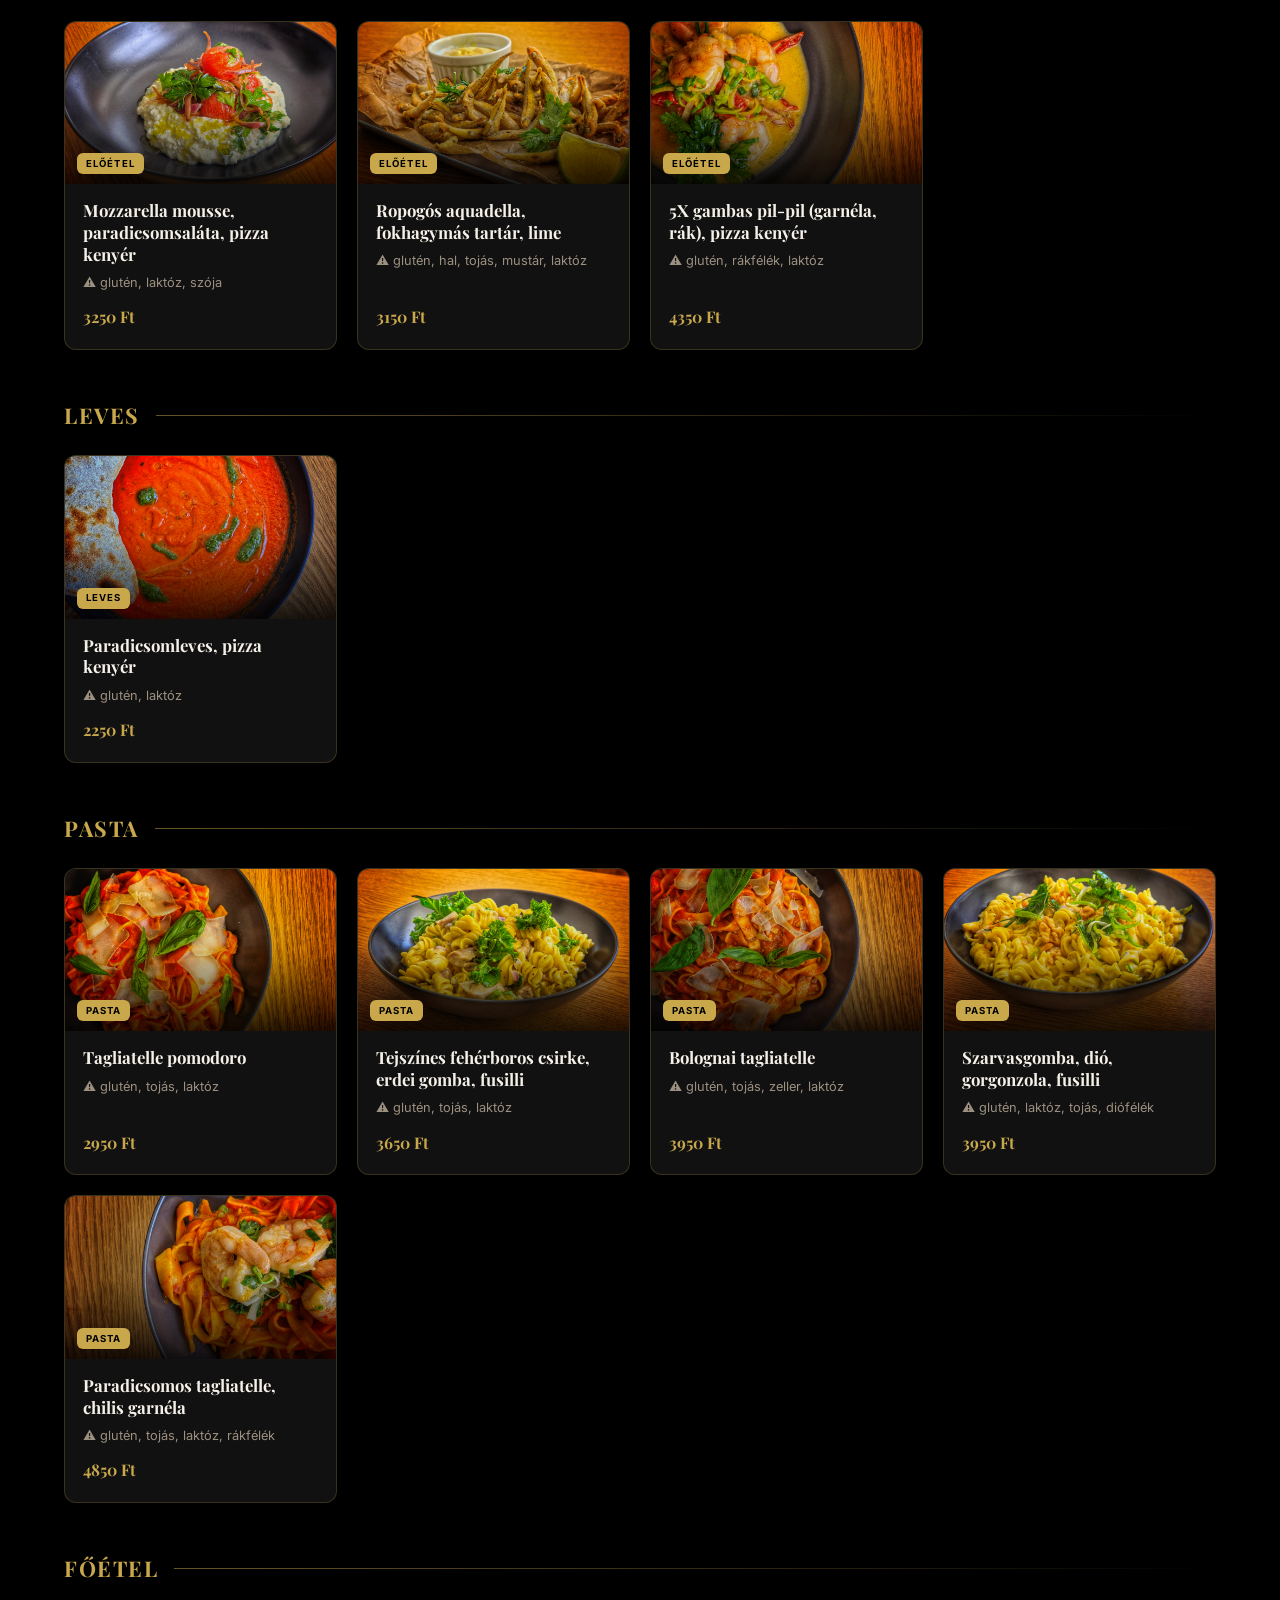
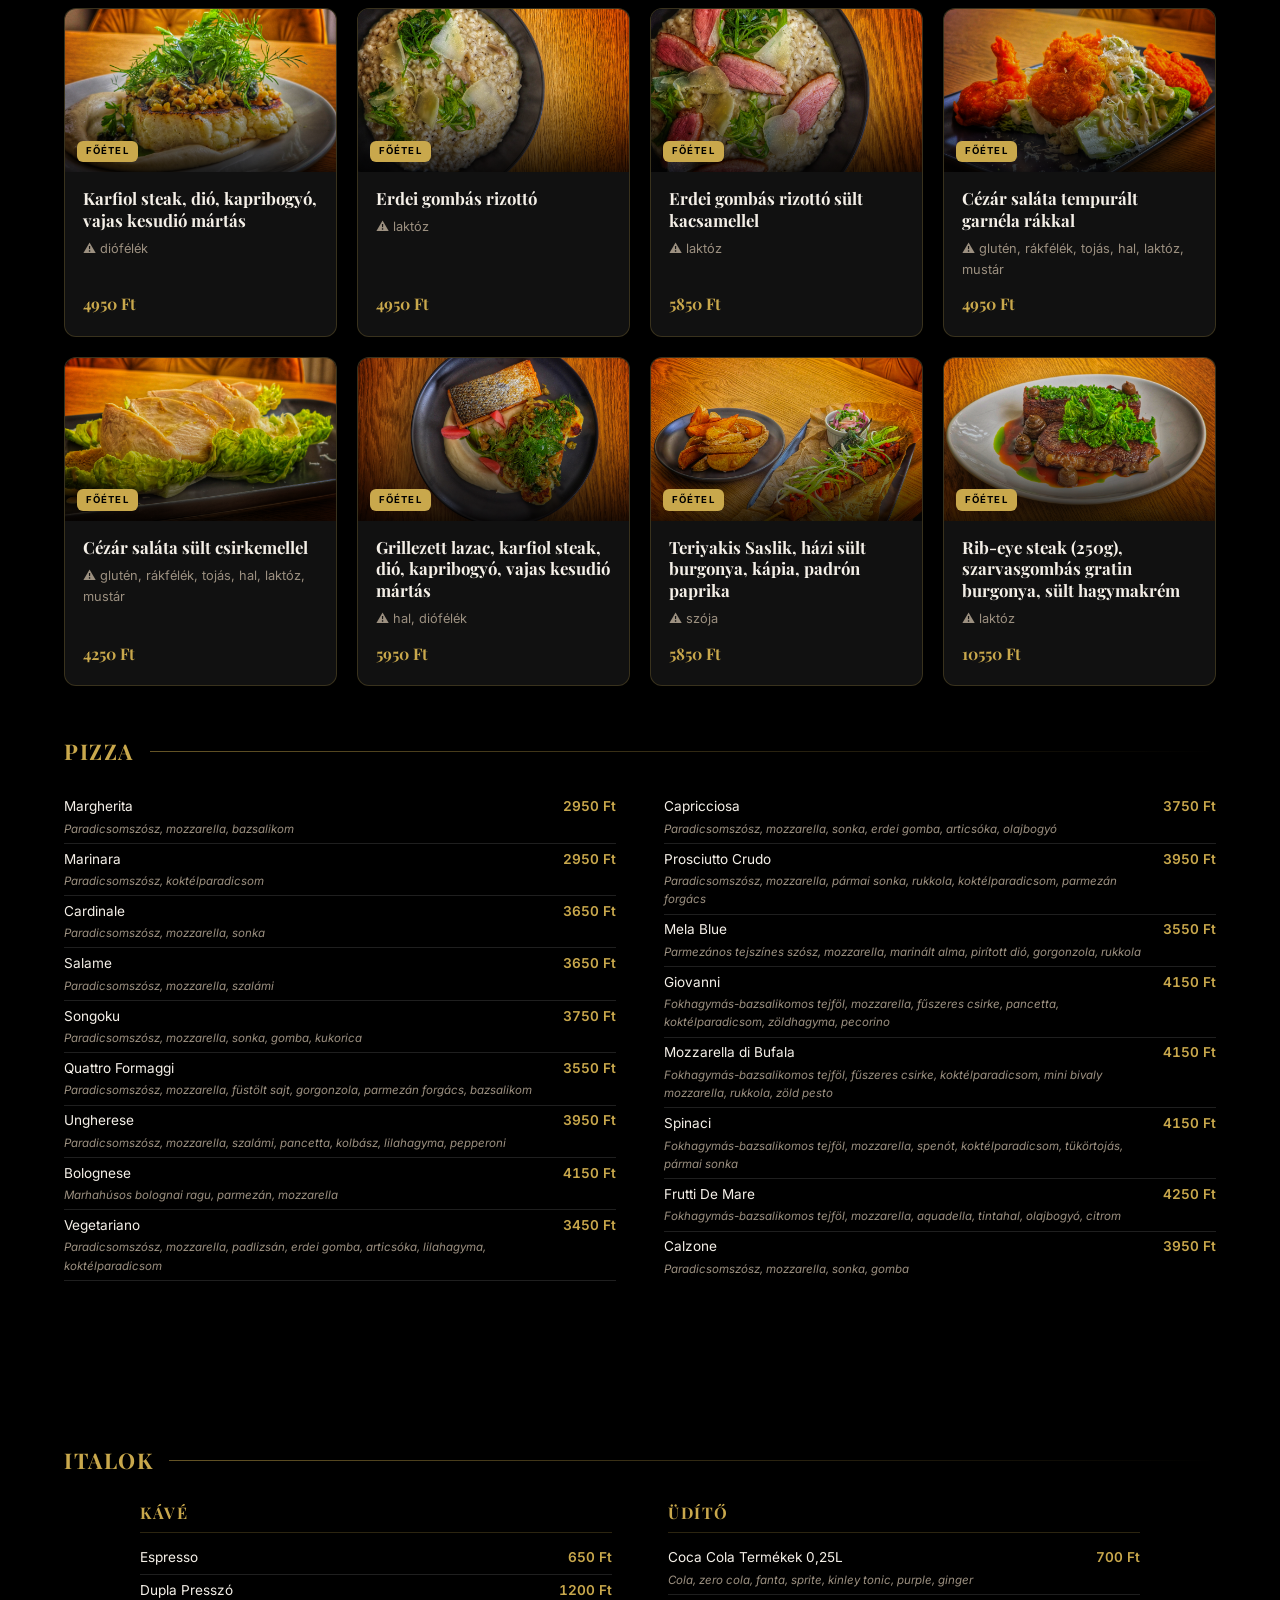
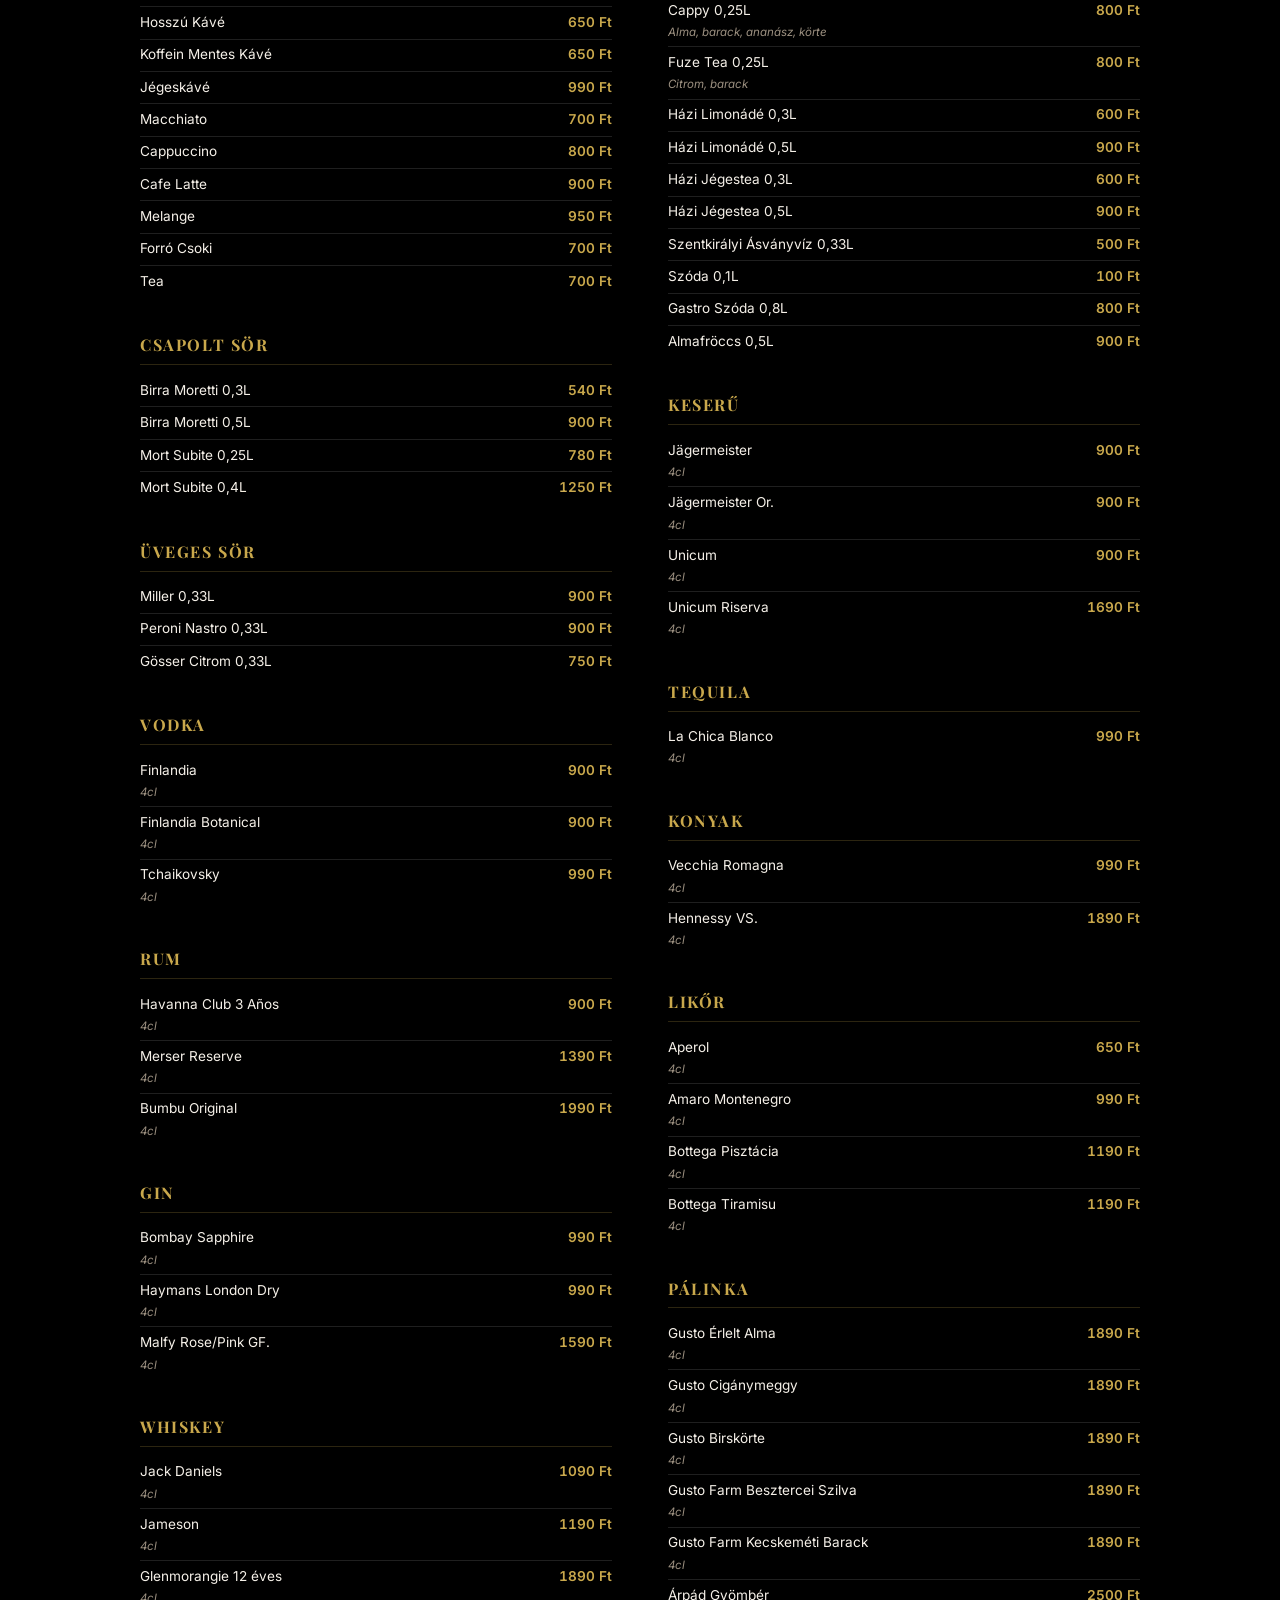
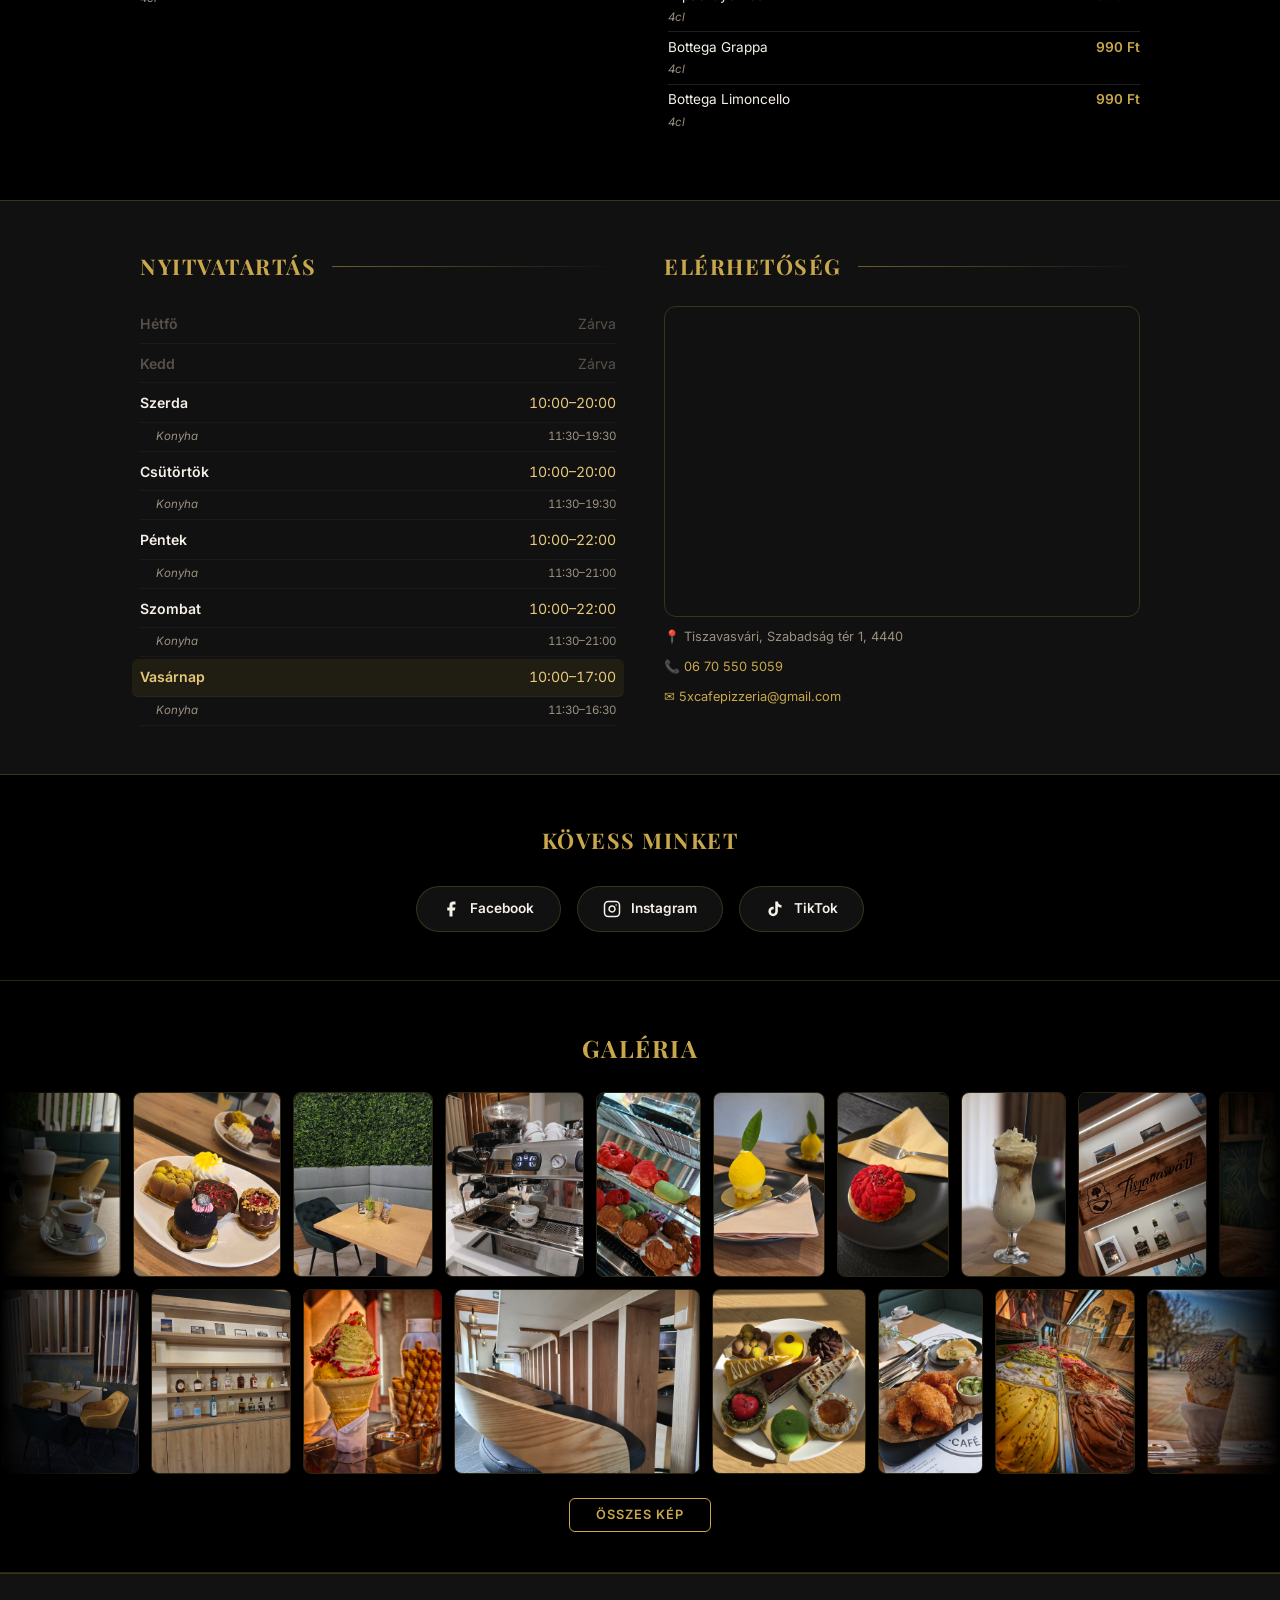
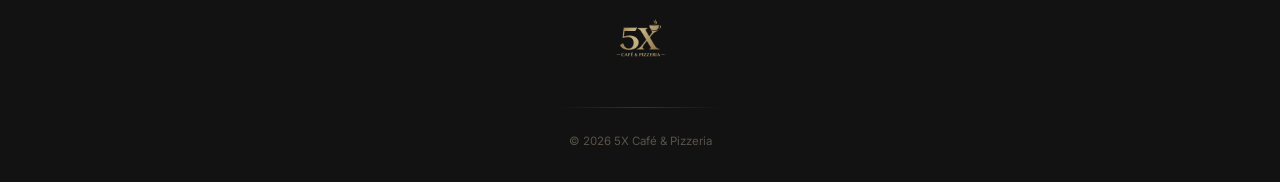
==== commit f6c9c2ed: "Fixed todays date indicator and the scroll of Elérhetőség button" ====
--- a/index.html
+++ b/index.html
@@ -164,7 +164,7 @@
   </div>
 
   <!-- CONTACT FAB -->
-  <button class="contact-fab" onclick="document.getElementById('elerhetoseg').scrollIntoView({behavior:'smooth'})" aria-label="Ugrás az elérhetőségekhez">
+  <button class="contact-fab" onclick="(function(){ var el=document.getElementById('elerhetoseg'); var nav=document.getElementById('category-nav'); var offset=nav ? nav.getBoundingClientRect().height + 12 : 72; window.scrollTo({top: el.getBoundingClientRect().top + window.scrollY - offset, behavior:'smooth'}); })()" aria-label="Ugrás az elérhetőségekhez">
     <svg viewBox="0 0 24 24" fill="none" stroke="currentColor" stroke-width="2" stroke-linecap="round" stroke-linejoin="round">
       <path d="M21 10c0 7-9 13-9 13s-9-6-9-13a9 9 0 0 1 18 0z"/><circle cx="12" cy="10" r="3"/>
     </svg>
